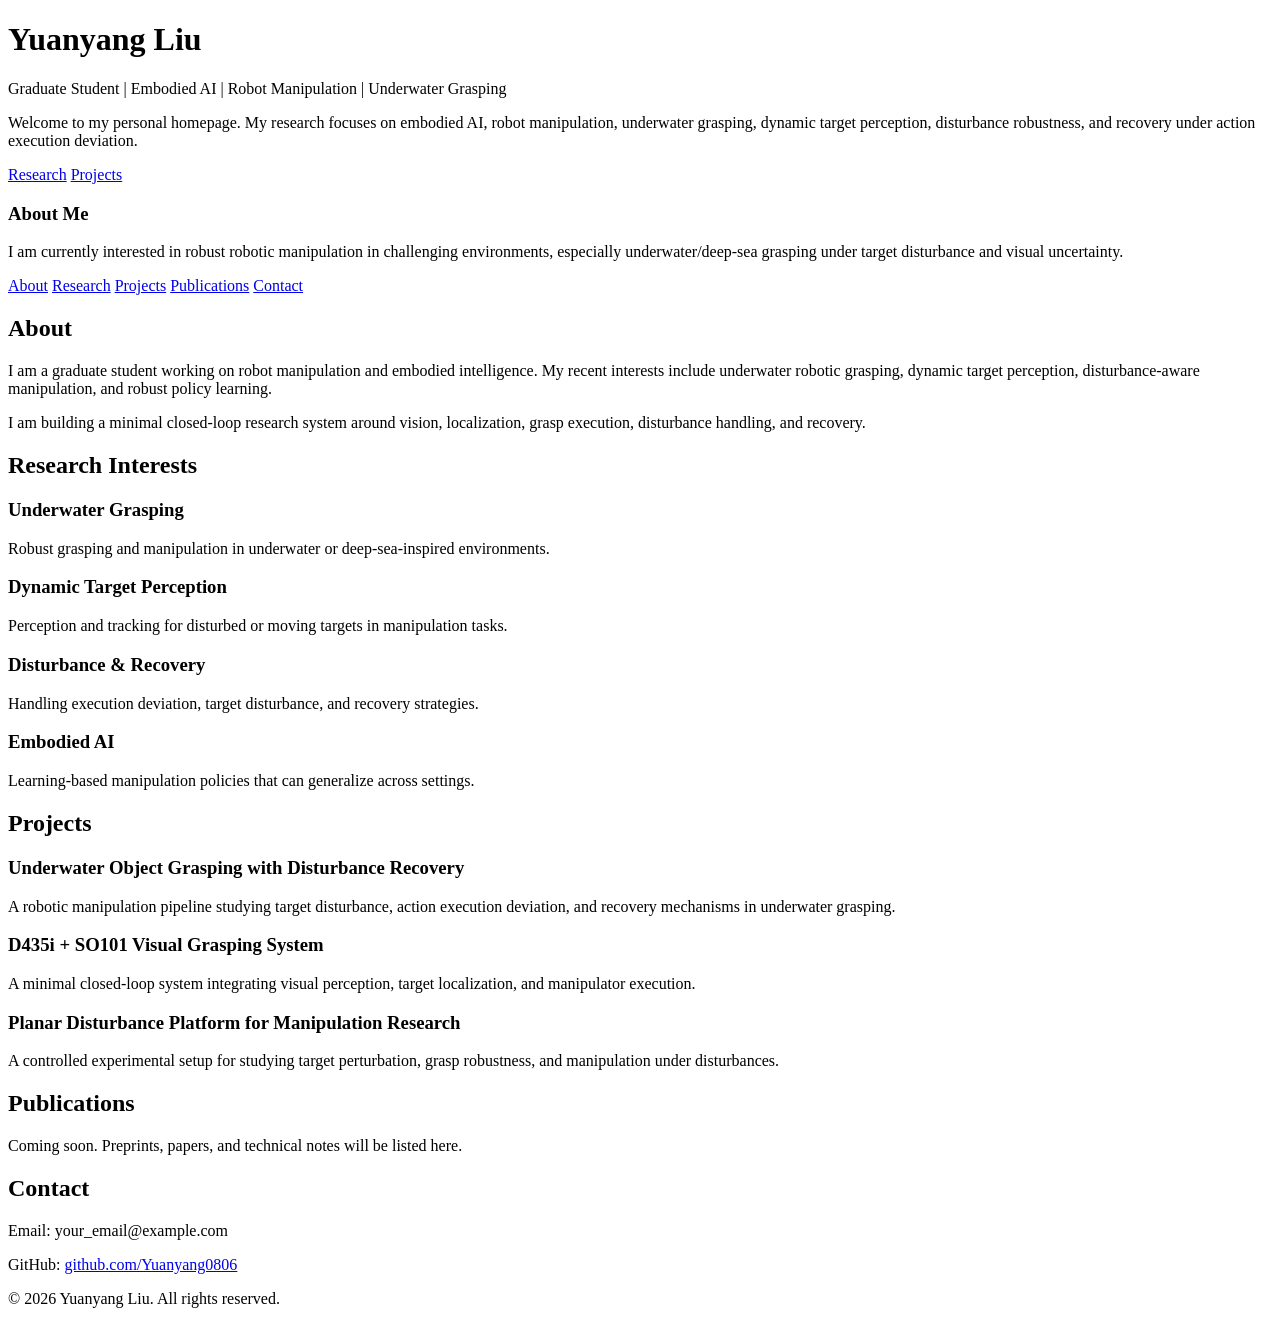
==== index.html @ 4d81353e "Add initial personal homepage structure in index.html This file contains the complete structure of a" ====
<!DOCTYPE html>
<html lang="zh-CN">
<head>
  <meta charset="UTF-8" />
  <meta name="viewport" content="width=device-width, initial-scale=1.0" />
  <title>Yuanyang Liu | Personal Homepage</title>
  <link rel="stylesheet" href="style.css" />
</head>
<body>
  <header class="hero">
    <div class="container hero-content">
      <div class="hero-text">
        <h1>Yuanyang Liu</h1>
        <p class="subtitle">
          Graduate Student | Embodied AI | Robot Manipulation | Underwater Grasping
        </p>
        <p>
          Welcome to my personal homepage. My research focuses on embodied AI,
          robot manipulation, underwater grasping, dynamic target perception,
          disturbance robustness, and recovery under action execution deviation.
        </p>
        <div class="buttons">
          <a href="#research" class="btn">Research</a>
          <a href="#projects" class="btn btn-outline">Projects</a>
        </div>
      </div>
      <div class="hero-card">
        <h3>About Me</h3>
        <p>
          I am currently interested in robust robotic manipulation in challenging environments,
          especially underwater/deep-sea grasping under target disturbance and visual uncertainty.
        </p>
      </div>
    </div>
  </header>

  <nav class="navbar">
    <div class="container nav-links">
      <a href="#about">About</a>
      <a href="#research">Research</a>
      <a href="#projects">Projects</a>
      <a href="#publications">Publications</a>
      <a href="#contact">Contact</a>
    </div>
  </nav>

  <main>
    <section id="about" class="section">
      <div class="container">
        <h2>About</h2>
        <p>
          I am a graduate student working on robot manipulation and embodied intelligence.
          My recent interests include underwater robotic grasping, dynamic target perception,
          disturbance-aware manipulation, and robust policy learning.
        </p>
        <p>
          I am building a minimal closed-loop research system around vision, localization,
          grasp execution, disturbance handling, and recovery.
        </p>
      </div>
    </section>

    <section id="research" class="section alt">
      <div class="container">
        <h2>Research Interests</h2>
        <div class="grid">
          <div class="card">
            <h3>Underwater Grasping</h3>
            <p>Robust grasping and manipulation in underwater or deep-sea-inspired environments.</p>
          </div>
          <div class="card">
            <h3>Dynamic Target Perception</h3>
            <p>Perception and tracking for disturbed or moving targets in manipulation tasks.</p>
          </div>
          <div class="card">
            <h3>Disturbance & Recovery</h3>
            <p>Handling execution deviation, target disturbance, and recovery strategies.</p>
          </div>
          <div class="card">
            <h3>Embodied AI</h3>
            <p>Learning-based manipulation policies that can generalize across settings.</p>
          </div>
        </div>
      </div>
    </section>

    <section id="projects" class="section">
      <div class="container">
        <h2>Projects</h2>
        <div class="grid">
          <div class="card">
            <h3>Underwater Object Grasping with Disturbance Recovery</h3>
            <p>
              A robotic manipulation pipeline studying target disturbance,
              action execution deviation, and recovery mechanisms in underwater grasping.
            </p>
          </div>
          <div class="card">
            <h3>D435i + SO101 Visual Grasping System</h3>
            <p>
              A minimal closed-loop system integrating visual perception,
              target localization, and manipulator execution.
            </p>
          </div>
          <div class="card">
            <h3>Planar Disturbance Platform for Manipulation Research</h3>
            <p>
              A controlled experimental setup for studying target perturbation,
              grasp robustness, and manipulation under disturbances.
            </p>
          </div>
        </div>
      </div>
    </section>

    <section id="publications" class="section alt">
      <div class="container">
        <h2>Publications</h2>
        <p>Coming soon. Preprints, papers, and technical notes will be listed here.</p>
      </div>
    </section>

    <section id="contact" class="section">
      <div class="container">
        <h2>Contact</h2>
        <p>Email: your_email@example.com</p>
        <p>GitHub: <a href="https://github.com/Yuanyang0806" target="_blank">github.com/Yuanyang0806</a></p>
      </div>
    </section>
  </main>

  <footer class="footer">
    <div class="container">
      <p>© 2026 Yuanyang Liu. All rights reserved.</p>
    </div>
  </footer>
</body>
</html>
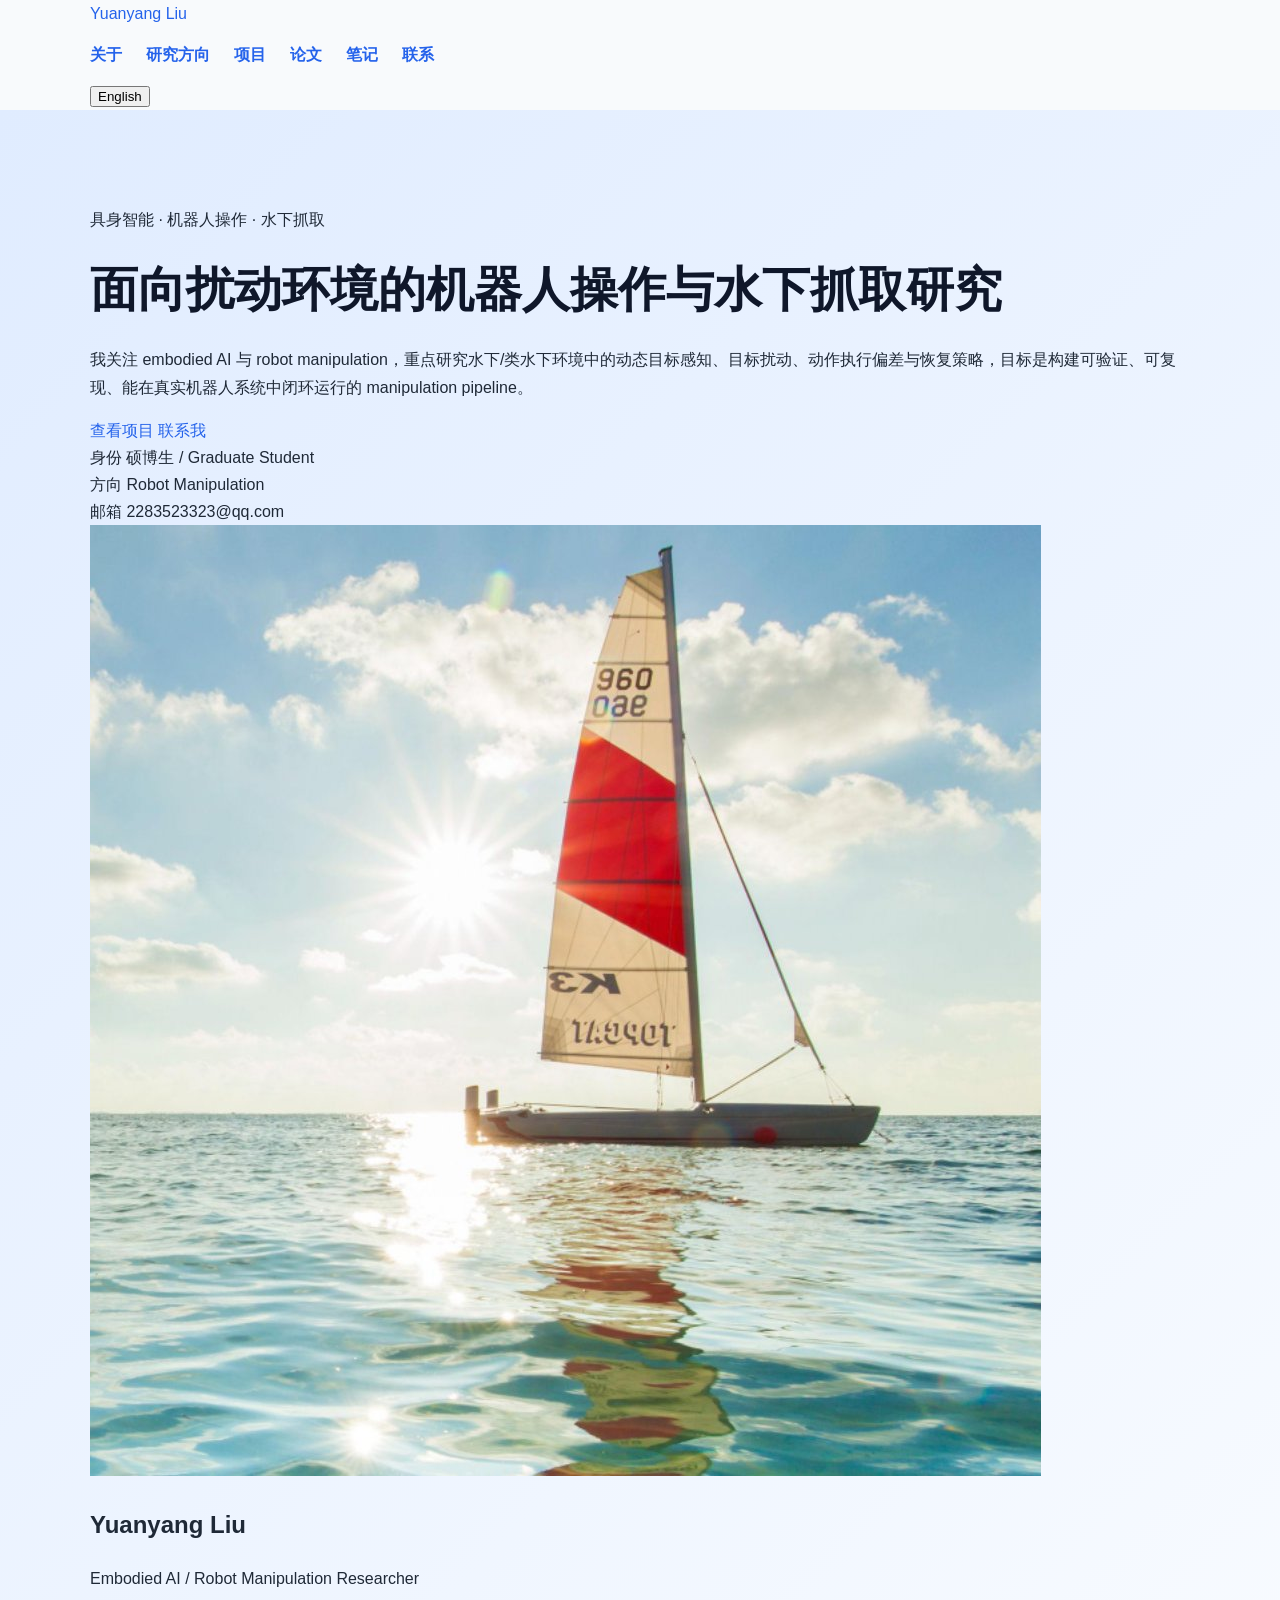
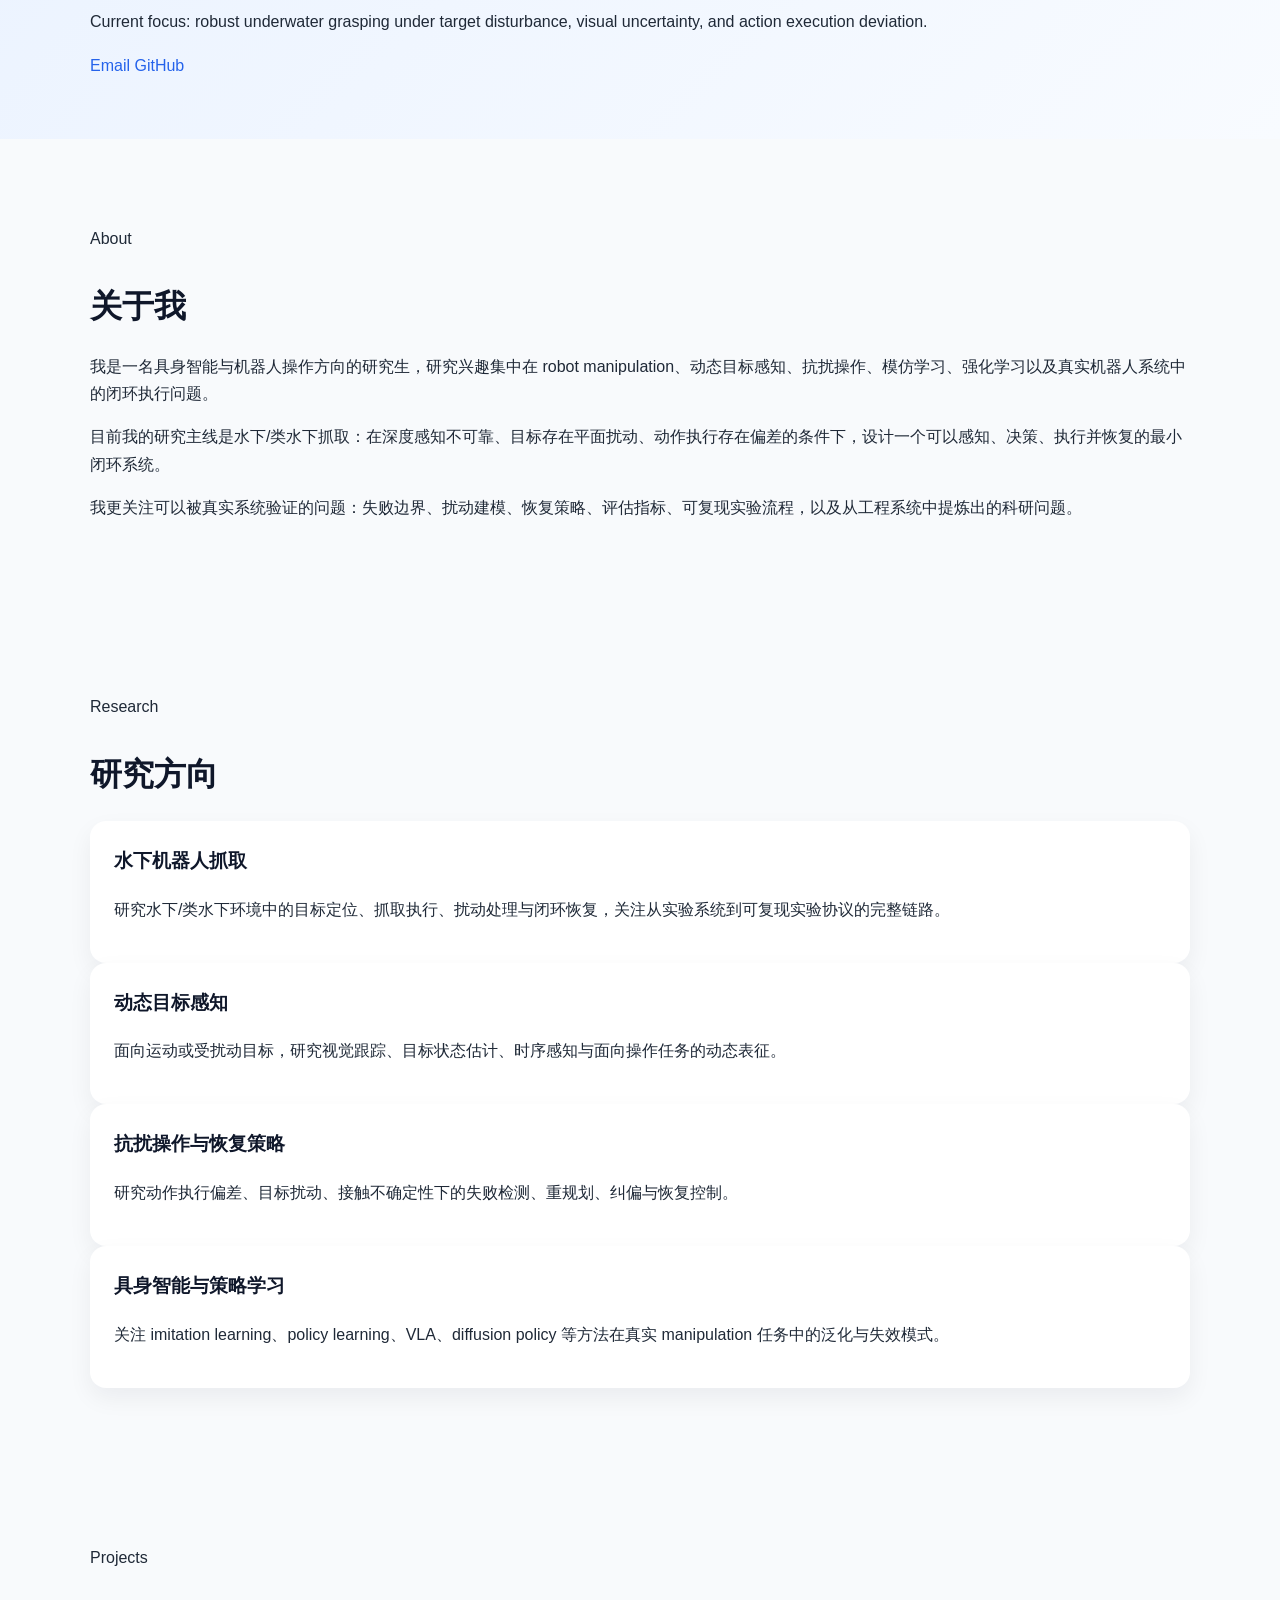
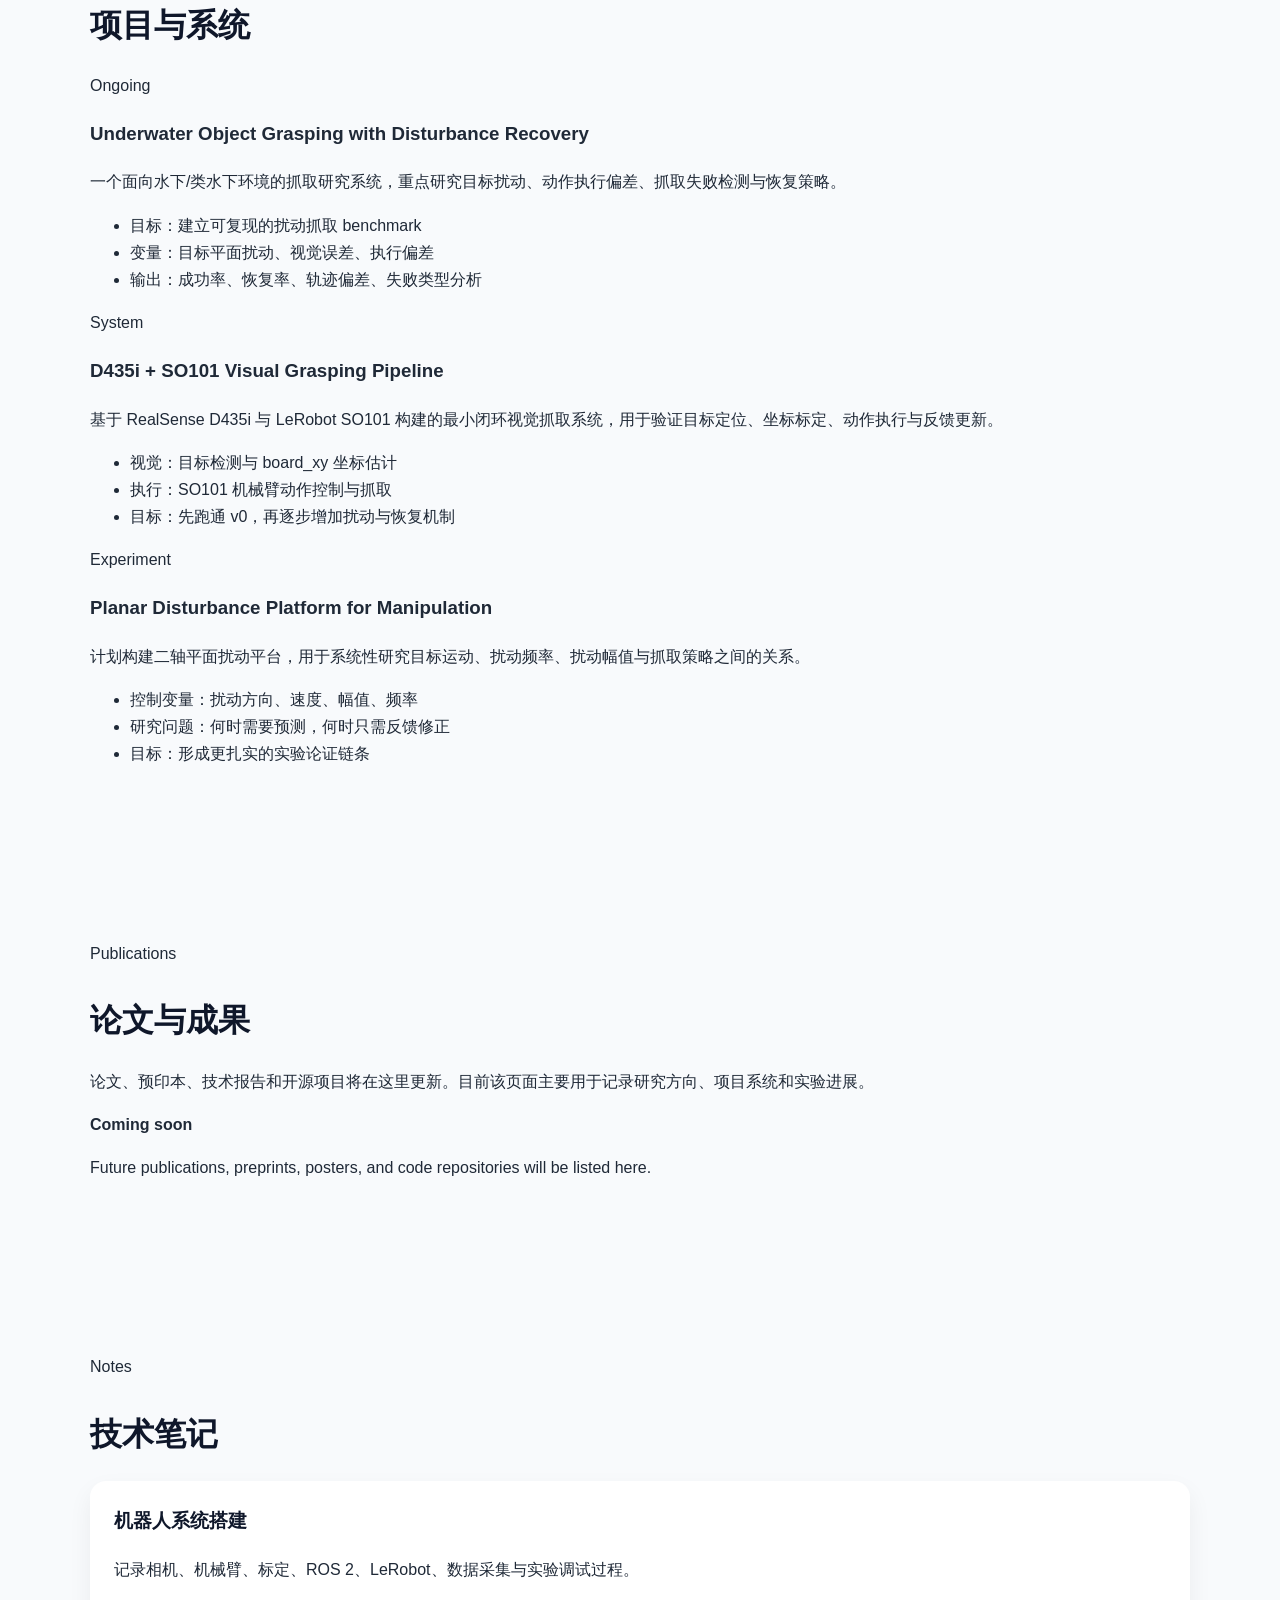
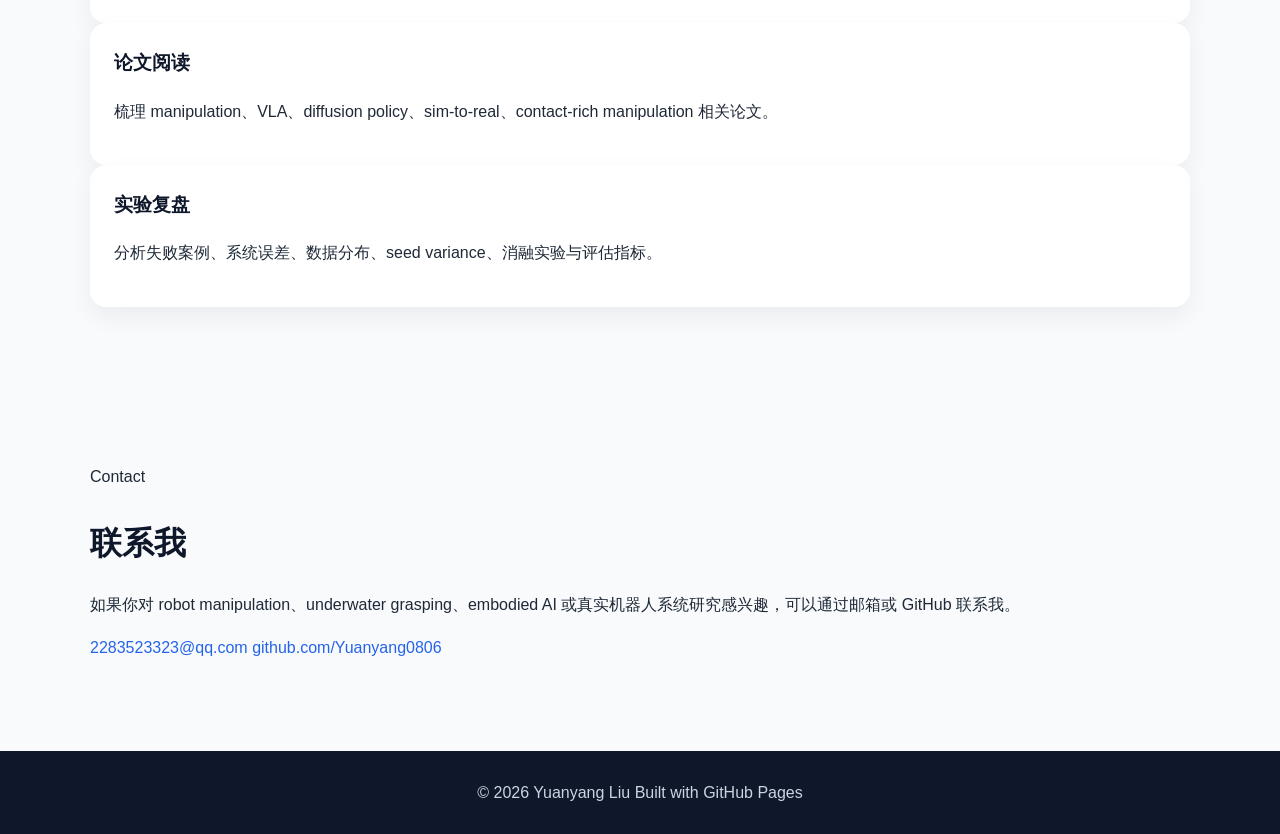
==== commit b1db8a1d: "Revise homepage content and structure Updated the title and description meta tags, restructured the " ====
--- a/index.html
+++ b/index.html
@@ -3,136 +3,286 @@
 <head>
   <meta charset="UTF-8" />
   <meta name="viewport" content="width=device-width, initial-scale=1.0" />
-  <title>Yuanyang Liu | Personal Homepage</title>
+  <title>Yuanyang Liu | Embodied AI & Robot Manipulation</title>
+  <meta
+    name="description"
+    content="Yuanyang Liu's personal academic homepage. Research interests include embodied AI, robot manipulation, underwater grasping, dynamic target perception, and robust manipulation."
+  />
   <link rel="stylesheet" href="style.css" />
 </head>
+
 <body>
-  <header class="hero">
-    <div class="container hero-content">
-      <div class="hero-text">
-        <h1>Yuanyang Liu</h1>
-        <p class="subtitle">
-          Graduate Student | Embodied AI | Robot Manipulation | Underwater Grasping
-        </p>
-        <p>
-          Welcome to my personal homepage. My research focuses on embodied AI,
-          robot manipulation, underwater grasping, dynamic target perception,
-          disturbance robustness, and recovery under action execution deviation.
-        </p>
-        <div class="buttons">
-          <a href="#research" class="btn">Research</a>
-          <a href="#projects" class="btn btn-outline">Projects</a>
-        </div>
-      </div>
-      <div class="hero-card">
-        <h3>About Me</h3>
-        <p>
-          I am currently interested in robust robotic manipulation in challenging environments,
-          especially underwater/deep-sea grasping under target disturbance and visual uncertainty.
-        </p>
-      </div>
+  <header class="site-header">
+    <div class="container nav-container">
+      <a href="#" class="logo">Yuanyang Liu</a>
+
+      <nav class="nav-links">
+        <a href="#about" data-i18n="nav_about">关于</a>
+        <a href="#research" data-i18n="nav_research">研究方向</a>
+        <a href="#projects" data-i18n="nav_projects">项目</a>
+        <a href="#publications" data-i18n="nav_publications">论文</a>
+        <a href="#notes" data-i18n="nav_notes">笔记</a>
+        <a href="#contact" data-i18n="nav_contact">联系</a>
+      </nav>
+
+      <button id="langToggle" class="lang-toggle">English</button>
     </div>
   </header>
 
-  <nav class="navbar">
-    <div class="container nav-links">
-      <a href="#about">About</a>
-      <a href="#research">Research</a>
-      <a href="#projects">Projects</a>
-      <a href="#publications">Publications</a>
-      <a href="#contact">Contact</a>
-    </div>
-  </nav>
-
   <main>
+    <section class="hero">
+      <div class="container hero-grid">
+        <div class="hero-text">
+          <p class="eyebrow" data-i18n="hero_eyebrow">
+            具身智能 · 机器人操作 · 水下抓取
+          </p>
+
+          <h1 data-i18n="hero_title">
+            面向扰动环境的机器人操作与水下抓取研究
+          </h1>
+
+          <p class="hero-description" data-i18n="hero_description">
+            我关注 embodied AI 与 robot manipulation，重点研究水下/类水下环境中的动态目标感知、目标扰动、动作执行偏差与恢复策略，目标是构建可验证、可复现、能在真实机器人系统中闭环运行的 manipulation pipeline。
+          </p>
+
+          <div class="hero-actions">
+            <a href="#projects" class="button primary" data-i18n="hero_button_projects">
+              查看项目
+            </a>
+            <a href="#contact" class="button secondary" data-i18n="hero_button_contact">
+              联系我
+            </a>
+          </div>
+
+          <div class="quick-info">
+            <div>
+              <span class="quick-label" data-i18n="quick_role_label">身份</span>
+              <span data-i18n="quick_role_value">硕博生 / Graduate Student</span>
+            </div>
+            <div>
+              <span class="quick-label" data-i18n="quick_focus_label">方向</span>
+              <span data-i18n="quick_focus_value">Robot Manipulation</span>
+            </div>
+            <div>
+              <span class="quick-label" data-i18n="quick_email_label">邮箱</span>
+              <span>2283523323@qq.com</span>
+            </div>
+          </div>
+        </div>
+
+        <aside class="profile-card">
+          <div class="avatar-wrap">
+            <img src="avatar.jpg" alt="Yuanyang Liu" class="avatar" />
+          </div>
+
+          <h2>Yuanyang Liu</h2>
+          <p class="profile-subtitle" data-i18n="profile_subtitle">
+            Embodied AI / Robot Manipulation Researcher
+          </p>
+
+          <p class="profile-text" data-i18n="profile_text">
+            Current focus: robust underwater grasping under target disturbance, visual uncertainty, and action execution deviation.
+          </p>
+
+          <div class="profile-links">
+            <a href="mailto:2283523323@qq.com">Email</a>
+            <a href="https://github.com/Yuanyang0806" target="_blank" rel="noopener">GitHub</a>
+          </div>
+        </aside>
+      </div>
+    </section>
+
     <section id="about" class="section">
+      <div class="container two-column">
+        <div>
+          <p class="section-kicker" data-i18n="about_kicker">About</p>
+          <h2 data-i18n="about_title">关于我</h2>
+        </div>
+
+        <div class="content-block">
+          <p data-i18n="about_p1">
+            我是一名具身智能与机器人操作方向的研究生，研究兴趣集中在 robot manipulation、动态目标感知、抗扰操作、模仿学习、强化学习以及真实机器人系统中的闭环执行问题。
+          </p>
+
+          <p data-i18n="about_p2">
+            目前我的研究主线是水下/类水下抓取：在深度感知不可靠、目标存在平面扰动、动作执行存在偏差的条件下，设计一个可以感知、决策、执行并恢复的最小闭环系统。
+          </p>
+
+          <p data-i18n="about_p3">
+            我更关注可以被真实系统验证的问题：失败边界、扰动建模、恢复策略、评估指标、可复现实验流程，以及从工程系统中提炼出的科研问题。
+          </p>
+        </div>
+      </div>
+    </section>
+
+    <section id="research" class="section muted">
       <div class="container">
-        <h2>About</h2>
-        <p>
-          I am a graduate student working on robot manipulation and embodied intelligence.
-          My recent interests include underwater robotic grasping, dynamic target perception,
-          disturbance-aware manipulation, and robust policy learning.
-        </p>
-        <p>
-          I am building a minimal closed-loop research system around vision, localization,
-          grasp execution, disturbance handling, and recovery.
-        </p>
-      </div>
-    </section>
-
-    <section id="research" class="section alt">
-      <div class="container">
-        <h2>Research Interests</h2>
-        <div class="grid">
-          <div class="card">
-            <h3>Underwater Grasping</h3>
-            <p>Robust grasping and manipulation in underwater or deep-sea-inspired environments.</p>
-          </div>
-          <div class="card">
-            <h3>Dynamic Target Perception</h3>
-            <p>Perception and tracking for disturbed or moving targets in manipulation tasks.</p>
-          </div>
-          <div class="card">
-            <h3>Disturbance & Recovery</h3>
-            <p>Handling execution deviation, target disturbance, and recovery strategies.</p>
-          </div>
-          <div class="card">
-            <h3>Embodied AI</h3>
-            <p>Learning-based manipulation policies that can generalize across settings.</p>
-          </div>
+        <p class="section-kicker" data-i18n="research_kicker">Research</p>
+        <h2 data-i18n="research_title">研究方向</h2>
+
+        <div class="card-grid">
+          <article class="card">
+            <h3 data-i18n="research_1_title">水下机器人抓取</h3>
+            <p data-i18n="research_1_text">
+              研究水下/类水下环境中的目标定位、抓取执行、扰动处理与闭环恢复，关注从实验系统到可复现实验协议的完整链路。
+            </p>
+          </article>
+
+          <article class="card">
+            <h3 data-i18n="research_2_title">动态目标感知</h3>
+            <p data-i18n="research_2_text">
+              面向运动或受扰动目标，研究视觉跟踪、目标状态估计、时序感知与面向操作任务的动态表征。
+            </p>
+          </article>
+
+          <article class="card">
+            <h3 data-i18n="research_3_title">抗扰操作与恢复策略</h3>
+            <p data-i18n="research_3_text">
+              研究动作执行偏差、目标扰动、接触不确定性下的失败检测、重规划、纠偏与恢复控制。
+            </p>
+          </article>
+
+          <article class="card">
+            <h3 data-i18n="research_4_title">具身智能与策略学习</h3>
+            <p data-i18n="research_4_text">
+              关注 imitation learning、policy learning、VLA、diffusion policy 等方法在真实 manipulation 任务中的泛化与失效模式。
+            </p>
+          </article>
         </div>
       </div>
     </section>
 
     <section id="projects" class="section">
       <div class="container">
-        <h2>Projects</h2>
-        <div class="grid">
-          <div class="card">
-            <h3>Underwater Object Grasping with Disturbance Recovery</h3>
-            <p>
-              A robotic manipulation pipeline studying target disturbance,
-              action execution deviation, and recovery mechanisms in underwater grasping.
-            </p>
-          </div>
-          <div class="card">
-            <h3>D435i + SO101 Visual Grasping System</h3>
-            <p>
-              A minimal closed-loop system integrating visual perception,
-              target localization, and manipulator execution.
-            </p>
-          </div>
-          <div class="card">
-            <h3>Planar Disturbance Platform for Manipulation Research</h3>
-            <p>
-              A controlled experimental setup for studying target perturbation,
-              grasp robustness, and manipulation under disturbances.
-            </p>
-          </div>
-        </div>
-      </div>
-    </section>
-
-    <section id="publications" class="section alt">
+        <p class="section-kicker" data-i18n="projects_kicker">Projects</p>
+        <h2 data-i18n="projects_title">项目与系统</h2>
+
+        <div class="project-list">
+          <article class="project-card">
+            <div class="project-meta">Ongoing</div>
+            <h3 data-i18n="project_1_title">
+              Underwater Object Grasping with Disturbance Recovery
+            </h3>
+            <p data-i18n="project_1_text">
+              一个面向水下/类水下环境的抓取研究系统，重点研究目标扰动、动作执行偏差、抓取失败检测与恢复策略。
+            </p>
+            <ul>
+              <li data-i18n="project_1_li1">目标：建立可复现的扰动抓取 benchmark</li>
+              <li data-i18n="project_1_li2">变量：目标平面扰动、视觉误差、执行偏差</li>
+              <li data-i18n="project_1_li3">输出：成功率、恢复率、轨迹偏差、失败类型分析</li>
+            </ul>
+          </article>
+
+          <article class="project-card">
+            <div class="project-meta">System</div>
+            <h3 data-i18n="project_2_title">
+              D435i + SO101 Visual Grasping Pipeline
+            </h3>
+            <p data-i18n="project_2_text">
+              基于 RealSense D435i 与 LeRobot SO101 构建的最小闭环视觉抓取系统，用于验证目标定位、坐标标定、动作执行与反馈更新。
+            </p>
+            <ul>
+              <li data-i18n="project_2_li1">视觉：目标检测与 board_xy 坐标估计</li>
+              <li data-i18n="project_2_li2">执行：SO101 机械臂动作控制与抓取</li>
+              <li data-i18n="project_2_li3">目标：先跑通 v0，再逐步增加扰动与恢复机制</li>
+            </ul>
+          </article>
+
+          <article class="project-card">
+            <div class="project-meta">Experiment</div>
+            <h3 data-i18n="project_3_title">
+              Planar Disturbance Platform for Manipulation
+            </h3>
+            <p data-i18n="project_3_text">
+              计划构建二轴平面扰动平台，用于系统性研究目标运动、扰动频率、扰动幅值与抓取策略之间的关系。
+            </p>
+            <ul>
+              <li data-i18n="project_3_li1">控制变量：扰动方向、速度、幅值、频率</li>
+              <li data-i18n="project_3_li2">研究问题：何时需要预测，何时只需反馈修正</li>
+              <li data-i18n="project_3_li3">目标：形成更扎实的实验论证链条</li>
+            </ul>
+          </article>
+        </div>
+      </div>
+    </section>
+
+    <section id="publications" class="section muted">
+      <div class="container two-column">
+        <div>
+          <p class="section-kicker" data-i18n="publications_kicker">Publications</p>
+          <h2 data-i18n="publications_title">论文与成果</h2>
+        </div>
+
+        <div class="content-block">
+          <p data-i18n="publications_text">
+            论文、预印本、技术报告和开源项目将在这里更新。目前该页面主要用于记录研究方向、项目系统和实验进展。
+          </p>
+
+          <div class="empty-box">
+            <strong data-i18n="publications_empty_title">Coming soon</strong>
+            <p data-i18n="publications_empty_text">
+              Future publications, preprints, posters, and code repositories will be listed here.
+            </p>
+          </div>
+        </div>
+      </div>
+    </section>
+
+    <section id="notes" class="section">
       <div class="container">
-        <h2>Publications</h2>
-        <p>Coming soon. Preprints, papers, and technical notes will be listed here.</p>
-      </div>
-    </section>
-
-    <section id="contact" class="section">
-      <div class="container">
-        <h2>Contact</h2>
-        <p>Email: your_email@example.com</p>
-        <p>GitHub: <a href="https://github.com/Yuanyang0806" target="_blank">github.com/Yuanyang0806</a></p>
+        <p class="section-kicker" data-i18n="notes_kicker">Notes</p>
+        <h2 data-i18n="notes_title">技术笔记</h2>
+
+        <div class="card-grid">
+          <article class="card">
+            <h3 data-i18n="notes_1_title">机器人系统搭建</h3>
+            <p data-i18n="notes_1_text">
+              记录相机、机械臂、标定、ROS 2、LeRobot、数据采集与实验调试过程。
+            </p>
+          </article>
+
+          <article class="card">
+            <h3 data-i18n="notes_2_title">论文阅读</h3>
+            <p data-i18n="notes_2_text">
+              梳理 manipulation、VLA、diffusion policy、sim-to-real、contact-rich manipulation 相关论文。
+            </p>
+          </article>
+
+          <article class="card">
+            <h3 data-i18n="notes_3_title">实验复盘</h3>
+            <p data-i18n="notes_3_text">
+              分析失败案例、系统误差、数据分布、seed variance、消融实验与评估指标。
+            </p>
+          </article>
+        </div>
+      </div>
+    </section>
+
+    <section id="contact" class="section contact-section">
+      <div class="container contact-card">
+        <div>
+          <p class="section-kicker" data-i18n="contact_kicker">Contact</p>
+          <h2 data-i18n="contact_title">联系我</h2>
+          <p data-i18n="contact_text">
+            如果你对 robot manipulation、underwater grasping、embodied AI 或真实机器人系统研究感兴趣，可以通过邮箱或 GitHub 联系我。
+          </p>
+        </div>
+
+        <div class="contact-links">
+          <a href="mailto:2283523323@qq.com">2283523323@qq.com</a>
+          <a href="https://github.com/Yuanyang0806" target="_blank" rel="noopener">github.com/Yuanyang0806</a>
+        </div>
       </div>
     </section>
   </main>
 
   <footer class="footer">
-    <div class="container">
-      <p>© 2026 Yuanyang Liu. All rights reserved.</p>
+    <div class="container footer-content">
+      <span>© 2026 Yuanyang Liu</span>
+      <span data-i18n="footer_text">Built with GitHub Pages</span>
     </div>
   </footer>
+
+  <script src="script.js"></script>
 </body>
 </html>
--- a/style.css
+++ b/style.css
@@ -0,0 +1,157 @@
+* {
+  box-sizing: border-box;
+}
+
+html {
+  scroll-behavior: smooth;
+}
+
+body {
+  margin: 0;
+  font-family: "Segoe UI", "PingFang SC", "Microsoft YaHei", sans-serif;
+  color: #1f2937;
+  background: #f8fafc;
+  line-height: 1.7;
+}
+
+a {
+  color: #2563eb;
+  text-decoration: none;
+}
+
+a:hover {
+  text-decoration: underline;
+}
+
+.container {
+  width: min(1100px, 92%);
+  margin: 0 auto;
+}
+
+.hero {
+  background: linear-gradient(135deg, #e0ecff 0%, #f8fbff 100%);
+  padding: 80px 0 60px;
+}
+
+.hero-content {
+  display: grid;
+  grid-template-columns: 2fr 1fr;
+  gap: 32px;
+  align-items: center;
+}
+
+.hero h1 {
+  font-size: 48px;
+  margin: 0 0 12px;
+  color: #0f172a;
+}
+
+.subtitle {
+  font-size: 18px;
+  color: #334155;
+  margin-bottom: 18px;
+}
+
+.hero-card {
+  background: white;
+  padding: 24px;
+  border-radius: 18px;
+  box-shadow: 0 12px 30px rgba(15, 23, 42, 0.08);
+}
+
+.buttons {
+  margin-top: 24px;
+}
+
+.btn {
+  display: inline-block;
+  background: #2563eb;
+  color: white;
+  padding: 12px 20px;
+  border-radius: 10px;
+  margin-right: 12px;
+  font-weight: 600;
+  text-decoration: none;
+}
+
+.btn:hover {
+  text-decoration: none;
+  opacity: 0.92;
+}
+
+.btn-outline {
+  background: white;
+  color: #2563eb;
+  border: 1px solid #2563eb;
+}
+
+.navbar {
+  position: sticky;
+  top: 0;
+  background: rgba(255,255,255,0.92);
+  backdrop-filter: blur(10px);
+  border-bottom: 1px solid #e5e7eb;
+  z-index: 100;
+}
+
+.nav-links {
+  display: flex;
+  gap: 24px;
+  padding: 14px 0;
+  font-weight: 600;
+}
+
+.section {
+  padding: 70px 0;
+}
+
+.section h2 {
+  font-size: 32px;
+  margin-bottom: 20px;
+  color: #0f172a;
+}
+
+.alt {
+  background: #eef4ff;
+}
+
+.grid {
+  display: grid;
+  grid-template-columns: repeat(auto-fit, minmax(240px, 1fr));
+  gap: 20px;
+}
+
+.card {
+  background: white;
+  padding: 24px;
+  border-radius: 16px;
+  box-shadow: 0 10px 24px rgba(15, 23, 42, 0.06);
+}
+
+.card h3 {
+  margin-top: 0;
+  color: #0f172a;
+}
+
+.footer {
+  background: #0f172a;
+  color: #cbd5e1;
+  text-align: center;
+  padding: 28px 0;
+  margin-top: 20px;
+}
+
+@media (max-width: 800px) {
+  .hero-content {
+    grid-template-columns: 1fr;
+  }
+
+  .hero h1 {
+    font-size: 36px;
+  }
+
+  .nav-links {
+    flex-wrap: wrap;
+    gap: 14px;
+  }
+}
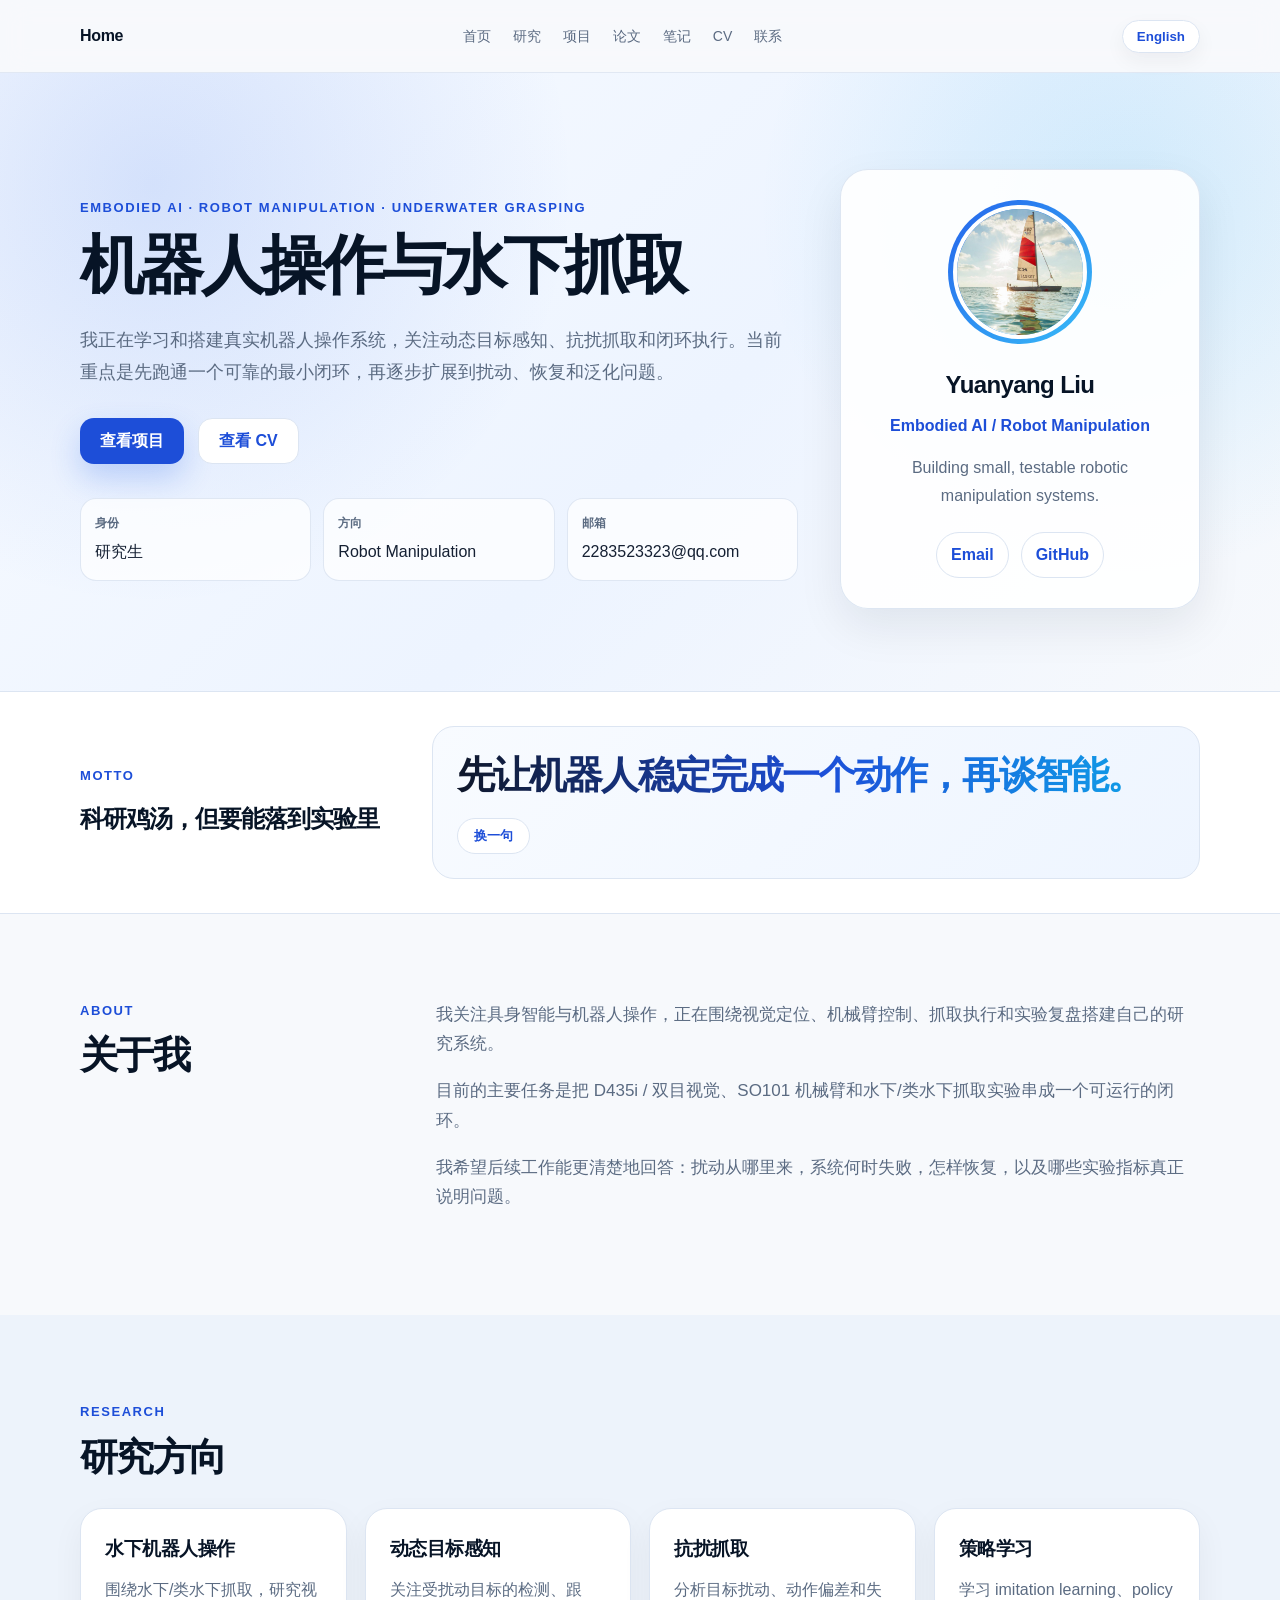
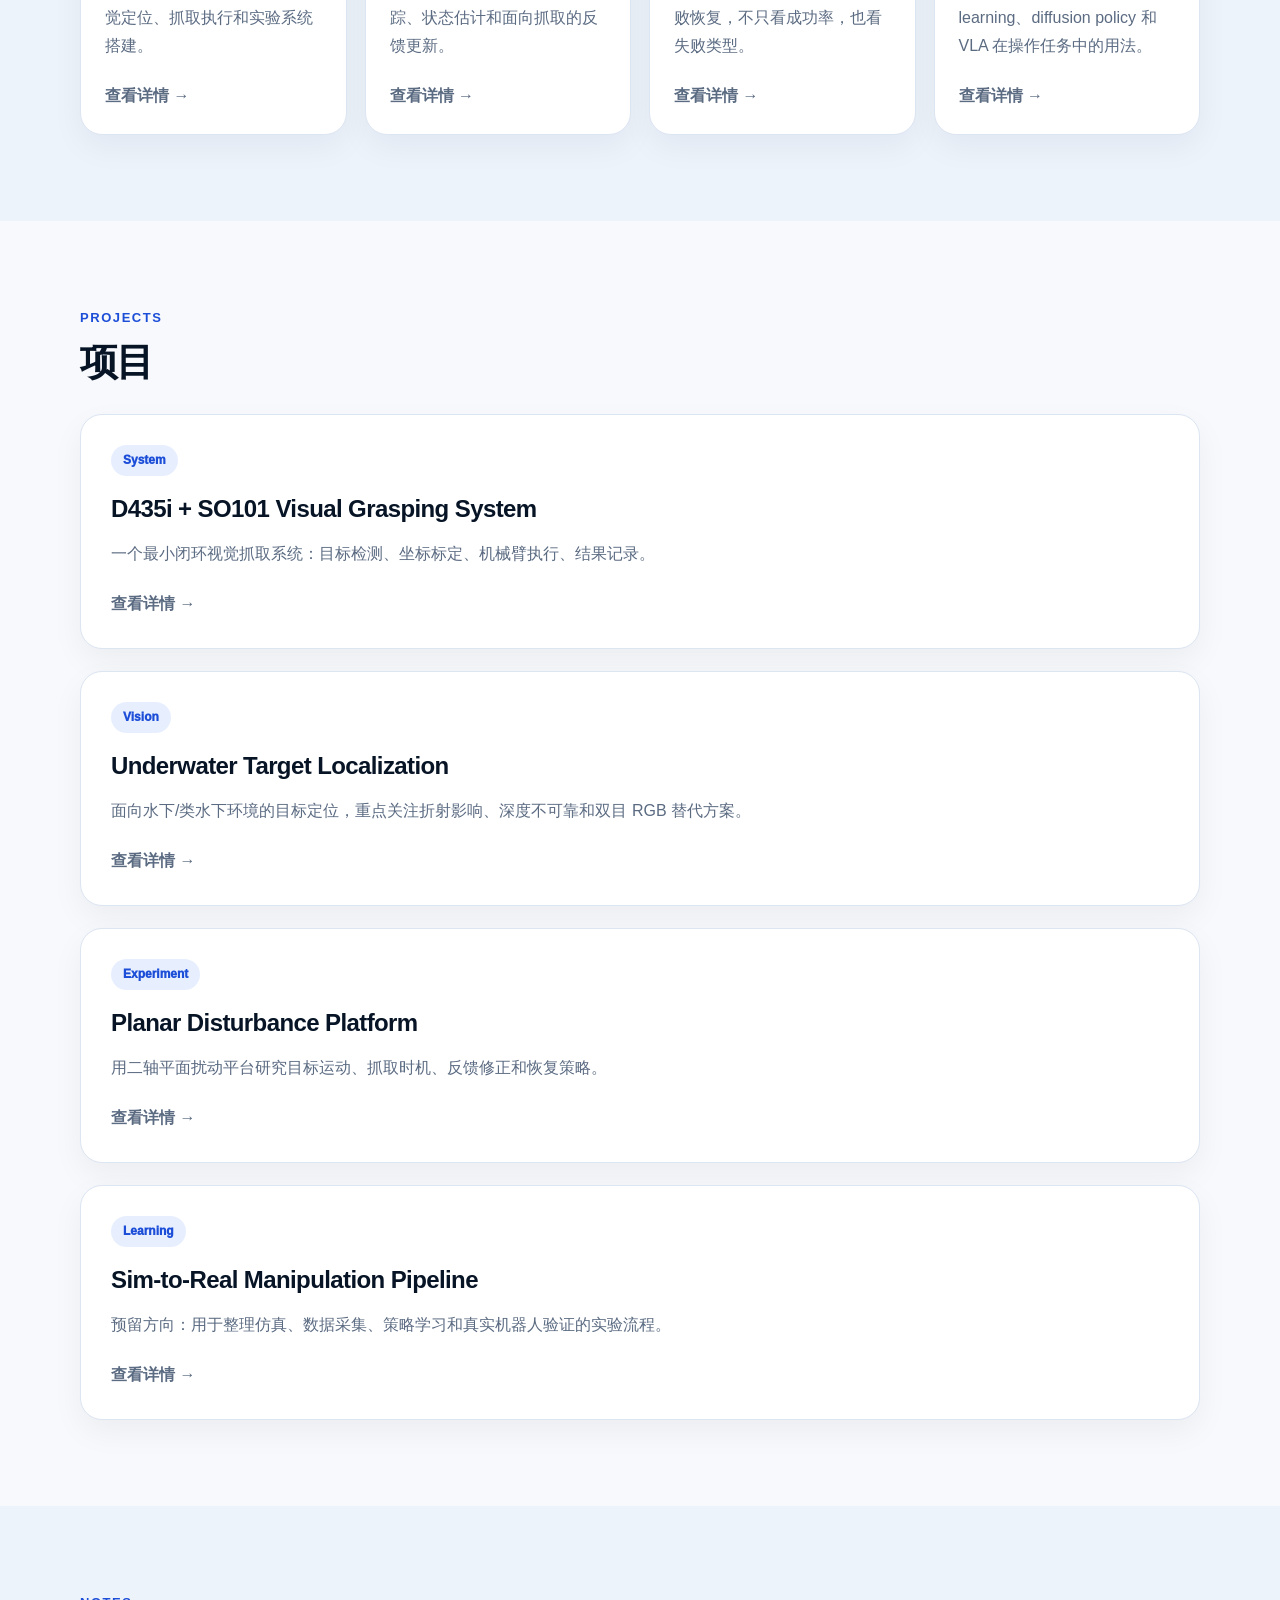
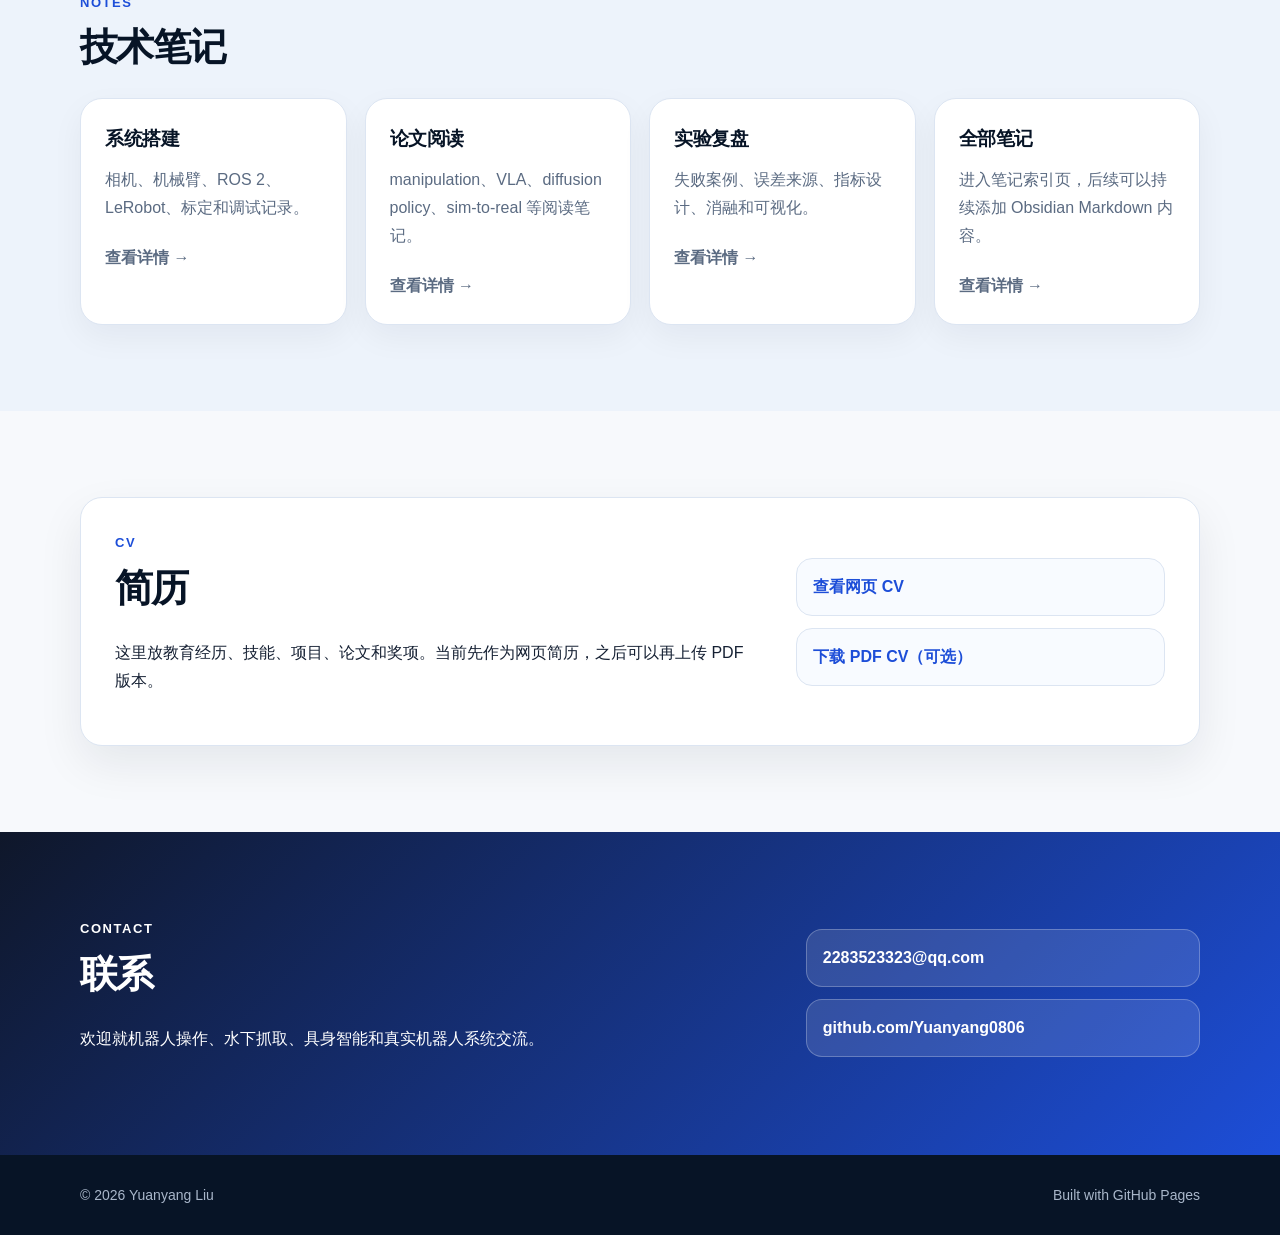
==== commit fc46e052: "Add files via upload" ====
--- a/index.html
+++ b/index.html
@@ -3,25 +3,23 @@
 <head>
   <meta charset="UTF-8" />
   <meta name="viewport" content="width=device-width, initial-scale=1.0" />
-  <title>Yuanyang Liu | Embodied AI & Robot Manipulation</title>
-  <meta
-    name="description"
-    content="Yuanyang Liu's personal academic homepage. Research interests include embodied AI, robot manipulation, underwater grasping, dynamic target perception, and robust manipulation."
-  />
+  <title>Yuanyang Liu | Home</title>
+  <meta name="description" content="Yuanyang Liu's personal homepage: embodied AI, robot manipulation, underwater grasping, and robotic systems." />
   <link rel="stylesheet" href="style.css" />
 </head>
 
 <body>
   <header class="site-header">
     <div class="container nav-container">
-      <a href="#" class="logo">Yuanyang Liu</a>
+      <a href="index.html" class="logo">Home</a>
 
       <nav class="nav-links">
-        <a href="#about" data-i18n="nav_about">关于</a>
-        <a href="#research" data-i18n="nav_research">研究方向</a>
+        <a href="index.html" data-i18n="nav_home">首页</a>
+        <a href="#research" data-i18n="nav_research">研究</a>
         <a href="#projects" data-i18n="nav_projects">项目</a>
-        <a href="#publications" data-i18n="nav_publications">论文</a>
-        <a href="#notes" data-i18n="nav_notes">笔记</a>
+        <a href="publications.html" data-i18n="nav_publications">论文</a>
+        <a href="notes.html" data-i18n="nav_notes">笔记</a>
+        <a href="cv.html" data-i18n="nav_cv">CV</a>
         <a href="#contact" data-i18n="nav_contact">联系</a>
       </nav>
 
@@ -34,30 +32,26 @@
       <div class="container hero-grid">
         <div class="hero-text">
           <p class="eyebrow" data-i18n="hero_eyebrow">
-            具身智能 · 机器人操作 · 水下抓取
+            Embodied AI · Robot Manipulation · Underwater Grasping
           </p>
 
           <h1 data-i18n="hero_title">
-            面向扰动环境的机器人操作与水下抓取研究
+            机器人操作与水下抓取
           </h1>
 
           <p class="hero-description" data-i18n="hero_description">
-            我关注 embodied AI 与 robot manipulation，重点研究水下/类水下环境中的动态目标感知、目标扰动、动作执行偏差与恢复策略，目标是构建可验证、可复现、能在真实机器人系统中闭环运行的 manipulation pipeline。
+            我正在学习和搭建真实机器人操作系统，关注动态目标感知、抗扰抓取和闭环执行。当前重点是先跑通一个可靠的最小闭环，再逐步扩展到扰动、恢复和泛化问题。
           </p>
 
           <div class="hero-actions">
-            <a href="#projects" class="button primary" data-i18n="hero_button_projects">
-              查看项目
-            </a>
-            <a href="#contact" class="button secondary" data-i18n="hero_button_contact">
-              联系我
-            </a>
+            <a href="#projects" class="button primary" data-i18n="hero_button_projects">查看项目</a>
+            <a href="cv.html" class="button secondary" data-i18n="hero_button_cv">查看 CV</a>
           </div>
 
           <div class="quick-info">
             <div>
               <span class="quick-label" data-i18n="quick_role_label">身份</span>
-              <span data-i18n="quick_role_value">硕博生 / Graduate Student</span>
+              <span data-i18n="quick_role_value">研究生</span>
             </div>
             <div>
               <span class="quick-label" data-i18n="quick_focus_label">方向</span>
@@ -77,11 +71,11 @@
 
           <h2>Yuanyang Liu</h2>
           <p class="profile-subtitle" data-i18n="profile_subtitle">
-            Embodied AI / Robot Manipulation Researcher
+            Embodied AI / Robot Manipulation
           </p>
 
           <p class="profile-text" data-i18n="profile_text">
-            Current focus: robust underwater grasping under target disturbance, visual uncertainty, and action execution deviation.
+            Building small, testable robotic manipulation systems.
           </p>
 
           <div class="profile-links">
@@ -92,6 +86,20 @@
       </div>
     </section>
 
+    <section class="motto-section">
+      <div class="container motto-card">
+        <div>
+          <p class="section-kicker" data-i18n="motto_kicker">Motto</p>
+          <h2 data-i18n="motto_title">科研鸡汤，但要能落到实验里</h2>
+        </div>
+
+        <div class="motto-box">
+          <p id="mottoText" class="motto-text">先让机器人稳定完成一个动作，再谈智能。</p>
+          <button id="mottoButton" class="motto-button" data-i18n="motto_button">换一句</button>
+        </div>
+      </div>
+    </section>
+
     <section id="about" class="section">
       <div class="container two-column">
         <div>
@@ -101,15 +109,13 @@
 
         <div class="content-block">
           <p data-i18n="about_p1">
-            我是一名具身智能与机器人操作方向的研究生，研究兴趣集中在 robot manipulation、动态目标感知、抗扰操作、模仿学习、强化学习以及真实机器人系统中的闭环执行问题。
-          </p>
-
+            我关注具身智能与机器人操作，正在围绕视觉定位、机械臂控制、抓取执行和实验复盘搭建自己的研究系统。
+          </p>
           <p data-i18n="about_p2">
-            目前我的研究主线是水下/类水下抓取：在深度感知不可靠、目标存在平面扰动、动作执行存在偏差的条件下，设计一个可以感知、决策、执行并恢复的最小闭环系统。
-          </p>
-
+            目前的主要任务是把 D435i / 双目视觉、SO101 机械臂和水下/类水下抓取实验串成一个可运行的闭环。
+          </p>
           <p data-i18n="about_p3">
-            我更关注可以被真实系统验证的问题：失败边界、扰动建模、恢复策略、评估指标、可复现实验流程，以及从工程系统中提炼出的科研问题。
+            我希望后续工作能更清楚地回答：扰动从哪里来，系统何时失败，怎样恢复，以及哪些实验指标真正说明问题。
           </p>
         </div>
       </div>
@@ -121,33 +127,29 @@
         <h2 data-i18n="research_title">研究方向</h2>
 
         <div class="card-grid">
-          <article class="card">
-            <h3 data-i18n="research_1_title">水下机器人抓取</h3>
-            <p data-i18n="research_1_text">
-              研究水下/类水下环境中的目标定位、抓取执行、扰动处理与闭环恢复，关注从实验系统到可复现实验协议的完整链路。
-            </p>
-          </article>
-
-          <article class="card">
+          <a class="card link-card" href="projects/underwater-localization.html">
+            <h3 data-i18n="research_1_title">水下机器人操作</h3>
+            <p data-i18n="research_1_text">围绕水下/类水下抓取，研究视觉定位、抓取执行和实验系统搭建。</p>
+            <span class="card-more" data-i18n="card_more">查看详情 →</span>
+          </a>
+
+          <a class="card link-card" href="projects/planar-disturbance.html">
             <h3 data-i18n="research_2_title">动态目标感知</h3>
-            <p data-i18n="research_2_text">
-              面向运动或受扰动目标，研究视觉跟踪、目标状态估计、时序感知与面向操作任务的动态表征。
-            </p>
-          </article>
-
-          <article class="card">
-            <h3 data-i18n="research_3_title">抗扰操作与恢复策略</h3>
-            <p data-i18n="research_3_text">
-              研究动作执行偏差、目标扰动、接触不确定性下的失败检测、重规划、纠偏与恢复控制。
-            </p>
-          </article>
-
-          <article class="card">
-            <h3 data-i18n="research_4_title">具身智能与策略学习</h3>
-            <p data-i18n="research_4_text">
-              关注 imitation learning、policy learning、VLA、diffusion policy 等方法在真实 manipulation 任务中的泛化与失效模式。
-            </p>
-          </article>
+            <p data-i18n="research_2_text">关注受扰动目标的检测、跟踪、状态估计和面向抓取的反馈更新。</p>
+            <span class="card-more" data-i18n="card_more">查看详情 →</span>
+          </a>
+
+          <a class="card link-card" href="projects/planar-disturbance.html">
+            <h3 data-i18n="research_3_title">抗扰抓取</h3>
+            <p data-i18n="research_3_text">分析目标扰动、动作偏差和失败恢复，不只看成功率，也看失败类型。</p>
+            <span class="card-more" data-i18n="card_more">查看详情 →</span>
+          </a>
+
+          <a class="card link-card" href="projects/sim-to-real.html">
+            <h3 data-i18n="research_4_title">策略学习</h3>
+            <p data-i18n="research_4_text">学习 imitation learning、policy learning、diffusion policy 和 VLA 在操作任务中的用法。</p>
+            <span class="card-more" data-i18n="card_more">查看详情 →</span>
+          </a>
         </div>
       </div>
     </section>
@@ -155,105 +157,93 @@
     <section id="projects" class="section">
       <div class="container">
         <p class="section-kicker" data-i18n="projects_kicker">Projects</p>
-        <h2 data-i18n="projects_title">项目与系统</h2>
+        <h2 data-i18n="projects_title">项目</h2>
 
         <div class="project-list">
-          <article class="project-card">
-            <div class="project-meta">Ongoing</div>
-            <h3 data-i18n="project_1_title">
-              Underwater Object Grasping with Disturbance Recovery
-            </h3>
+          <a class="project-card link-card" href="projects/d435i-so101.html">
+            <div class="project-meta">System</div>
+            <h3>D435i + SO101 Visual Grasping System</h3>
             <p data-i18n="project_1_text">
-              一个面向水下/类水下环境的抓取研究系统，重点研究目标扰动、动作执行偏差、抓取失败检测与恢复策略。
-            </p>
-            <ul>
-              <li data-i18n="project_1_li1">目标：建立可复现的扰动抓取 benchmark</li>
-              <li data-i18n="project_1_li2">变量：目标平面扰动、视觉误差、执行偏差</li>
-              <li data-i18n="project_1_li3">输出：成功率、恢复率、轨迹偏差、失败类型分析</li>
-            </ul>
-          </article>
-
-          <article class="project-card">
-            <div class="project-meta">System</div>
-            <h3 data-i18n="project_2_title">
-              D435i + SO101 Visual Grasping Pipeline
-            </h3>
+              一个最小闭环视觉抓取系统：目标检测、坐标标定、机械臂执行、结果记录。
+            </p>
+            <span class="card-more" data-i18n="card_more">查看详情 →</span>
+          </a>
+
+          <a class="project-card link-card" href="projects/underwater-localization.html">
+            <div class="project-meta">Vision</div>
+            <h3>Underwater Target Localization</h3>
             <p data-i18n="project_2_text">
-              基于 RealSense D435i 与 LeRobot SO101 构建的最小闭环视觉抓取系统，用于验证目标定位、坐标标定、动作执行与反馈更新。
-            </p>
-            <ul>
-              <li data-i18n="project_2_li1">视觉：目标检测与 board_xy 坐标估计</li>
-              <li data-i18n="project_2_li2">执行：SO101 机械臂动作控制与抓取</li>
-              <li data-i18n="project_2_li3">目标：先跑通 v0，再逐步增加扰动与恢复机制</li>
-            </ul>
-          </article>
-
-          <article class="project-card">
+              面向水下/类水下环境的目标定位，重点关注折射影响、深度不可靠和双目 RGB 替代方案。
+            </p>
+            <span class="card-more" data-i18n="card_more">查看详情 →</span>
+          </a>
+
+          <a class="project-card link-card" href="projects/planar-disturbance.html">
             <div class="project-meta">Experiment</div>
-            <h3 data-i18n="project_3_title">
-              Planar Disturbance Platform for Manipulation
-            </h3>
+            <h3>Planar Disturbance Platform</h3>
             <p data-i18n="project_3_text">
-              计划构建二轴平面扰动平台，用于系统性研究目标运动、扰动频率、扰动幅值与抓取策略之间的关系。
-            </p>
-            <ul>
-              <li data-i18n="project_3_li1">控制变量：扰动方向、速度、幅值、频率</li>
-              <li data-i18n="project_3_li2">研究问题：何时需要预测，何时只需反馈修正</li>
-              <li data-i18n="project_3_li3">目标：形成更扎实的实验论证链条</li>
-            </ul>
-          </article>
-        </div>
-      </div>
-    </section>
-
-    <section id="publications" class="section muted">
-      <div class="container two-column">
-        <div>
-          <p class="section-kicker" data-i18n="publications_kicker">Publications</p>
-          <h2 data-i18n="publications_title">论文与成果</h2>
-        </div>
-
-        <div class="content-block">
-          <p data-i18n="publications_text">
-            论文、预印本、技术报告和开源项目将在这里更新。目前该页面主要用于记录研究方向、项目系统和实验进展。
-          </p>
-
-          <div class="empty-box">
-            <strong data-i18n="publications_empty_title">Coming soon</strong>
-            <p data-i18n="publications_empty_text">
-              Future publications, preprints, posters, and code repositories will be listed here.
-            </p>
-          </div>
-        </div>
-      </div>
-    </section>
-
-    <section id="notes" class="section">
+              用二轴平面扰动平台研究目标运动、抓取时机、反馈修正和恢复策略。
+            </p>
+            <span class="card-more" data-i18n="card_more">查看详情 →</span>
+          </a>
+
+          <a class="project-card link-card" href="projects/sim-to-real.html">
+            <div class="project-meta">Learning</div>
+            <h3>Sim-to-Real Manipulation Pipeline</h3>
+            <p data-i18n="project_4_text">
+              预留方向：用于整理仿真、数据采集、策略学习和真实机器人验证的实验流程。
+            </p>
+            <span class="card-more" data-i18n="card_more">查看详情 →</span>
+          </a>
+        </div>
+      </div>
+    </section>
+
+    <section id="notes-preview" class="section muted">
       <div class="container">
         <p class="section-kicker" data-i18n="notes_kicker">Notes</p>
         <h2 data-i18n="notes_title">技术笔记</h2>
 
         <div class="card-grid">
-          <article class="card">
-            <h3 data-i18n="notes_1_title">机器人系统搭建</h3>
-            <p data-i18n="notes_1_text">
-              记录相机、机械臂、标定、ROS 2、LeRobot、数据采集与实验调试过程。
-            </p>
-          </article>
-
-          <article class="card">
+          <a class="card link-card" href="notes/system-setup.html">
+            <h3 data-i18n="notes_1_title">系统搭建</h3>
+            <p data-i18n="notes_1_text">相机、机械臂、ROS 2、LeRobot、标定和调试记录。</p>
+            <span class="card-more" data-i18n="card_more">查看详情 →</span>
+          </a>
+
+          <a class="card link-card" href="notes/paper-reading.html">
             <h3 data-i18n="notes_2_title">论文阅读</h3>
-            <p data-i18n="notes_2_text">
-              梳理 manipulation、VLA、diffusion policy、sim-to-real、contact-rich manipulation 相关论文。
-            </p>
-          </article>
-
-          <article class="card">
+            <p data-i18n="notes_2_text">manipulation、VLA、diffusion policy、sim-to-real 等阅读笔记。</p>
+            <span class="card-more" data-i18n="card_more">查看详情 →</span>
+          </a>
+
+          <a class="card link-card" href="notes/experiment-review.html">
             <h3 data-i18n="notes_3_title">实验复盘</h3>
-            <p data-i18n="notes_3_text">
-              分析失败案例、系统误差、数据分布、seed variance、消融实验与评估指标。
-            </p>
-          </article>
+            <p data-i18n="notes_3_text">失败案例、误差来源、指标设计、消融和可视化。</p>
+            <span class="card-more" data-i18n="card_more">查看详情 →</span>
+          </a>
+
+          <a class="card link-card" href="notes.html">
+            <h3 data-i18n="notes_4_title">全部笔记</h3>
+            <p data-i18n="notes_4_text">进入笔记索引页，后续可以持续添加 Obsidian Markdown 内容。</p>
+            <span class="card-more" data-i18n="card_more">查看详情 →</span>
+          </a>
+        </div>
+      </div>
+    </section>
+
+    <section id="cv-preview" class="section">
+      <div class="container contact-card light">
+        <div>
+          <p class="section-kicker">CV</p>
+          <h2 data-i18n="cv_title">简历</h2>
+          <p data-i18n="cv_text">
+            这里放教育经历、技能、项目、论文和奖项。当前先作为网页简历，之后可以再上传 PDF 版本。
+          </p>
+        </div>
+        <div class="contact-links">
+          <a href="cv.html" data-i18n="cv_button_web">查看网页 CV</a>
+          <a href="assets/cv.pdf" data-i18n="cv_button_pdf">下载 PDF CV（可选）</a>
         </div>
       </div>
     </section>
@@ -262,9 +252,9 @@
       <div class="container contact-card">
         <div>
           <p class="section-kicker" data-i18n="contact_kicker">Contact</p>
-          <h2 data-i18n="contact_title">联系我</h2>
+          <h2 data-i18n="contact_title">联系</h2>
           <p data-i18n="contact_text">
-            如果你对 robot manipulation、underwater grasping、embodied AI 或真实机器人系统研究感兴趣，可以通过邮箱或 GitHub 联系我。
+            欢迎就机器人操作、水下抓取、具身智能和真实机器人系统交流。
           </p>
         </div>
 
--- a/style.css
+++ b/style.css
@@ -1,3 +1,17 @@
+:root {
+  --bg: #f7f9fc;
+  --bg-muted: #edf3fb;
+  --text: #152033;
+  --text-muted: #5b6b82;
+  --heading: #071426;
+  --primary: #1d4ed8;
+  --primary-dark: #1e40af;
+  --card: #ffffff;
+  --border: #dce5f2;
+  --shadow: 0 18px 45px rgba(15, 23, 42, 0.08);
+  --radius: 22px;
+}
+
 * {
   box-sizing: border-box;
 }
@@ -8,150 +22,535 @@
 
 body {
   margin: 0;
-  font-family: "Segoe UI", "PingFang SC", "Microsoft YaHei", sans-serif;
-  color: #1f2937;
-  background: #f8fafc;
-  line-height: 1.7;
+  font-family:
+    Inter,
+    "Segoe UI",
+    "PingFang SC",
+    "Microsoft YaHei",
+    Arial,
+    sans-serif;
+  color: var(--text);
+  background: var(--bg);
+  line-height: 1.75;
 }
 
 a {
-  color: #2563eb;
+  color: inherit;
   text-decoration: none;
 }
 
-a:hover {
-  text-decoration: underline;
-}
-
 .container {
-  width: min(1100px, 92%);
+  width: min(1120px, 92%);
   margin: 0 auto;
 }
 
+.site-header {
+  position: sticky;
+  top: 0;
+  z-index: 100;
+  background: rgba(247, 249, 252, 0.88);
+  backdrop-filter: blur(14px);
+  border-bottom: 1px solid rgba(220, 229, 242, 0.8);
+}
+
+.nav-container {
+  min-height: 72px;
+  display: flex;
+  align-items: center;
+  justify-content: space-between;
+  gap: 22px;
+}
+
+.logo {
+  font-weight: 900;
+  color: var(--heading);
+  letter-spacing: -0.02em;
+  white-space: nowrap;
+}
+
+.nav-links {
+  display: flex;
+  align-items: center;
+  gap: 22px;
+  font-size: 14px;
+  color: var(--text-muted);
+}
+
+.nav-links a:hover,
+.link-card:hover .card-more {
+  color: var(--primary);
+}
+
+.lang-toggle {
+  border: 1px solid var(--border);
+  background: #ffffff;
+  color: var(--primary);
+  border-radius: 999px;
+  padding: 8px 14px;
+  cursor: pointer;
+  font-weight: 800;
+  box-shadow: 0 8px 20px rgba(15, 23, 42, 0.05);
+}
+
 .hero {
-  background: linear-gradient(135deg, #e0ecff 0%, #f8fbff 100%);
-  padding: 80px 0 60px;
-}
-
-.hero-content {
-  display: grid;
-  grid-template-columns: 2fr 1fr;
+  padding: 96px 0 82px;
+  background:
+    radial-gradient(circle at 12% 18%, rgba(37, 99, 235, 0.16), transparent 34%),
+    radial-gradient(circle at 88% 22%, rgba(14, 165, 233, 0.14), transparent 30%),
+    linear-gradient(135deg, #f8fbff 0%, #edf4ff 55%, #f7f9fc 100%);
+}
+
+.hero-grid {
+  display: grid;
+  grid-template-columns: minmax(0, 1.7fr) 360px;
+  gap: 42px;
+  align-items: center;
+}
+
+.eyebrow,
+.section-kicker {
+  color: var(--primary);
+  font-size: 13px;
+  font-weight: 900;
+  letter-spacing: 0.12em;
+  text-transform: uppercase;
+  margin: 0 0 10px;
+}
+
+.hero h1 {
+  font-size: clamp(40px, 5vw, 66px);
+  line-height: 1.12;
+  letter-spacing: -0.055em;
+  color: var(--heading);
+  margin: 0 0 24px;
+}
+
+.hero-description {
+  font-size: 18px;
+  color: var(--text-muted);
+  max-width: 760px;
+  margin: 0;
+}
+
+.hero-actions {
+  display: flex;
+  flex-wrap: wrap;
+  gap: 14px;
+  margin-top: 30px;
+}
+
+.button {
+  display: inline-flex;
+  align-items: center;
+  justify-content: center;
+  min-height: 46px;
+  padding: 0 20px;
+  border-radius: 14px;
+  font-weight: 900;
+  transition: transform 0.15s ease, box-shadow 0.15s ease;
+}
+
+.button:hover,
+.link-card:hover {
+  transform: translateY(-2px);
+}
+
+.button.primary {
+  background: var(--primary);
+  color: #ffffff;
+  box-shadow: 0 14px 30px rgba(37, 99, 235, 0.24);
+}
+
+.button.secondary {
+  background: #ffffff;
+  color: var(--primary);
+  border: 1px solid var(--border);
+}
+
+.quick-info {
+  display: grid;
+  grid-template-columns: repeat(3, minmax(0, 1fr));
+  gap: 12px;
+  margin-top: 34px;
+  max-width: 780px;
+}
+
+.quick-info div {
+  background: rgba(255, 255, 255, 0.72);
+  border: 1px solid rgba(220, 229, 242, 0.9);
+  border-radius: 16px;
+  padding: 14px;
+}
+
+.quick-label {
+  display: block;
+  color: var(--text-muted);
+  font-size: 12px;
+  font-weight: 900;
+  margin-bottom: 4px;
+}
+
+.profile-card {
+  background: rgba(255, 255, 255, 0.9);
+  border: 1px solid rgba(220, 229, 242, 0.95);
+  border-radius: 28px;
+  padding: 30px;
+  box-shadow: var(--shadow);
+  text-align: center;
+}
+
+.avatar-wrap {
+  width: 144px;
+  height: 144px;
+  margin: 0 auto 20px;
+  border-radius: 50%;
+  padding: 5px;
+  background: linear-gradient(135deg, #2563eb, #38bdf8);
+}
+
+.avatar {
+  width: 100%;
+  height: 100%;
+  display: block;
+  border-radius: 50%;
+  object-fit: cover;
+  background: #e2e8f0;
+  border: 4px solid #ffffff;
+}
+
+.profile-card h2 {
+  margin: 0;
+  color: var(--heading);
+  letter-spacing: -0.025em;
+}
+
+.profile-subtitle {
+  margin: 6px 0 14px;
+  color: var(--primary);
+  font-weight: 900;
+}
+
+.profile-text {
+  color: var(--text-muted);
+  margin: 0;
+}
+
+.profile-links {
+  display: flex;
+  justify-content: center;
+  gap: 12px;
+  margin-top: 22px;
+}
+
+.profile-links a {
+  border: 1px solid var(--border);
+  border-radius: 999px;
+  padding: 8px 14px;
+  font-weight: 900;
+  color: var(--primary);
+  background: #ffffff;
+}
+
+.motto-section {
+  padding: 34px 0;
+  background: #ffffff;
+  border-top: 1px solid var(--border);
+  border-bottom: 1px solid var(--border);
+}
+
+.motto-card {
+  display: grid;
+  grid-template-columns: 320px minmax(0, 1fr);
   gap: 32px;
   align-items: center;
 }
 
-.hero h1 {
-  font-size: 48px;
+.motto-card h2 {
+  margin: 0;
+  color: var(--heading);
+  letter-spacing: -0.04em;
+}
+
+.motto-box {
+  background: linear-gradient(135deg, #f8fbff, #eef5ff);
+  border: 1px solid var(--border);
+  border-radius: var(--radius);
+  padding: 24px;
+}
+
+.motto-text {
+  margin: 0 0 18px;
+  font-size: clamp(24px, 3vw, 38px);
+  line-height: 1.28;
+  font-weight: 950;
+  letter-spacing: -0.05em;
+  background: linear-gradient(90deg, #0f172a, #1d4ed8, #0ea5e9);
+  -webkit-background-clip: text;
+  background-clip: text;
+  color: transparent;
+}
+
+.motto-button {
+  border: 1px solid var(--border);
+  background: #ffffff;
+  color: var(--primary);
+  border-radius: 999px;
+  padding: 8px 16px;
+  cursor: pointer;
+  font-weight: 900;
+}
+
+.section {
+  padding: 86px 0;
+}
+
+.section.muted {
+  background: var(--bg-muted);
+}
+
+.section h2,
+.page-hero h1 {
+  font-size: clamp(30px, 3vw, 44px);
+  line-height: 1.2;
+  color: var(--heading);
+  letter-spacing: -0.04em;
+  margin: 0 0 28px;
+}
+
+.two-column {
+  display: grid;
+  grid-template-columns: 300px minmax(0, 1fr);
+  gap: 56px;
+}
+
+.content-block {
+  color: var(--text-muted);
+  font-size: 17px;
+}
+
+.content-block p:first-child {
+  margin-top: 0;
+}
+
+.card-grid {
+  display: grid;
+  grid-template-columns: repeat(4, minmax(0, 1fr));
+  gap: 18px;
+}
+
+.card,
+.project-card {
+  background: var(--card);
+  border: 1px solid var(--border);
+  border-radius: var(--radius);
+  padding: 24px;
+  box-shadow: 0 12px 32px rgba(15, 23, 42, 0.05);
+}
+
+.project-list {
+  display: grid;
+  gap: 22px;
+}
+
+.project-card {
+  padding: 30px;
+}
+
+.link-card {
+  display: block;
+  transition: transform 0.15s ease, box-shadow 0.15s ease;
+}
+
+.link-card:hover {
+  box-shadow: var(--shadow);
+}
+
+.card h3,
+.project-card h3 {
+  margin: 0 0 10px;
+  color: var(--heading);
+  letter-spacing: -0.025em;
+}
+
+.project-card h3 {
+  font-size: 24px;
+}
+
+.card p,
+.project-card p {
   margin: 0 0 12px;
-  color: #0f172a;
-}
-
-.subtitle {
+  color: var(--text-muted);
+}
+
+.card-more {
+  display: inline-block;
+  margin-top: 10px;
+  color: var(--text-muted);
+  font-weight: 900;
+}
+
+.project-meta {
+  display: inline-block;
+  color: var(--primary);
+  background: #e7efff;
+  border-radius: 999px;
+  padding: 5px 12px;
+  font-size: 12px;
+  font-weight: 950;
+  margin-bottom: 12px;
+}
+
+.contact-section {
+  background: linear-gradient(135deg, #0f172a, #1d4ed8);
+  color: #ffffff;
+}
+
+.contact-section .section-kicker,
+.contact-section h2,
+.contact-section p {
+  color: #ffffff;
+}
+
+.contact-card {
+  display: grid;
+  grid-template-columns: minmax(0, 1.4fr) minmax(280px, 0.8fr);
+  gap: 36px;
+  align-items: center;
+}
+
+.contact-card.light {
+  background: #ffffff;
+  border: 1px solid var(--border);
+  border-radius: var(--radius);
+  padding: 34px;
+  box-shadow: var(--shadow);
+}
+
+.contact-links {
+  display: grid;
+  gap: 12px;
+}
+
+.contact-links a {
+  display: block;
+  background: rgba(255, 255, 255, 0.12);
+  border: 1px solid rgba(255, 255, 255, 0.25);
+  border-radius: 16px;
+  padding: 14px 16px;
+  font-weight: 900;
+}
+
+.light .contact-links a {
+  background: #f8fbff;
+  color: var(--primary);
+  border: 1px solid var(--border);
+}
+
+.footer {
+  padding: 28px 0;
+  background: #071426;
+  color: #a9b7ca;
+}
+
+.footer-content {
+  display: flex;
+  justify-content: space-between;
+  gap: 20px;
+  font-size: 14px;
+}
+
+/* Inner pages */
+.page-hero {
+  padding: 70px 0 36px;
+  background: linear-gradient(135deg, #f8fbff 0%, #edf4ff 70%, #f7f9fc 100%);
+  border-bottom: 1px solid var(--border);
+}
+
+.page-hero p {
+  color: var(--text-muted);
+  max-width: 780px;
   font-size: 18px;
-  color: #334155;
-  margin-bottom: 18px;
-}
-
-.hero-card {
-  background: white;
-  padding: 24px;
-  border-radius: 18px;
-  box-shadow: 0 12px 30px rgba(15, 23, 42, 0.08);
-}
-
-.buttons {
-  margin-top: 24px;
-}
-
-.btn {
-  display: inline-block;
-  background: #2563eb;
-  color: white;
-  padding: 12px 20px;
-  border-radius: 10px;
-  margin-right: 12px;
-  font-weight: 600;
-  text-decoration: none;
-}
-
-.btn:hover {
-  text-decoration: none;
-  opacity: 0.92;
-}
-
-.btn-outline {
-  background: white;
-  color: #2563eb;
-  border: 1px solid #2563eb;
-}
-
-.navbar {
-  position: sticky;
-  top: 0;
-  background: rgba(255,255,255,0.92);
-  backdrop-filter: blur(10px);
-  border-bottom: 1px solid #e5e7eb;
-  z-index: 100;
-}
-
-.nav-links {
-  display: flex;
-  gap: 24px;
-  padding: 14px 0;
-  font-weight: 600;
-}
-
-.section {
-  padding: 70px 0;
-}
-
-.section h2 {
-  font-size: 32px;
-  margin-bottom: 20px;
-  color: #0f172a;
-}
-
-.alt {
-  background: #eef4ff;
-}
-
-.grid {
-  display: grid;
-  grid-template-columns: repeat(auto-fit, minmax(240px, 1fr));
-  gap: 20px;
-}
-
-.card {
-  background: white;
-  padding: 24px;
-  border-radius: 16px;
-  box-shadow: 0 10px 24px rgba(15, 23, 42, 0.06);
-}
-
-.card h3 {
+}
+
+.page-content {
+  padding: 54px 0 86px;
+}
+
+.article {
+  max-width: 860px;
+  background: #ffffff;
+  border: 1px solid var(--border);
+  border-radius: var(--radius);
+  padding: 34px;
+  box-shadow: 0 12px 32px rgba(15, 23, 42, 0.05);
+}
+
+.article h2 {
+  color: var(--heading);
+  letter-spacing: -0.03em;
+  margin-top: 32px;
+}
+
+.article h2:first-child {
   margin-top: 0;
-  color: #0f172a;
-}
-
-.footer {
-  background: #0f172a;
-  color: #cbd5e1;
-  text-align: center;
-  padding: 28px 0;
-  margin-top: 20px;
-}
-
-@media (max-width: 800px) {
-  .hero-content {
+}
+
+.article p,
+.article li {
+  color: var(--text-muted);
+}
+
+.article code {
+  background: #edf3fb;
+  border-radius: 6px;
+  padding: 2px 6px;
+}
+
+@media (max-width: 980px) {
+  .hero-grid,
+  .two-column,
+  .contact-card,
+  .motto-card {
     grid-template-columns: 1fr;
   }
 
-  .hero h1 {
-    font-size: 36px;
+  .card-grid {
+    grid-template-columns: repeat(2, minmax(0, 1fr));
+  }
+
+  .profile-card {
+    max-width: 440px;
+  }
+}
+
+@media (max-width: 760px) {
+  .nav-container {
+    min-height: auto;
+    padding: 16px 0;
+    align-items: flex-start;
   }
 
   .nav-links {
-    flex-wrap: wrap;
-    gap: 14px;
-  }
-}
+    display: none;
+  }
+
+  .hero {
+    padding: 64px 0;
+  }
+
+  .quick-info {
+    grid-template-columns: 1fr;
+  }
+
+  .card-grid {
+    grid-template-columns: 1fr;
+  }
+
+  .section {
+    padding: 64px 0;
+  }
+
+  .footer-content {
+    flex-direction: column;
+  }
+}
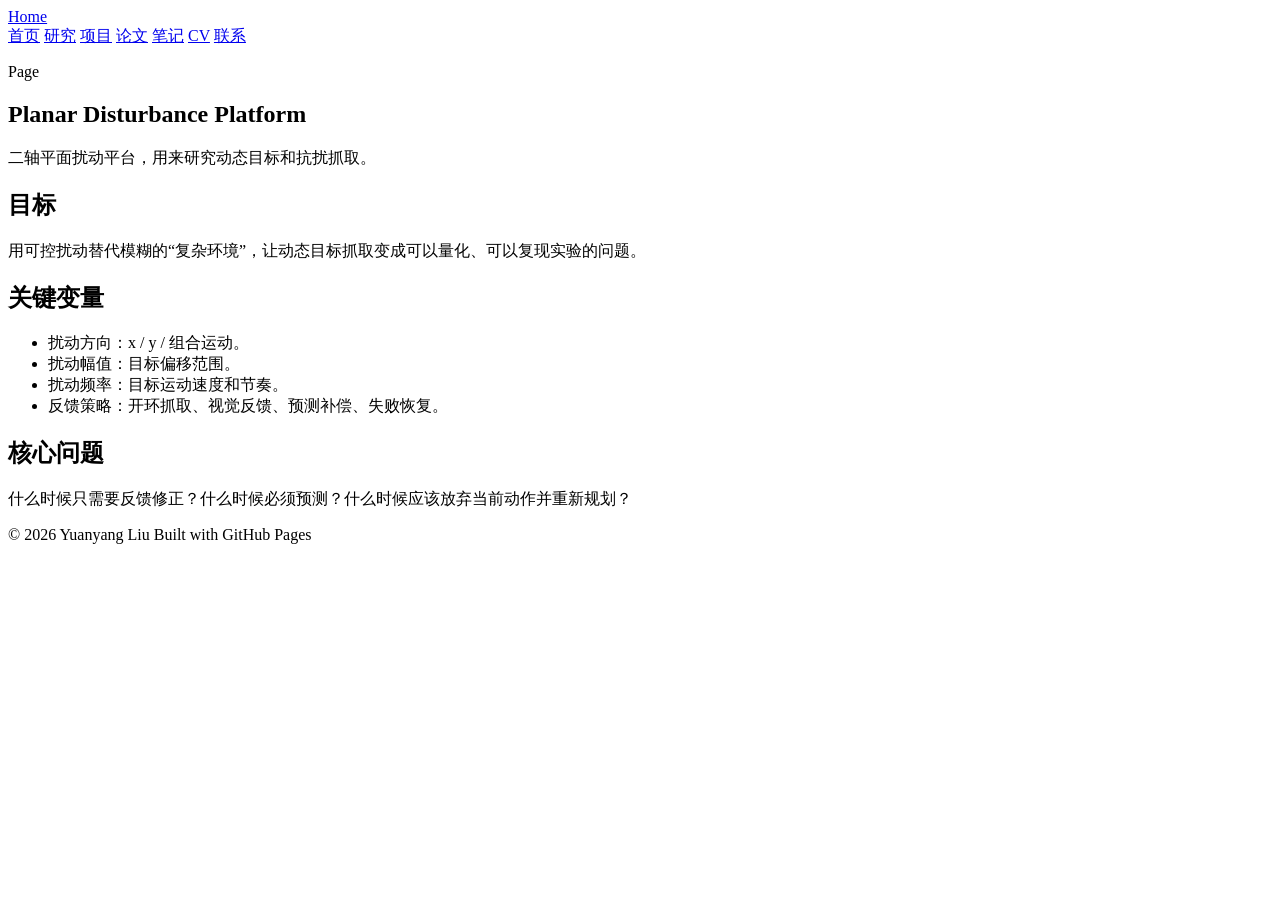
==== commit f2cbe7e2: "Add files via upload" ====
--- a/index.html
+++ b/index.html
@@ -3,265 +3,49 @@
 <head>
   <meta charset="UTF-8" />
   <meta name="viewport" content="width=device-width, initial-scale=1.0" />
-  <title>Yuanyang Liu | Home</title>
-  <meta name="description" content="Yuanyang Liu's personal homepage: embodied AI, robot manipulation, underwater grasping, and robotic systems." />
-  <link rel="stylesheet" href="style.css" />
+  <title>Planar Disturbance Platform | Yuanyang Liu</title>
+  <link rel="stylesheet" href="../style.css" />
 </head>
-
 <body>
   <header class="site-header">
     <div class="container nav-container">
-      <a href="index.html" class="logo">Home</a>
-
+      <a href="../index.html" class="logo">Home</a>
       <nav class="nav-links">
-        <a href="index.html" data-i18n="nav_home">首页</a>
-        <a href="#research" data-i18n="nav_research">研究</a>
-        <a href="#projects" data-i18n="nav_projects">项目</a>
-        <a href="publications.html" data-i18n="nav_publications">论文</a>
-        <a href="notes.html" data-i18n="nav_notes">笔记</a>
-        <a href="cv.html" data-i18n="nav_cv">CV</a>
-        <a href="#contact" data-i18n="nav_contact">联系</a>
+        <a href="../index.html">首页</a>
+        <a href="../index.html#research">研究</a>
+        <a href="../index.html#projects">项目</a>
+        <a href="../publications.html">论文</a>
+        <a href="../notes.html">笔记</a>
+        <a href="../cv.html">CV</a>
+        <a href="../index.html#contact">联系</a>
       </nav>
-
-      <button id="langToggle" class="lang-toggle">English</button>
     </div>
   </header>
 
   <main>
-    <section class="hero">
-      <div class="container hero-grid">
-        <div class="hero-text">
-          <p class="eyebrow" data-i18n="hero_eyebrow">
-            Embodied AI · Robot Manipulation · Underwater Grasping
-          </p>
-
-          <h1 data-i18n="hero_title">
-            机器人操作与水下抓取
-          </h1>
-
-          <p class="hero-description" data-i18n="hero_description">
-            我正在学习和搭建真实机器人操作系统，关注动态目标感知、抗扰抓取和闭环执行。当前重点是先跑通一个可靠的最小闭环，再逐步扩展到扰动、恢复和泛化问题。
-          </p>
-
-          <div class="hero-actions">
-            <a href="#projects" class="button primary" data-i18n="hero_button_projects">查看项目</a>
-            <a href="cv.html" class="button secondary" data-i18n="hero_button_cv">查看 CV</a>
-          </div>
-
-          <div class="quick-info">
-            <div>
-              <span class="quick-label" data-i18n="quick_role_label">身份</span>
-              <span data-i18n="quick_role_value">研究生</span>
-            </div>
-            <div>
-              <span class="quick-label" data-i18n="quick_focus_label">方向</span>
-              <span data-i18n="quick_focus_value">Robot Manipulation</span>
-            </div>
-            <div>
-              <span class="quick-label" data-i18n="quick_email_label">邮箱</span>
-              <span>2283523323@qq.com</span>
-            </div>
-          </div>
-        </div>
-
-        <aside class="profile-card">
-          <div class="avatar-wrap">
-            <img src="avatar.jpg" alt="Yuanyang Liu" class="avatar" />
-          </div>
-
-          <h2>Yuanyang Liu</h2>
-          <p class="profile-subtitle" data-i18n="profile_subtitle">
-            Embodied AI / Robot Manipulation
-          </p>
-
-          <p class="profile-text" data-i18n="profile_text">
-            Building small, testable robotic manipulation systems.
-          </p>
-
-          <div class="profile-links">
-            <a href="mailto:2283523323@qq.com">Email</a>
-            <a href="https://github.com/Yuanyang0806" target="_blank" rel="noopener">GitHub</a>
-          </div>
-        </aside>
+    <section class="page-hero">
+      <div class="container">
+        <p class="section-kicker">Page</p>
+        <h1>Planar Disturbance Platform</h1>
+        <p>二轴平面扰动平台，用来研究动态目标和抗扰抓取。</p>
       </div>
     </section>
 
-    <section class="motto-section">
-      <div class="container motto-card">
-        <div>
-          <p class="section-kicker" data-i18n="motto_kicker">Motto</p>
-          <h2 data-i18n="motto_title">科研鸡汤，但要能落到实验里</h2>
-        </div>
-
-        <div class="motto-box">
-          <p id="mottoText" class="motto-text">先让机器人稳定完成一个动作，再谈智能。</p>
-          <button id="mottoButton" class="motto-button" data-i18n="motto_button">换一句</button>
-        </div>
-      </div>
-    </section>
-
-    <section id="about" class="section">
-      <div class="container two-column">
-        <div>
-          <p class="section-kicker" data-i18n="about_kicker">About</p>
-          <h2 data-i18n="about_title">关于我</h2>
-        </div>
-
-        <div class="content-block">
-          <p data-i18n="about_p1">
-            我关注具身智能与机器人操作，正在围绕视觉定位、机械臂控制、抓取执行和实验复盘搭建自己的研究系统。
-          </p>
-          <p data-i18n="about_p2">
-            目前的主要任务是把 D435i / 双目视觉、SO101 机械臂和水下/类水下抓取实验串成一个可运行的闭环。
-          </p>
-          <p data-i18n="about_p3">
-            我希望后续工作能更清楚地回答：扰动从哪里来，系统何时失败，怎样恢复，以及哪些实验指标真正说明问题。
-          </p>
-        </div>
-      </div>
-    </section>
-
-    <section id="research" class="section muted">
+    <section class="page-content">
       <div class="container">
-        <p class="section-kicker" data-i18n="research_kicker">Research</p>
-        <h2 data-i18n="research_title">研究方向</h2>
-
-        <div class="card-grid">
-          <a class="card link-card" href="projects/underwater-localization.html">
-            <h3 data-i18n="research_1_title">水下机器人操作</h3>
-            <p data-i18n="research_1_text">围绕水下/类水下抓取，研究视觉定位、抓取执行和实验系统搭建。</p>
-            <span class="card-more" data-i18n="card_more">查看详情 →</span>
-          </a>
-
-          <a class="card link-card" href="projects/planar-disturbance.html">
-            <h3 data-i18n="research_2_title">动态目标感知</h3>
-            <p data-i18n="research_2_text">关注受扰动目标的检测、跟踪、状态估计和面向抓取的反馈更新。</p>
-            <span class="card-more" data-i18n="card_more">查看详情 →</span>
-          </a>
-
-          <a class="card link-card" href="projects/planar-disturbance.html">
-            <h3 data-i18n="research_3_title">抗扰抓取</h3>
-            <p data-i18n="research_3_text">分析目标扰动、动作偏差和失败恢复，不只看成功率，也看失败类型。</p>
-            <span class="card-more" data-i18n="card_more">查看详情 →</span>
-          </a>
-
-          <a class="card link-card" href="projects/sim-to-real.html">
-            <h3 data-i18n="research_4_title">策略学习</h3>
-            <p data-i18n="research_4_text">学习 imitation learning、policy learning、diffusion policy 和 VLA 在操作任务中的用法。</p>
-            <span class="card-more" data-i18n="card_more">查看详情 →</span>
-          </a>
-        </div>
-      </div>
-    </section>
-
-    <section id="projects" class="section">
-      <div class="container">
-        <p class="section-kicker" data-i18n="projects_kicker">Projects</p>
-        <h2 data-i18n="projects_title">项目</h2>
-
-        <div class="project-list">
-          <a class="project-card link-card" href="projects/d435i-so101.html">
-            <div class="project-meta">System</div>
-            <h3>D435i + SO101 Visual Grasping System</h3>
-            <p data-i18n="project_1_text">
-              一个最小闭环视觉抓取系统：目标检测、坐标标定、机械臂执行、结果记录。
-            </p>
-            <span class="card-more" data-i18n="card_more">查看详情 →</span>
-          </a>
-
-          <a class="project-card link-card" href="projects/underwater-localization.html">
-            <div class="project-meta">Vision</div>
-            <h3>Underwater Target Localization</h3>
-            <p data-i18n="project_2_text">
-              面向水下/类水下环境的目标定位，重点关注折射影响、深度不可靠和双目 RGB 替代方案。
-            </p>
-            <span class="card-more" data-i18n="card_more">查看详情 →</span>
-          </a>
-
-          <a class="project-card link-card" href="projects/planar-disturbance.html">
-            <div class="project-meta">Experiment</div>
-            <h3>Planar Disturbance Platform</h3>
-            <p data-i18n="project_3_text">
-              用二轴平面扰动平台研究目标运动、抓取时机、反馈修正和恢复策略。
-            </p>
-            <span class="card-more" data-i18n="card_more">查看详情 →</span>
-          </a>
-
-          <a class="project-card link-card" href="projects/sim-to-real.html">
-            <div class="project-meta">Learning</div>
-            <h3>Sim-to-Real Manipulation Pipeline</h3>
-            <p data-i18n="project_4_text">
-              预留方向：用于整理仿真、数据采集、策略学习和真实机器人验证的实验流程。
-            </p>
-            <span class="card-more" data-i18n="card_more">查看详情 →</span>
-          </a>
-        </div>
-      </div>
-    </section>
-
-    <section id="notes-preview" class="section muted">
-      <div class="container">
-        <p class="section-kicker" data-i18n="notes_kicker">Notes</p>
-        <h2 data-i18n="notes_title">技术笔记</h2>
-
-        <div class="card-grid">
-          <a class="card link-card" href="notes/system-setup.html">
-            <h3 data-i18n="notes_1_title">系统搭建</h3>
-            <p data-i18n="notes_1_text">相机、机械臂、ROS 2、LeRobot、标定和调试记录。</p>
-            <span class="card-more" data-i18n="card_more">查看详情 →</span>
-          </a>
-
-          <a class="card link-card" href="notes/paper-reading.html">
-            <h3 data-i18n="notes_2_title">论文阅读</h3>
-            <p data-i18n="notes_2_text">manipulation、VLA、diffusion policy、sim-to-real 等阅读笔记。</p>
-            <span class="card-more" data-i18n="card_more">查看详情 →</span>
-          </a>
-
-          <a class="card link-card" href="notes/experiment-review.html">
-            <h3 data-i18n="notes_3_title">实验复盘</h3>
-            <p data-i18n="notes_3_text">失败案例、误差来源、指标设计、消融和可视化。</p>
-            <span class="card-more" data-i18n="card_more">查看详情 →</span>
-          </a>
-
-          <a class="card link-card" href="notes.html">
-            <h3 data-i18n="notes_4_title">全部笔记</h3>
-            <p data-i18n="notes_4_text">进入笔记索引页，后续可以持续添加 Obsidian Markdown 内容。</p>
-            <span class="card-more" data-i18n="card_more">查看详情 →</span>
-          </a>
-        </div>
-      </div>
-    </section>
-
-    <section id="cv-preview" class="section">
-      <div class="container contact-card light">
-        <div>
-          <p class="section-kicker">CV</p>
-          <h2 data-i18n="cv_title">简历</h2>
-          <p data-i18n="cv_text">
-            这里放教育经历、技能、项目、论文和奖项。当前先作为网页简历，之后可以再上传 PDF 版本。
-          </p>
-        </div>
-        <div class="contact-links">
-          <a href="cv.html" data-i18n="cv_button_web">查看网页 CV</a>
-          <a href="assets/cv.pdf" data-i18n="cv_button_pdf">下载 PDF CV（可选）</a>
-        </div>
-      </div>
-    </section>
-
-    <section id="contact" class="section contact-section">
-      <div class="container contact-card">
-        <div>
-          <p class="section-kicker" data-i18n="contact_kicker">Contact</p>
-          <h2 data-i18n="contact_title">联系</h2>
-          <p data-i18n="contact_text">
-            欢迎就机器人操作、水下抓取、具身智能和真实机器人系统交流。
-          </p>
-        </div>
-
-        <div class="contact-links">
-          <a href="mailto:2283523323@qq.com">2283523323@qq.com</a>
-          <a href="https://github.com/Yuanyang0806" target="_blank" rel="noopener">github.com/Yuanyang0806</a>
-        </div>
+        <article class="article">
+          <h2>目标</h2>
+<p>用可控扰动替代模糊的“复杂环境”，让动态目标抓取变成可以量化、可以复现实验的问题。</p>
+<h2>关键变量</h2>
+<ul>
+  <li>扰动方向：x / y / 组合运动。</li>
+  <li>扰动幅值：目标偏移范围。</li>
+  <li>扰动频率：目标运动速度和节奏。</li>
+  <li>反馈策略：开环抓取、视觉反馈、预测补偿、失败恢复。</li>
+</ul>
+<h2>核心问题</h2>
+<p>什么时候只需要反馈修正？什么时候必须预测？什么时候应该放弃当前动作并重新规划？</p>
+        </article>
       </div>
     </section>
   </main>
@@ -269,10 +53,8 @@
   <footer class="footer">
     <div class="container footer-content">
       <span>© 2026 Yuanyang Liu</span>
-      <span data-i18n="footer_text">Built with GitHub Pages</span>
+      <span>Built with GitHub Pages</span>
     </div>
   </footer>
-
-  <script src="script.js"></script>
 </body>
 </html>
--- a/style.css
+++ b/style.css
@@ -1,556 +1,58 @@
-:root {
-  --bg: #f7f9fc;
-  --bg-muted: #edf3fb;
-  --text: #152033;
-  --text-muted: #5b6b82;
-  --heading: #071426;
-  --primary: #1d4ed8;
-  --primary-dark: #1e40af;
-  --card: #ffffff;
-  --border: #dce5f2;
-  --shadow: 0 18px 45px rgba(15, 23, 42, 0.08);
-  --radius: 22px;
-}
+<!DOCTYPE html>
+<html lang="zh-CN">
+<head>
+  <meta charset="UTF-8" />
+  <meta name="viewport" content="width=device-width, initial-scale=1.0" />
+  <title>Publications | Yuanyang Liu</title>
+  <link rel="stylesheet" href="style.css" />
+</head>
+<body>
+  <header class="site-header">
+    <div class="container nav-container">
+      <a href="index.html" class="logo">Home</a>
+      <nav class="nav-links">
+        <a href="index.html">首页</a>
+        <a href="index.html#research">研究</a>
+        <a href="index.html#projects">项目</a>
+        <a href="publications.html">论文</a>
+        <a href="notes.html">笔记</a>
+        <a href="cv.html">CV</a>
+        <a href="index.html#contact">联系</a>
+      </nav>
+    </div>
+  </header>
 
-* {
-  box-sizing: border-box;
-}
+  <main>
+    <section class="page-hero">
+      <div class="container">
+        <p class="section-kicker">Page</p>
+        <h1>Publications</h1>
+        <p>论文、预印本、海报、代码和技术报告。</p>
+      </div>
+    </section>
 
-html {
-  scroll-behavior: smooth;
-}
+    <section class="page-content">
+      <div class="container">
+        <article class="article">
+          <h2>Coming soon</h2>
+<p>这里后续放论文、preprint、poster、代码仓库和技术报告。</p>
 
-body {
-  margin: 0;
-  font-family:
-    Inter,
-    "Segoe UI",
-    "PingFang SC",
-    "Microsoft YaHei",
-    Arial,
-    sans-serif;
-  color: var(--text);
-  background: var(--bg);
-  line-height: 1.75;
-}
+<h2>建议条目格式</h2>
+<ul>
+  <li><strong>Title.</strong> Authors. Venue / Preprint, Year. [PDF] [Code] [Project]</li>
+  <li>不要提前包装未完成成果。未投稿的工作可以放在 Technical Report 或 Ongoing Projects。</li>
+</ul>
 
-a {
-  color: inherit;
-  text-decoration: none;
-}
+        </article>
+      </div>
+    </section>
+  </main>
 
-.container {
-  width: min(1120px, 92%);
-  margin: 0 auto;
-}
-
-.site-header {
-  position: sticky;
-  top: 0;
-  z-index: 100;
-  background: rgba(247, 249, 252, 0.88);
-  backdrop-filter: blur(14px);
-  border-bottom: 1px solid rgba(220, 229, 242, 0.8);
-}
-
-.nav-container {
-  min-height: 72px;
-  display: flex;
-  align-items: center;
-  justify-content: space-between;
-  gap: 22px;
-}
-
-.logo {
-  font-weight: 900;
-  color: var(--heading);
-  letter-spacing: -0.02em;
-  white-space: nowrap;
-}
-
-.nav-links {
-  display: flex;
-  align-items: center;
-  gap: 22px;
-  font-size: 14px;
-  color: var(--text-muted);
-}
-
-.nav-links a:hover,
-.link-card:hover .card-more {
-  color: var(--primary);
-}
-
-.lang-toggle {
-  border: 1px solid var(--border);
-  background: #ffffff;
-  color: var(--primary);
-  border-radius: 999px;
-  padding: 8px 14px;
-  cursor: pointer;
-  font-weight: 800;
-  box-shadow: 0 8px 20px rgba(15, 23, 42, 0.05);
-}
-
-.hero {
-  padding: 96px 0 82px;
-  background:
-    radial-gradient(circle at 12% 18%, rgba(37, 99, 235, 0.16), transparent 34%),
-    radial-gradient(circle at 88% 22%, rgba(14, 165, 233, 0.14), transparent 30%),
-    linear-gradient(135deg, #f8fbff 0%, #edf4ff 55%, #f7f9fc 100%);
-}
-
-.hero-grid {
-  display: grid;
-  grid-template-columns: minmax(0, 1.7fr) 360px;
-  gap: 42px;
-  align-items: center;
-}
-
-.eyebrow,
-.section-kicker {
-  color: var(--primary);
-  font-size: 13px;
-  font-weight: 900;
-  letter-spacing: 0.12em;
-  text-transform: uppercase;
-  margin: 0 0 10px;
-}
-
-.hero h1 {
-  font-size: clamp(40px, 5vw, 66px);
-  line-height: 1.12;
-  letter-spacing: -0.055em;
-  color: var(--heading);
-  margin: 0 0 24px;
-}
-
-.hero-description {
-  font-size: 18px;
-  color: var(--text-muted);
-  max-width: 760px;
-  margin: 0;
-}
-
-.hero-actions {
-  display: flex;
-  flex-wrap: wrap;
-  gap: 14px;
-  margin-top: 30px;
-}
-
-.button {
-  display: inline-flex;
-  align-items: center;
-  justify-content: center;
-  min-height: 46px;
-  padding: 0 20px;
-  border-radius: 14px;
-  font-weight: 900;
-  transition: transform 0.15s ease, box-shadow 0.15s ease;
-}
-
-.button:hover,
-.link-card:hover {
-  transform: translateY(-2px);
-}
-
-.button.primary {
-  background: var(--primary);
-  color: #ffffff;
-  box-shadow: 0 14px 30px rgba(37, 99, 235, 0.24);
-}
-
-.button.secondary {
-  background: #ffffff;
-  color: var(--primary);
-  border: 1px solid var(--border);
-}
-
-.quick-info {
-  display: grid;
-  grid-template-columns: repeat(3, minmax(0, 1fr));
-  gap: 12px;
-  margin-top: 34px;
-  max-width: 780px;
-}
-
-.quick-info div {
-  background: rgba(255, 255, 255, 0.72);
-  border: 1px solid rgba(220, 229, 242, 0.9);
-  border-radius: 16px;
-  padding: 14px;
-}
-
-.quick-label {
-  display: block;
-  color: var(--text-muted);
-  font-size: 12px;
-  font-weight: 900;
-  margin-bottom: 4px;
-}
-
-.profile-card {
-  background: rgba(255, 255, 255, 0.9);
-  border: 1px solid rgba(220, 229, 242, 0.95);
-  border-radius: 28px;
-  padding: 30px;
-  box-shadow: var(--shadow);
-  text-align: center;
-}
-
-.avatar-wrap {
-  width: 144px;
-  height: 144px;
-  margin: 0 auto 20px;
-  border-radius: 50%;
-  padding: 5px;
-  background: linear-gradient(135deg, #2563eb, #38bdf8);
-}
-
-.avatar {
-  width: 100%;
-  height: 100%;
-  display: block;
-  border-radius: 50%;
-  object-fit: cover;
-  background: #e2e8f0;
-  border: 4px solid #ffffff;
-}
-
-.profile-card h2 {
-  margin: 0;
-  color: var(--heading);
-  letter-spacing: -0.025em;
-}
-
-.profile-subtitle {
-  margin: 6px 0 14px;
-  color: var(--primary);
-  font-weight: 900;
-}
-
-.profile-text {
-  color: var(--text-muted);
-  margin: 0;
-}
-
-.profile-links {
-  display: flex;
-  justify-content: center;
-  gap: 12px;
-  margin-top: 22px;
-}
-
-.profile-links a {
-  border: 1px solid var(--border);
-  border-radius: 999px;
-  padding: 8px 14px;
-  font-weight: 900;
-  color: var(--primary);
-  background: #ffffff;
-}
-
-.motto-section {
-  padding: 34px 0;
-  background: #ffffff;
-  border-top: 1px solid var(--border);
-  border-bottom: 1px solid var(--border);
-}
-
-.motto-card {
-  display: grid;
-  grid-template-columns: 320px minmax(0, 1fr);
-  gap: 32px;
-  align-items: center;
-}
-
-.motto-card h2 {
-  margin: 0;
-  color: var(--heading);
-  letter-spacing: -0.04em;
-}
-
-.motto-box {
-  background: linear-gradient(135deg, #f8fbff, #eef5ff);
-  border: 1px solid var(--border);
-  border-radius: var(--radius);
-  padding: 24px;
-}
-
-.motto-text {
-  margin: 0 0 18px;
-  font-size: clamp(24px, 3vw, 38px);
-  line-height: 1.28;
-  font-weight: 950;
-  letter-spacing: -0.05em;
-  background: linear-gradient(90deg, #0f172a, #1d4ed8, #0ea5e9);
-  -webkit-background-clip: text;
-  background-clip: text;
-  color: transparent;
-}
-
-.motto-button {
-  border: 1px solid var(--border);
-  background: #ffffff;
-  color: var(--primary);
-  border-radius: 999px;
-  padding: 8px 16px;
-  cursor: pointer;
-  font-weight: 900;
-}
-
-.section {
-  padding: 86px 0;
-}
-
-.section.muted {
-  background: var(--bg-muted);
-}
-
-.section h2,
-.page-hero h1 {
-  font-size: clamp(30px, 3vw, 44px);
-  line-height: 1.2;
-  color: var(--heading);
-  letter-spacing: -0.04em;
-  margin: 0 0 28px;
-}
-
-.two-column {
-  display: grid;
-  grid-template-columns: 300px minmax(0, 1fr);
-  gap: 56px;
-}
-
-.content-block {
-  color: var(--text-muted);
-  font-size: 17px;
-}
-
-.content-block p:first-child {
-  margin-top: 0;
-}
-
-.card-grid {
-  display: grid;
-  grid-template-columns: repeat(4, minmax(0, 1fr));
-  gap: 18px;
-}
-
-.card,
-.project-card {
-  background: var(--card);
-  border: 1px solid var(--border);
-  border-radius: var(--radius);
-  padding: 24px;
-  box-shadow: 0 12px 32px rgba(15, 23, 42, 0.05);
-}
-
-.project-list {
-  display: grid;
-  gap: 22px;
-}
-
-.project-card {
-  padding: 30px;
-}
-
-.link-card {
-  display: block;
-  transition: transform 0.15s ease, box-shadow 0.15s ease;
-}
-
-.link-card:hover {
-  box-shadow: var(--shadow);
-}
-
-.card h3,
-.project-card h3 {
-  margin: 0 0 10px;
-  color: var(--heading);
-  letter-spacing: -0.025em;
-}
-
-.project-card h3 {
-  font-size: 24px;
-}
-
-.card p,
-.project-card p {
-  margin: 0 0 12px;
-  color: var(--text-muted);
-}
-
-.card-more {
-  display: inline-block;
-  margin-top: 10px;
-  color: var(--text-muted);
-  font-weight: 900;
-}
-
-.project-meta {
-  display: inline-block;
-  color: var(--primary);
-  background: #e7efff;
-  border-radius: 999px;
-  padding: 5px 12px;
-  font-size: 12px;
-  font-weight: 950;
-  margin-bottom: 12px;
-}
-
-.contact-section {
-  background: linear-gradient(135deg, #0f172a, #1d4ed8);
-  color: #ffffff;
-}
-
-.contact-section .section-kicker,
-.contact-section h2,
-.contact-section p {
-  color: #ffffff;
-}
-
-.contact-card {
-  display: grid;
-  grid-template-columns: minmax(0, 1.4fr) minmax(280px, 0.8fr);
-  gap: 36px;
-  align-items: center;
-}
-
-.contact-card.light {
-  background: #ffffff;
-  border: 1px solid var(--border);
-  border-radius: var(--radius);
-  padding: 34px;
-  box-shadow: var(--shadow);
-}
-
-.contact-links {
-  display: grid;
-  gap: 12px;
-}
-
-.contact-links a {
-  display: block;
-  background: rgba(255, 255, 255, 0.12);
-  border: 1px solid rgba(255, 255, 255, 0.25);
-  border-radius: 16px;
-  padding: 14px 16px;
-  font-weight: 900;
-}
-
-.light .contact-links a {
-  background: #f8fbff;
-  color: var(--primary);
-  border: 1px solid var(--border);
-}
-
-.footer {
-  padding: 28px 0;
-  background: #071426;
-  color: #a9b7ca;
-}
-
-.footer-content {
-  display: flex;
-  justify-content: space-between;
-  gap: 20px;
-  font-size: 14px;
-}
-
-/* Inner pages */
-.page-hero {
-  padding: 70px 0 36px;
-  background: linear-gradient(135deg, #f8fbff 0%, #edf4ff 70%, #f7f9fc 100%);
-  border-bottom: 1px solid var(--border);
-}
-
-.page-hero p {
-  color: var(--text-muted);
-  max-width: 780px;
-  font-size: 18px;
-}
-
-.page-content {
-  padding: 54px 0 86px;
-}
-
-.article {
-  max-width: 860px;
-  background: #ffffff;
-  border: 1px solid var(--border);
-  border-radius: var(--radius);
-  padding: 34px;
-  box-shadow: 0 12px 32px rgba(15, 23, 42, 0.05);
-}
-
-.article h2 {
-  color: var(--heading);
-  letter-spacing: -0.03em;
-  margin-top: 32px;
-}
-
-.article h2:first-child {
-  margin-top: 0;
-}
-
-.article p,
-.article li {
-  color: var(--text-muted);
-}
-
-.article code {
-  background: #edf3fb;
-  border-radius: 6px;
-  padding: 2px 6px;
-}
-
-@media (max-width: 980px) {
-  .hero-grid,
-  .two-column,
-  .contact-card,
-  .motto-card {
-    grid-template-columns: 1fr;
-  }
-
-  .card-grid {
-    grid-template-columns: repeat(2, minmax(0, 1fr));
-  }
-
-  .profile-card {
-    max-width: 440px;
-  }
-}
-
-@media (max-width: 760px) {
-  .nav-container {
-    min-height: auto;
-    padding: 16px 0;
-    align-items: flex-start;
-  }
-
-  .nav-links {
-    display: none;
-  }
-
-  .hero {
-    padding: 64px 0;
-  }
-
-  .quick-info {
-    grid-template-columns: 1fr;
-  }
-
-  .card-grid {
-    grid-template-columns: 1fr;
-  }
-
-  .section {
-    padding: 64px 0;
-  }
-
-  .footer-content {
-    flex-direction: column;
-  }
-}
+  <footer class="footer">
+    <div class="container footer-content">
+      <span>© 2026 Yuanyang Liu</span>
+      <span>Built with GitHub Pages</span>
+    </div>
+  </footer>
+</body>
+</html>
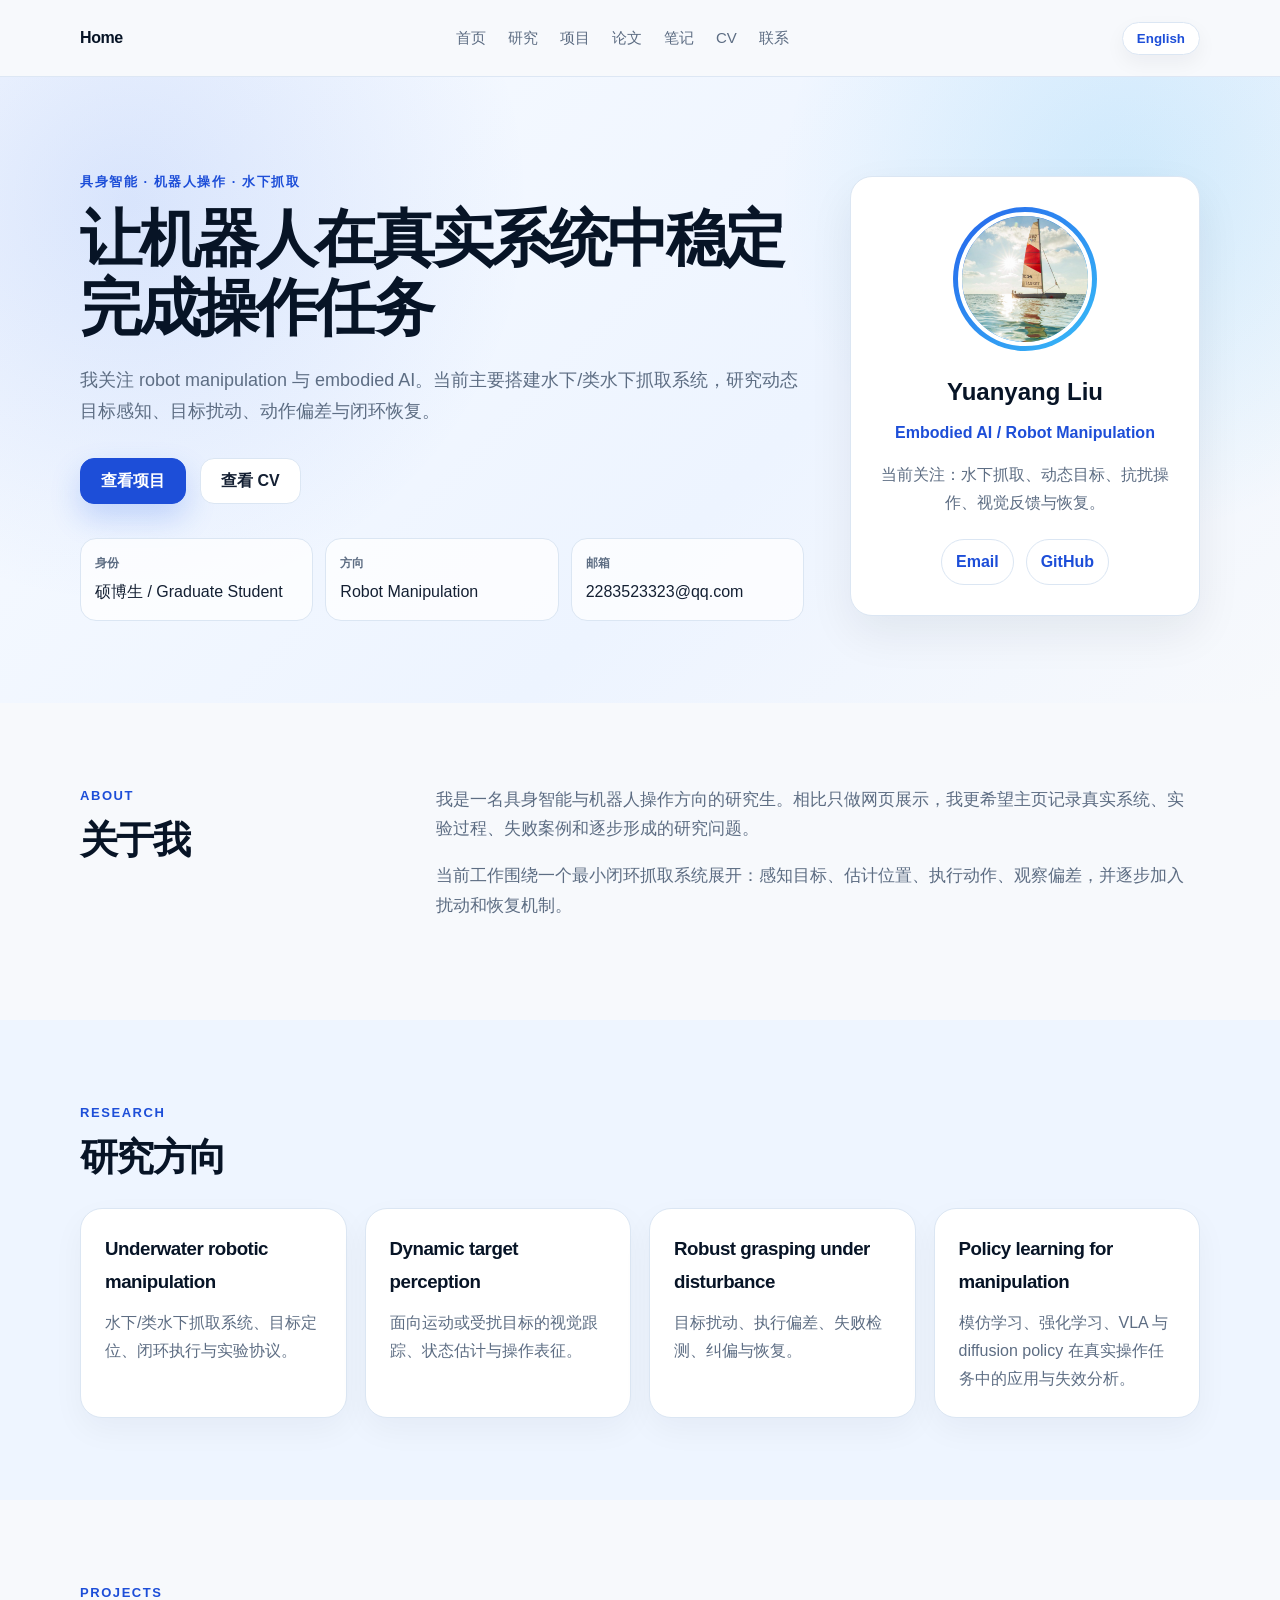
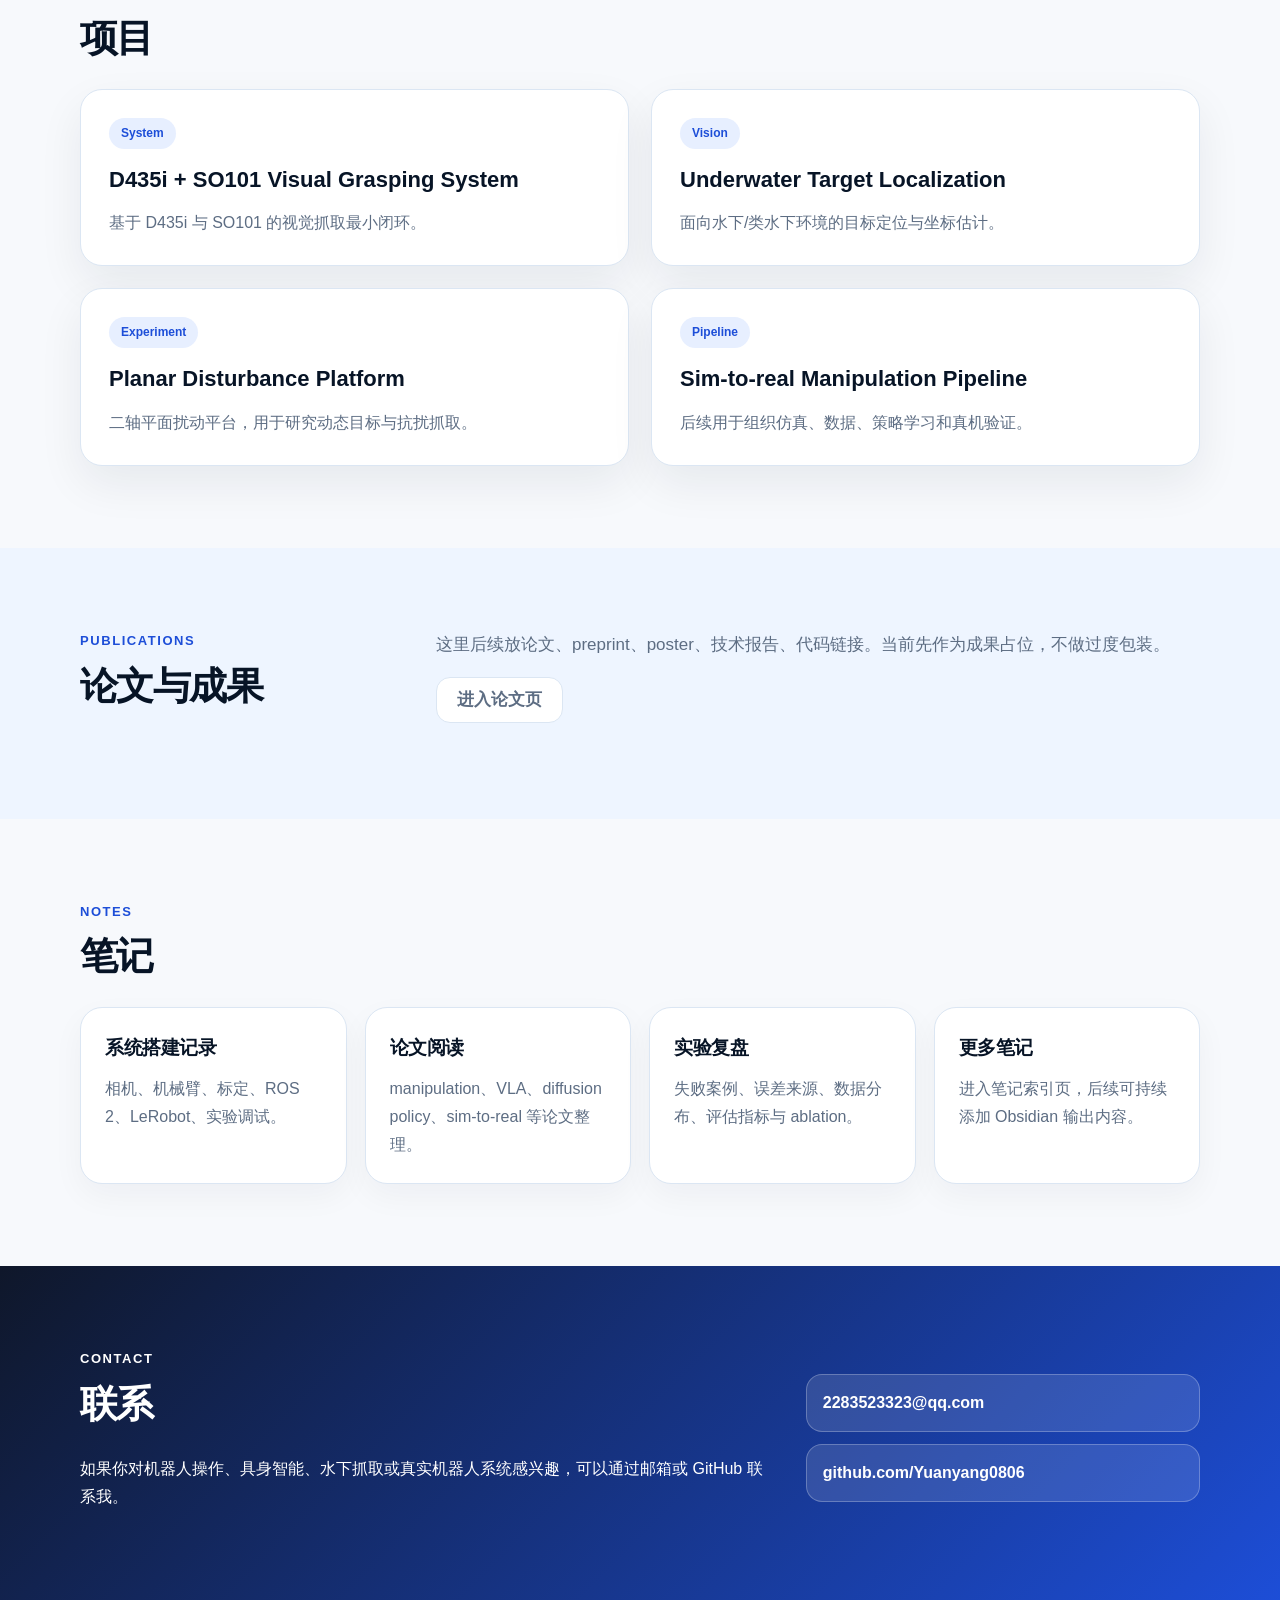
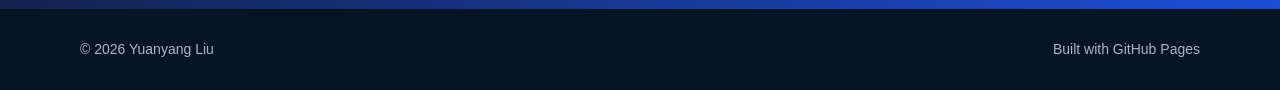
==== commit efcc418f: "Add files via upload" ====
--- a/index.html
+++ b/index.html
@@ -3,58 +3,206 @@
 <head>
   <meta charset="UTF-8" />
   <meta name="viewport" content="width=device-width, initial-scale=1.0" />
-  <title>Planar Disturbance Platform | Yuanyang Liu</title>
-  <link rel="stylesheet" href="../style.css" />
+  <title>Yuanyang Liu | Home</title>
+  <meta name="description" content="Yuanyang Liu personal homepage: embodied AI, robot manipulation, underwater grasping, projects, notes, publications, and CV." />
+  <link rel="stylesheet" href="/style.css" />
 </head>
 <body>
-  <header class="site-header">
-    <div class="container nav-container">
-      <a href="../index.html" class="logo">Home</a>
-      <nav class="nav-links">
-        <a href="../index.html">首页</a>
-        <a href="../index.html#research">研究</a>
-        <a href="../index.html#projects">项目</a>
-        <a href="../publications.html">论文</a>
-        <a href="../notes.html">笔记</a>
-        <a href="../cv.html">CV</a>
-        <a href="../index.html#contact">联系</a>
-      </nav>
-    </div>
-  </header>
-
-  <main>
-    <section class="page-hero">
-      <div class="container">
-        <p class="section-kicker">Page</p>
-        <h1>Planar Disturbance Platform</h1>
-        <p>二轴平面扰动平台，用来研究动态目标和抗扰抓取。</p>
-      </div>
-    </section>
-
-    <section class="page-content">
-      <div class="container">
-        <article class="article">
-          <h2>目标</h2>
-<p>用可控扰动替代模糊的“复杂环境”，让动态目标抓取变成可以量化、可以复现实验的问题。</p>
-<h2>关键变量</h2>
-<ul>
-  <li>扰动方向：x / y / 组合运动。</li>
-  <li>扰动幅值：目标偏移范围。</li>
-  <li>扰动频率：目标运动速度和节奏。</li>
-  <li>反馈策略：开环抓取、视觉反馈、预测补偿、失败恢复。</li>
-</ul>
-<h2>核心问题</h2>
-<p>什么时候只需要反馈修正？什么时候必须预测？什么时候应该放弃当前动作并重新规划？</p>
-        </article>
-      </div>
-    </section>
-  </main>
-
-  <footer class="footer">
-    <div class="container footer-content">
-      <span>© 2026 Yuanyang Liu</span>
-      <span>Built with GitHub Pages</span>
-    </div>
-  </footer>
+<header class="site-header">
+  <div class="container nav-container">
+    <a class="logo" href="/" data-zh="Home" data-en="Home">Home</a>
+
+    <nav class="nav-links" id="navLinks">
+      <a href="/" data-zh="首页" data-en="Home">首页</a>
+      <a href="/index.html#research" data-zh="研究" data-en="Research">研究</a>
+      <a href="/index.html#projects" data-zh="项目" data-en="Projects">项目</a>
+      <a href="/publications.html" data-zh="论文" data-en="Publications">论文</a>
+      <a href="/notes.html" data-zh="笔记" data-en="Notes">笔记</a>
+      <a href="/cv.html" data-zh="CV" data-en="CV">CV</a>
+      <a href="/index.html#contact" data-zh="联系" data-en="Contact">联系</a>
+    </nav>
+
+    <div class="nav-actions">
+      <button class="lang-toggle" id="langToggle">English</button>
+      <button class="menu-toggle" id="menuToggle">☰</button>
+    </div>
+  </div>
+</header>
+<main>
+  <section class="hero">
+    <div class="container hero-grid">
+      <div class="hero-text">
+        <p class="eyebrow" data-zh="具身智能 · 机器人操作 · 水下抓取" data-en="Embodied AI · Robot Manipulation · Underwater Grasping">具身智能 · 机器人操作 · 水下抓取</p>
+        <h1 data-zh="让机器人在真实系统中稳定完成操作任务" data-en="Building reliable robot manipulation systems in the real world">让机器人在真实系统中稳定完成操作任务</h1>
+        <p class="hero-description"
+           data-zh="我关注 robot manipulation 与 embodied AI。当前主要搭建水下/类水下抓取系统，研究动态目标感知、目标扰动、动作偏差与闭环恢复。"
+           data-en="I work on robot manipulation and embodied AI. My current focus is building underwater-inspired grasping systems and studying dynamic perception, target disturbance, action deviation, and closed-loop recovery.">我关注 robot manipulation 与 embodied AI。当前主要搭建水下/类水下抓取系统，研究动态目标感知、目标扰动、动作偏差与闭环恢复。</p>
+
+        <div class="hero-actions">
+          <a href="#projects" class="button primary" data-zh="查看项目" data-en="View Projects">查看项目</a>
+          <a href="/cv.html" class="button" data-zh="查看 CV" data-en="View CV">查看 CV</a>
+        </div>
+
+        <div class="quick-info">
+          <div>
+            <span class="quick-label" data-zh="身份" data-en="Role">身份</span>
+            <span data-zh="硕博生 / Graduate Student" data-en="Graduate Student">硕博生 / Graduate Student</span>
+          </div>
+          <div>
+            <span class="quick-label" data-zh="方向" data-en="Focus">方向</span>
+            <span>Robot Manipulation</span>
+          </div>
+          <div>
+            <span class="quick-label" data-zh="邮箱" data-en="Email">邮箱</span>
+            <span>2283523323@qq.com</span>
+          </div>
+        </div>
+      </div>
+
+      <aside class="profile-card">
+        <div class="avatar-wrap">
+          <img src="/avatar.jpg" alt="Yuanyang Liu" class="avatar" onerror="this.style.display='none'; this.parentElement.style.background='#e7efff';" />
+        </div>
+        <h2>Yuanyang Liu</h2>
+        <p class="profile-subtitle">Embodied AI / Robot Manipulation</p>
+        <p class="profile-text"
+           data-zh="当前关注：水下抓取、动态目标、抗扰操作、视觉反馈与恢复。"
+           data-en="Current focus: underwater grasping, dynamic targets, robust manipulation, visual feedback, and recovery.">当前关注：水下抓取、动态目标、抗扰操作、视觉反馈与恢复。</p>
+        <div class="profile-links">
+          <a href="mailto:2283523323@qq.com">Email</a>
+          <a href="https://github.com/Yuanyang0806" target="_blank" rel="noopener">GitHub</a>
+        </div>
+      </aside>
+    </div>
+  </section>
+
+  <section id="about" class="section">
+    <div class="container two-column">
+      <div>
+        <p class="section-kicker">About</p>
+        <h2 data-zh="关于我" data-en="About Me">关于我</h2>
+      </div>
+      <div class="content-block">
+        <p data-zh="我是一名具身智能与机器人操作方向的研究生。相比只做网页展示，我更希望主页记录真实系统、实验过程、失败案例和逐步形成的研究问题。"
+           data-en="I am a graduate student working on embodied AI and robot manipulation. I use this homepage to record systems, experiments, failure cases, and research questions emerging from real robotic work.">我是一名具身智能与机器人操作方向的研究生。相比只做网页展示，我更希望主页记录真实系统、实验过程、失败案例和逐步形成的研究问题。</p>
+        <p data-zh="当前工作围绕一个最小闭环抓取系统展开：感知目标、估计位置、执行动作、观察偏差，并逐步加入扰动和恢复机制。"
+           data-en="My current work starts from a minimal closed-loop grasping system: perceive the target, estimate its position, execute actions, observe deviations, and gradually add disturbance and recovery mechanisms.">当前工作围绕一个最小闭环抓取系统展开：感知目标、估计位置、执行动作、观察偏差，并逐步加入扰动和恢复机制。</p>
+      </div>
+    </div>
+  </section>
+
+  <section id="research" class="section muted">
+    <div class="container">
+      <p class="section-kicker">Research</p>
+      <h2 data-zh="研究方向" data-en="Research Interests">研究方向</h2>
+      <div class="card-grid">
+        <article class="card">
+          <h3 data-zh="Underwater robotic manipulation" data-en="Underwater robotic manipulation">Underwater robotic manipulation</h3>
+          <p data-zh="水下/类水下抓取系统、目标定位、闭环执行与实验协议。" data-en="Underwater-inspired grasping systems, target localization, closed-loop execution, and experimental protocols.">水下/类水下抓取系统、目标定位、闭环执行与实验协议。</p>
+        </article>
+        <article class="card">
+          <h3 data-zh="Dynamic target perception" data-en="Dynamic target perception">Dynamic target perception</h3>
+          <p data-zh="面向运动或受扰目标的视觉跟踪、状态估计与操作表征。" data-en="Visual tracking, state estimation, and manipulation-oriented representations for moving or disturbed objects.">面向运动或受扰目标的视觉跟踪、状态估计与操作表征。</p>
+        </article>
+        <article class="card">
+          <h3 data-zh="Robust grasping under disturbance" data-en="Robust grasping under disturbance">Robust grasping under disturbance</h3>
+          <p data-zh="目标扰动、执行偏差、失败检测、纠偏与恢复。" data-en="Target disturbance, execution deviation, failure detection, correction, and recovery.">目标扰动、执行偏差、失败检测、纠偏与恢复。</p>
+        </article>
+        <article class="card">
+          <h3 data-zh="Policy learning for manipulation" data-en="Policy learning for manipulation">Policy learning for manipulation</h3>
+          <p data-zh="模仿学习、强化学习、VLA 与 diffusion policy 在真实操作任务中的应用与失效分析。" data-en="Imitation learning, reinforcement learning, VLA models, and diffusion policies for real manipulation tasks.">模仿学习、强化学习、VLA 与 diffusion policy 在真实操作任务中的应用与失效分析。</p>
+        </article>
+      </div>
+    </div>
+  </section>
+
+  <section id="projects" class="section">
+    <div class="container">
+      <p class="section-kicker">Projects</p>
+      <h2 data-zh="项目" data-en="Projects">项目</h2>
+      <div class="project-grid">
+        <a class="project-card" href="/projects/d435i-so101.html">
+          <span class="project-meta">System</span>
+          <h3>D435i + SO101 Visual Grasping System</h3>
+          <p data-zh="基于 D435i 与 SO101 的视觉抓取最小闭环。" data-en="A minimal visual grasping loop based on D435i and SO101.">基于 D435i 与 SO101 的视觉抓取最小闭环。</p>
+        </a>
+        <a class="project-card" href="/projects/underwater-localization.html">
+          <span class="project-meta">Vision</span>
+          <h3>Underwater Target Localization</h3>
+          <p data-zh="面向水下/类水下环境的目标定位与坐标估计。" data-en="Target localization and coordinate estimation in underwater-inspired environments.">面向水下/类水下环境的目标定位与坐标估计。</p>
+        </a>
+        <a class="project-card" href="/projects/planar-disturbance.html">
+          <span class="project-meta">Experiment</span>
+          <h3>Planar Disturbance Platform</h3>
+          <p data-zh="二轴平面扰动平台，用于研究动态目标与抗扰抓取。" data-en="A two-axis planar disturbance platform for dynamic targets and robust grasping.">二轴平面扰动平台，用于研究动态目标与抗扰抓取。</p>
+        </a>
+        <a class="project-card" href="/projects/sim-to-real.html">
+          <span class="project-meta">Pipeline</span>
+          <h3>Sim-to-real Manipulation Pipeline</h3>
+          <p data-zh="后续用于组织仿真、数据、策略学习和真机验证。" data-en="A future pipeline for simulation, data, policy learning, and real-robot validation.">后续用于组织仿真、数据、策略学习和真机验证。</p>
+        </a>
+      </div>
+    </div>
+  </section>
+
+  <section id="publications" class="section muted">
+    <div class="container two-column">
+      <div>
+        <p class="section-kicker">Publications</p>
+        <h2 data-zh="论文与成果" data-en="Publications">论文与成果</h2>
+      </div>
+      <div class="content-block">
+        <p data-zh="这里后续放论文、preprint、poster、技术报告、代码链接。当前先作为成果占位，不做过度包装。" data-en="This section will list papers, preprints, posters, technical reports, and code links. For now, it remains a clean placeholder.">这里后续放论文、preprint、poster、技术报告、代码链接。当前先作为成果占位，不做过度包装。</p>
+        <a class="button" href="/publications.html" data-zh="进入论文页" data-en="Open Publications">进入论文页</a>
+      </div>
+    </div>
+  </section>
+
+  <section id="notes" class="section">
+    <div class="container">
+      <p class="section-kicker">Notes</p>
+      <h2 data-zh="笔记" data-en="Notes">笔记</h2>
+      <div class="card-grid">
+        <a class="card" href="/notes/system-setup.html">
+          <h3 data-zh="系统搭建记录" data-en="System Setup">系统搭建记录</h3>
+          <p data-zh="相机、机械臂、标定、ROS 2、LeRobot、实验调试。" data-en="Camera, manipulator, calibration, ROS 2, LeRobot, and debugging notes.">相机、机械臂、标定、ROS 2、LeRobot、实验调试。</p>
+        </a>
+        <a class="card" href="/notes/paper-reading.html">
+          <h3 data-zh="论文阅读" data-en="Paper Reading">论文阅读</h3>
+          <p data-zh="manipulation、VLA、diffusion policy、sim-to-real 等论文整理。" data-en="Notes on manipulation, VLA, diffusion policy, sim-to-real, and related topics.">manipulation、VLA、diffusion policy、sim-to-real 等论文整理。</p>
+        </a>
+        <a class="card" href="/notes/experiment-review.html">
+          <h3 data-zh="实验复盘" data-en="Experiment Review">实验复盘</h3>
+          <p data-zh="失败案例、误差来源、数据分布、评估指标与 ablation。" data-en="Failure cases, error sources, data distribution, metrics, and ablations.">失败案例、误差来源、数据分布、评估指标与 ablation。</p>
+        </a>
+        <a class="card" href="/notes.html">
+          <h3 data-zh="更多笔记" data-en="More Notes">更多笔记</h3>
+          <p data-zh="进入笔记索引页，后续可持续添加 Obsidian 输出内容。" data-en="Open the notes index. More Obsidian-exported notes can be added later.">进入笔记索引页，后续可持续添加 Obsidian 输出内容。</p>
+        </a>
+      </div>
+    </div>
+  </section>
+
+  <section id="contact" class="section contact-section">
+    <div class="container contact-card">
+      <div>
+        <p class="section-kicker">Contact</p>
+        <h2 data-zh="联系" data-en="Contact">联系</h2>
+        <p data-zh="如果你对机器人操作、具身智能、水下抓取或真实机器人系统感兴趣，可以通过邮箱或 GitHub 联系我。" data-en="If you are interested in robot manipulation, embodied AI, underwater grasping, or real robotic systems, feel free to contact me by email or GitHub.">如果你对机器人操作、具身智能、水下抓取或真实机器人系统感兴趣，可以通过邮箱或 GitHub 联系我。</p>
+      </div>
+      <div class="contact-links">
+        <a href="mailto:2283523323@qq.com">2283523323@qq.com</a>
+        <a href="https://github.com/Yuanyang0806" target="_blank" rel="noopener">github.com/Yuanyang0806</a>
+      </div>
+    </div>
+  </section>
+</main>
+<footer class="footer">
+  <div class="container footer-content">
+    <span>© 2026 Yuanyang Liu</span>
+    <span data-zh="Built with GitHub Pages" data-en="Built with GitHub Pages">Built with GitHub Pages</span>
+  </div>
+</footer>
+<script src="/script.js"></script>
 </body>
 </html>
--- a/style.css
+++ b/style.css
@@ -1,58 +1,433 @@
-<!DOCTYPE html>
-<html lang="zh-CN">
-<head>
-  <meta charset="UTF-8" />
-  <meta name="viewport" content="width=device-width, initial-scale=1.0" />
-  <title>Publications | Yuanyang Liu</title>
-  <link rel="stylesheet" href="style.css" />
-</head>
-<body>
-  <header class="site-header">
-    <div class="container nav-container">
-      <a href="index.html" class="logo">Home</a>
-      <nav class="nav-links">
-        <a href="index.html">首页</a>
-        <a href="index.html#research">研究</a>
-        <a href="index.html#projects">项目</a>
-        <a href="publications.html">论文</a>
-        <a href="notes.html">笔记</a>
-        <a href="cv.html">CV</a>
-        <a href="index.html#contact">联系</a>
-      </nav>
-    </div>
-  </header>
-
-  <main>
-    <section class="page-hero">
-      <div class="container">
-        <p class="section-kicker">Page</p>
-        <h1>Publications</h1>
-        <p>论文、预印本、海报、代码和技术报告。</p>
-      </div>
-    </section>
-
-    <section class="page-content">
-      <div class="container">
-        <article class="article">
-          <h2>Coming soon</h2>
-<p>这里后续放论文、preprint、poster、代码仓库和技术报告。</p>
-
-<h2>建议条目格式</h2>
-<ul>
-  <li><strong>Title.</strong> Authors. Venue / Preprint, Year. [PDF] [Code] [Project]</li>
-  <li>不要提前包装未完成成果。未投稿的工作可以放在 Technical Report 或 Ongoing Projects。</li>
-</ul>
-
-        </article>
-      </div>
-    </section>
-  </main>
-
-  <footer class="footer">
-    <div class="container footer-content">
-      <span>© 2026 Yuanyang Liu</span>
-      <span>Built with GitHub Pages</span>
-    </div>
-  </footer>
-</body>
-</html>
+:root {
+  --bg: #f7f9fc;
+  --bg-soft: #eef5ff;
+  --card: #ffffff;
+  --text: #142033;
+  --muted: #5d6d83;
+  --heading: #071426;
+  --primary: #1d4ed8;
+  --primary-soft: #e7efff;
+  --border: #dbe6f3;
+  --shadow: 0 18px 45px rgba(15, 23, 42, 0.07);
+  --radius: 22px;
+}
+
+* { box-sizing: border-box; }
+
+html { scroll-behavior: smooth; }
+
+body {
+  margin: 0;
+  font-family: Inter, "Segoe UI", "PingFang SC", "Microsoft YaHei", Arial, sans-serif;
+  color: var(--text);
+  background: var(--bg);
+  line-height: 1.75;
+}
+
+a { color: inherit; text-decoration: none; }
+a:hover { color: var(--primary); }
+
+.container {
+  width: min(1120px, 92%);
+  margin: 0 auto;
+}
+
+.site-header {
+  position: sticky;
+  top: 0;
+  z-index: 100;
+  background: rgba(247, 249, 252, 0.92);
+  backdrop-filter: blur(14px);
+  border-bottom: 1px solid rgba(219, 230, 243, 0.9);
+}
+
+.nav-container {
+  min-height: 76px;
+  display: flex;
+  align-items: center;
+  justify-content: space-between;
+  gap: 24px;
+}
+
+.logo {
+  font-weight: 900;
+  color: var(--heading);
+  letter-spacing: -0.025em;
+  white-space: nowrap;
+}
+
+.nav-links {
+  display: flex;
+  align-items: center;
+  gap: 22px;
+  color: var(--muted);
+  font-size: 15px;
+}
+
+.nav-actions {
+  display: flex;
+  align-items: center;
+  gap: 12px;
+}
+
+.lang-toggle {
+  border: 1px solid var(--border);
+  background: #fff;
+  color: var(--primary);
+  border-radius: 999px;
+  padding: 8px 14px;
+  cursor: pointer;
+  font-weight: 800;
+  box-shadow: 0 8px 20px rgba(15, 23, 42, 0.05);
+}
+
+.menu-toggle {
+  display: none;
+  border: 1px solid var(--border);
+  background: #fff;
+  border-radius: 10px;
+  padding: 7px 10px;
+  cursor: pointer;
+}
+
+.hero {
+  padding: 94px 0 82px;
+  background:
+    radial-gradient(circle at 10% 20%, rgba(37, 99, 235, 0.14), transparent 32%),
+    radial-gradient(circle at 88% 18%, rgba(14, 165, 233, 0.14), transparent 28%),
+    linear-gradient(135deg, #f8fbff 0%, #edf4ff 60%, #f7f9fc 100%);
+}
+
+.hero-grid {
+  display: grid;
+  grid-template-columns: minmax(0, 1.72fr) 350px;
+  gap: 46px;
+  align-items: center;
+}
+
+.eyebrow,
+.section-kicker {
+  margin: 0 0 10px;
+  color: var(--primary);
+  font-size: 13px;
+  font-weight: 900;
+  letter-spacing: 0.12em;
+  text-transform: uppercase;
+}
+
+.hero h1 {
+  margin: 0 0 22px;
+  color: var(--heading);
+  font-size: clamp(38px, 5vw, 62px);
+  line-height: 1.12;
+  letter-spacing: -0.055em;
+}
+
+.hero-description {
+  margin: 0;
+  max-width: 760px;
+  color: var(--muted);
+  font-size: 18px;
+}
+
+.hero-actions {
+  display: flex;
+  flex-wrap: wrap;
+  gap: 14px;
+  margin-top: 30px;
+}
+
+.button {
+  display: inline-flex;
+  min-height: 46px;
+  align-items: center;
+  justify-content: center;
+  padding: 0 20px;
+  border-radius: 14px;
+  font-weight: 900;
+  border: 1px solid var(--border);
+  background: #fff;
+}
+
+.button.primary {
+  border-color: var(--primary);
+  background: var(--primary);
+  color: #fff;
+  box-shadow: 0 14px 30px rgba(37, 99, 235, 0.22);
+}
+
+.button.primary:hover { color: #fff; background: #1e40af; }
+
+.quick-info {
+  display: grid;
+  grid-template-columns: repeat(3, minmax(0, 1fr));
+  gap: 12px;
+  margin-top: 34px;
+  max-width: 760px;
+}
+
+.quick-info div {
+  border: 1px solid var(--border);
+  border-radius: 16px;
+  background: rgba(255,255,255,0.76);
+  padding: 14px;
+}
+
+.quick-label {
+  display: block;
+  margin-bottom: 4px;
+  color: var(--muted);
+  font-size: 12px;
+  font-weight: 900;
+}
+
+.profile-card,
+.panel,
+.card,
+.project-card {
+  background: var(--card);
+  border: 1px solid var(--border);
+  border-radius: var(--radius);
+  box-shadow: var(--shadow);
+}
+
+.profile-card {
+  padding: 30px;
+  text-align: center;
+}
+
+.avatar-wrap {
+  width: 144px;
+  height: 144px;
+  margin: 0 auto 20px;
+  border-radius: 50%;
+  padding: 5px;
+  background: linear-gradient(135deg, #2563eb, #38bdf8);
+}
+
+.avatar {
+  width: 100%;
+  height: 100%;
+  border-radius: 50%;
+  display: block;
+  object-fit: cover;
+  background: #e2e8f0;
+  border: 4px solid #fff;
+}
+
+.profile-card h2 { margin: 0; color: var(--heading); }
+.profile-subtitle { margin: 6px 0 14px; color: var(--primary); font-weight: 900; }
+.profile-text { margin: 0; color: var(--muted); }
+
+.profile-links {
+  display: flex;
+  justify-content: center;
+  gap: 12px;
+  margin-top: 22px;
+}
+.profile-links a {
+  border: 1px solid var(--border);
+  border-radius: 999px;
+  padding: 8px 14px;
+  font-weight: 900;
+  color: var(--primary);
+  background: #fff;
+}
+
+.section { padding: 82px 0; }
+.section.muted { background: var(--bg-soft); }
+
+.section h2,
+.page-hero h1 {
+  margin: 0 0 28px;
+  color: var(--heading);
+  font-size: clamp(30px, 3vw, 44px);
+  line-height: 1.2;
+  letter-spacing: -0.04em;
+}
+
+.two-column {
+  display: grid;
+  grid-template-columns: 300px minmax(0, 1fr);
+  gap: 56px;
+}
+
+.content-block {
+  color: var(--muted);
+  font-size: 17px;
+}
+.content-block p:first-child { margin-top: 0; }
+
+.card-grid {
+  display: grid;
+  grid-template-columns: repeat(4, minmax(0, 1fr));
+  gap: 18px;
+}
+
+.card {
+  padding: 24px;
+  box-shadow: 0 12px 32px rgba(15, 23, 42, 0.045);
+}
+.card h3 { margin: 0 0 10px; color: var(--heading); letter-spacing: -0.025em; }
+.card p { margin: 0; color: var(--muted); }
+
+.project-grid {
+  display: grid;
+  grid-template-columns: repeat(2, minmax(0, 1fr));
+  gap: 22px;
+}
+.project-card {
+  display: block;
+  padding: 28px;
+  transition: transform .16s ease, box-shadow .16s ease, border-color .16s ease;
+}
+.project-card:hover {
+  transform: translateY(-2px);
+  border-color: #9eb8e8;
+  box-shadow: 0 22px 52px rgba(15, 23, 42, 0.10);
+}
+.project-meta {
+  display: inline-block;
+  margin-bottom: 12px;
+  color: var(--primary);
+  background: var(--primary-soft);
+  border-radius: 999px;
+  padding: 5px 12px;
+  font-size: 12px;
+  font-weight: 900;
+}
+.project-card h3 { margin: 0 0 10px; color: var(--heading); font-size: 22px; }
+.project-card p { margin: 0; color: var(--muted); }
+
+.page-hero {
+  padding: 74px 0 64px;
+  background: linear-gradient(135deg, #f8fbff 0%, #edf4ff 100%);
+  border-bottom: 1px solid var(--border);
+}
+.page-hero p {
+  max-width: 780px;
+  color: var(--muted);
+  font-size: 18px;
+}
+
+.panel {
+  padding: 34px;
+}
+.panel h2, .panel h3 { color: var(--heading); }
+.panel h2:first-child, .panel h3:first-child { margin-top: 0; }
+.panel p, .panel li { color: var(--muted); }
+
+.item-list {
+  display: grid;
+  gap: 18px;
+}
+.item-link {
+  display: block;
+  padding: 24px;
+  border: 1px solid var(--border);
+  border-radius: 18px;
+  background: #fff;
+}
+.item-link:hover { border-color: #9eb8e8; }
+
+.detail-layout {
+  display: grid;
+  grid-template-columns: minmax(0, 1fr) 280px;
+  gap: 28px;
+  align-items: start;
+}
+.side-nav {
+  position: sticky;
+  top: 96px;
+  padding: 20px;
+  border: 1px solid var(--border);
+  border-radius: 18px;
+  background: #fff;
+}
+.side-nav a {
+  display: block;
+  padding: 8px 0;
+  color: var(--muted);
+}
+.side-nav a:hover { color: var(--primary); }
+
+.back-link {
+  display: inline-flex;
+  margin-bottom: 18px;
+  color: var(--primary);
+  font-weight: 900;
+}
+
+.contact-section {
+  background: linear-gradient(135deg, #0f172a, #1d4ed8);
+  color: #fff;
+}
+.contact-section .section-kicker,
+.contact-section h2,
+.contact-section p { color: #fff; }
+.contact-card {
+  display: grid;
+  grid-template-columns: minmax(0, 1.4fr) minmax(280px, 0.8fr);
+  gap: 36px;
+  align-items: center;
+}
+.contact-links { display: grid; gap: 12px; }
+.contact-links a {
+  display: block;
+  border: 1px solid rgba(255,255,255,0.25);
+  border-radius: 16px;
+  background: rgba(255,255,255,0.12);
+  padding: 14px 16px;
+  font-weight: 900;
+}
+
+.footer {
+  padding: 28px 0;
+  background: #071426;
+  color: #a9b7ca;
+}
+.footer-content {
+  display: flex;
+  justify-content: space-between;
+  gap: 20px;
+  font-size: 14px;
+}
+
+@media (max-width: 980px) {
+  .hero-grid, .two-column, .contact-card, .detail-layout {
+    grid-template-columns: 1fr;
+  }
+  .card-grid { grid-template-columns: repeat(2, minmax(0, 1fr)); }
+  .profile-card { max-width: 440px; }
+  .side-nav { position: static; }
+}
+
+@media (max-width: 760px) {
+  .nav-container {
+    min-height: auto;
+    padding: 16px 0;
+    align-items: flex-start;
+  }
+  .nav-links {
+    display: none;
+    position: absolute;
+    left: 4%;
+    right: 4%;
+    top: 68px;
+    flex-direction: column;
+    align-items: flex-start;
+    gap: 10px;
+    padding: 18px;
+    border: 1px solid var(--border);
+    border-radius: 18px;
+    background: #fff;
+    box-shadow: var(--shadow);
+  }
+  .nav-links.open { display: flex; }
+  .menu-toggle { display: inline-block; }
+  .hero { padding: 64px 0; }
+  .quick-info, .project-grid { grid-template-columns: 1fr; }
+  .card-grid { grid-template-columns: 1fr; }
+  .section { padding: 64px 0; }
+  .footer-content { flex-direction: column; }
+}
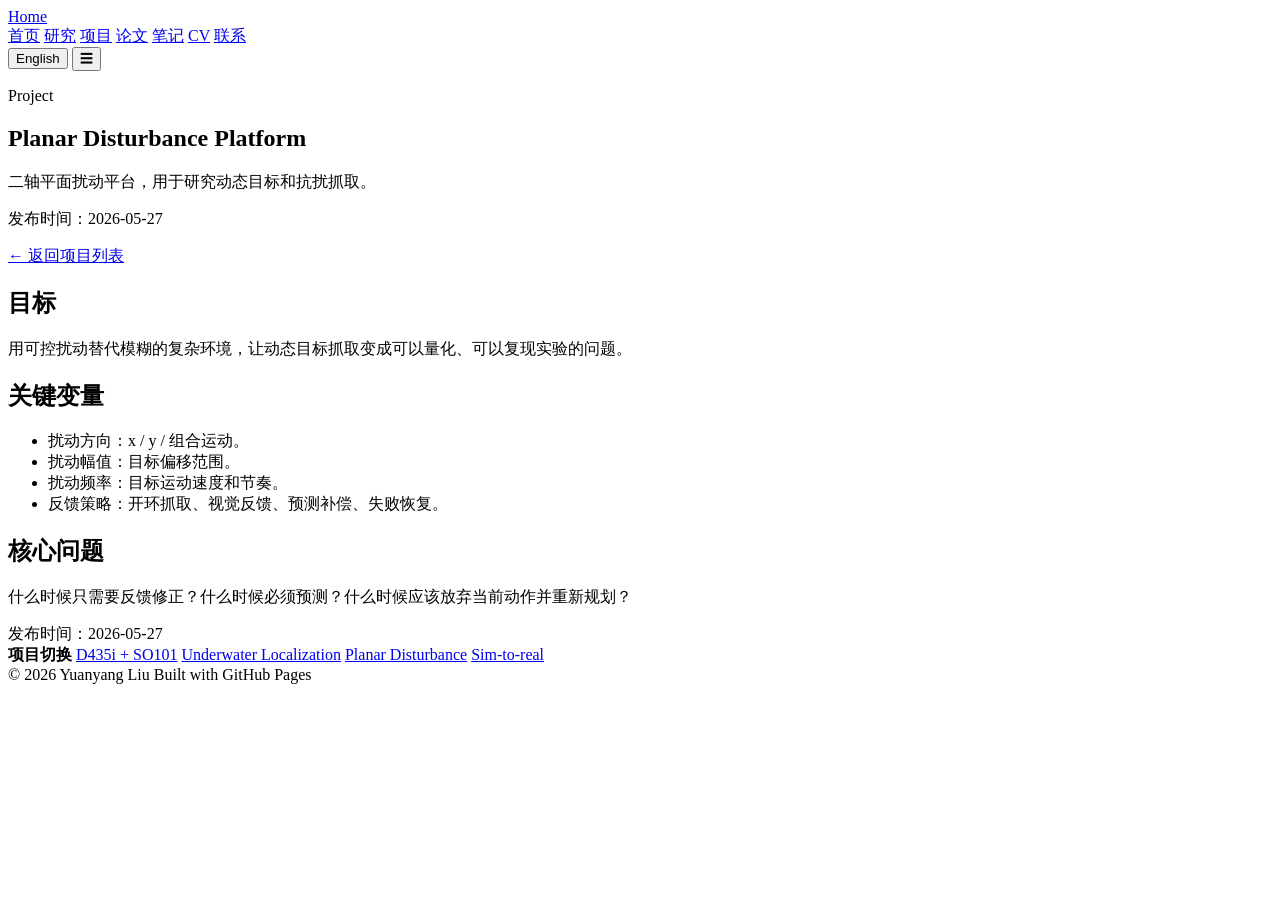
==== commit 7fddf303: "Add files via upload" ====
--- a/index.html
+++ b/index.html
@@ -1,207 +1,74 @@
 <!DOCTYPE html>
+
 <html lang="zh-CN">
 <head>
-  <meta charset="UTF-8" />
-  <meta name="viewport" content="width=device-width, initial-scale=1.0" />
-  <title>Yuanyang Liu | Home</title>
-  <meta name="description" content="Yuanyang Liu personal homepage: embodied AI, robot manipulation, underwater grasping, projects, notes, publications, and CV." />
-  <link rel="stylesheet" href="/style.css" />
+<meta charset="utf-8"/>
+<meta content="width=device-width, initial-scale=1.0" name="viewport"/>
+<title>Yuanyang Liu | Planar Disturbance Platform</title>
+<meta content="Yuanyang Liu personal homepage: embodied AI, robot manipulation, underwater grasping, projects, notes, publications, and CV." name="description"/>
+<link href="/style.css" rel="stylesheet"/>
 </head>
 <body>
 <header class="site-header">
-  <div class="container nav-container">
-    <a class="logo" href="/" data-zh="Home" data-en="Home">Home</a>
-
-    <nav class="nav-links" id="navLinks">
-      <a href="/" data-zh="首页" data-en="Home">首页</a>
-      <a href="/index.html#research" data-zh="研究" data-en="Research">研究</a>
-      <a href="/index.html#projects" data-zh="项目" data-en="Projects">项目</a>
-      <a href="/publications.html" data-zh="论文" data-en="Publications">论文</a>
-      <a href="/notes.html" data-zh="笔记" data-en="Notes">笔记</a>
-      <a href="/cv.html" data-zh="CV" data-en="CV">CV</a>
-      <a href="/index.html#contact" data-zh="联系" data-en="Contact">联系</a>
-    </nav>
-
-    <div class="nav-actions">
-      <button class="lang-toggle" id="langToggle">English</button>
-      <button class="menu-toggle" id="menuToggle">☰</button>
-    </div>
-  </div>
+<div class="container nav-container">
+<a class="logo" data-en="Home" data-zh="Home" href="/">Home</a>
+<nav class="nav-links" id="navLinks">
+<a data-en="Home" data-zh="首页" href="/">首页</a>
+<a data-en="Research" data-zh="研究" href="/index.html#research">研究</a>
+<a data-en="Projects" data-zh="项目" href="/index.html#projects">项目</a>
+<a data-en="Publications" data-zh="论文" href="/publications.html">论文</a>
+<a data-en="Notes" data-zh="笔记" href="/notes.html">笔记</a>
+<a data-en="CV" data-zh="CV" href="/cv.html">CV</a>
+<a data-en="Contact" data-zh="联系" href="/index.html#contact">联系</a>
+</nav>
+<div class="nav-actions">
+<button class="lang-toggle" id="langToggle">English</button>
+<button class="menu-toggle" id="menuToggle">☰</button>
+</div>
+</div>
 </header>
 <main>
-  <section class="hero">
-    <div class="container hero-grid">
-      <div class="hero-text">
-        <p class="eyebrow" data-zh="具身智能 · 机器人操作 · 水下抓取" data-en="Embodied AI · Robot Manipulation · Underwater Grasping">具身智能 · 机器人操作 · 水下抓取</p>
-        <h1 data-zh="让机器人在真实系统中稳定完成操作任务" data-en="Building reliable robot manipulation systems in the real world">让机器人在真实系统中稳定完成操作任务</h1>
-        <p class="hero-description"
-           data-zh="我关注 robot manipulation 与 embodied AI。当前主要搭建水下/类水下抓取系统，研究动态目标感知、目标扰动、动作偏差与闭环恢复。"
-           data-en="I work on robot manipulation and embodied AI. My current focus is building underwater-inspired grasping systems and studying dynamic perception, target disturbance, action deviation, and closed-loop recovery.">我关注 robot manipulation 与 embodied AI。当前主要搭建水下/类水下抓取系统，研究动态目标感知、目标扰动、动作偏差与闭环恢复。</p>
+<section class="page-hero">
+<div class="container">
+<p class="section-kicker">Project</p>
+<h1>Planar Disturbance Platform</h1>
+<p data-en="A two-axis planar disturbance platform for dynamic targets and robust grasping." data-zh="二轴平面扰动平台，用于研究动态目标和抗扰抓取。">二轴平面扰动平台，用于研究动态目标和抗扰抓取。</p>
+<p class="page-timestamp" data-en="Published: 2026-05-27" data-zh="发布时间：2026-05-27">发布时间：2026-05-27</p></div>
+</section>
+<section class="section">
+<div class="container detail-layout">
+<article class="panel">
+<a class="back-link" data-en="← Back to Projects" data-zh="← 返回项目列表" href="/index.html#projects">← 返回项目列表</a>
+<h2 data-en="Goal" data-zh="目标">目标</h2>
+<p data-en="Use controlled disturbance to replace vague environmental complexity, making dynamic target grasping measurable and reproducible." data-zh="用可控扰动替代模糊的复杂环境，让动态目标抓取变成可以量化、可以复现实验的问题。">用可控扰动替代模糊的复杂环境，让动态目标抓取变成可以量化、可以复现实验的问题。</p>
+<h2 data-en="Key Variables" data-zh="关键变量">关键变量</h2>
+<ul><li data-en="Disturbance direction: x, y, or combined motion." data-zh="扰动方向：x / y / 组合运动。">扰动方向：x / y / 组合运动。</li>
+<li data-en="Amplitude: target displacement range." data-zh="扰动幅值：目标偏移范围。">扰动幅值：目标偏移范围。</li>
+<li data-en="Frequency: target motion speed and rhythm." data-zh="扰动频率：目标运动速度和节奏。">扰动频率：目标运动速度和节奏。</li>
+<li data-en="Feedback strategy: open-loop grasping, visual feedback, prediction, and recovery." data-zh="反馈策略：开环抓取、视觉反馈、预测补偿、失败恢复。">反馈策略：开环抓取、视觉反馈、预测补偿、失败恢复。</li></ul>
+<h2 data-en="Core Question" data-zh="核心问题">核心问题</h2>
+<p data-en="When is feedback correction sufficient? When is prediction necessary? When should the system abandon the current action and replan?" data-zh="什么时候只需要反馈修正？什么时候必须预测？什么时候应该放弃当前动作并重新规划？">什么时候只需要反馈修正？什么时候必须预测？什么时候应该放弃当前动作并重新规划？</p>
+<div class="content-timestamp"><span data-en="Published: 2026-05-27" data-zh="发布时间：2026-05-27">发布时间：2026-05-27</span></div></article>
+<aside class="side-nav">
+<strong data-en="Projects" data-zh="项目切换">项目切换</strong>
+<a href="/projects/d435i-so101.html">D435i + SO101</a>
+<a href="/projects/underwater-localization.html">Underwater Localization</a>
+<a href="/projects/planar-disturbance.html">Planar Disturbance</a>
+<a href="/projects/sim-to-real.html">Sim-to-real</a>
 
-        <div class="hero-actions">
-          <a href="#projects" class="button primary" data-zh="查看项目" data-en="View Projects">查看项目</a>
-          <a href="/cv.html" class="button" data-zh="查看 CV" data-en="View CV">查看 CV</a>
-        </div>
 
-        <div class="quick-info">
-          <div>
-            <span class="quick-label" data-zh="身份" data-en="Role">身份</span>
-            <span data-zh="硕博生 / Graduate Student" data-en="Graduate Student">硕博生 / Graduate Student</span>
-          </div>
-          <div>
-            <span class="quick-label" data-zh="方向" data-en="Focus">方向</span>
-            <span>Robot Manipulation</span>
-          </div>
-          <div>
-            <span class="quick-label" data-zh="邮箱" data-en="Email">邮箱</span>
-            <span>2283523323@qq.com</span>
-          </div>
-        </div>
-      </div>
 
-      <aside class="profile-card">
-        <div class="avatar-wrap">
-          <img src="/avatar.jpg" alt="Yuanyang Liu" class="avatar" onerror="this.style.display='none'; this.parentElement.style.background='#e7efff';" />
-        </div>
-        <h2>Yuanyang Liu</h2>
-        <p class="profile-subtitle">Embodied AI / Robot Manipulation</p>
-        <p class="profile-text"
-           data-zh="当前关注：水下抓取、动态目标、抗扰操作、视觉反馈与恢复。"
-           data-en="Current focus: underwater grasping, dynamic targets, robust manipulation, visual feedback, and recovery.">当前关注：水下抓取、动态目标、抗扰操作、视觉反馈与恢复。</p>
-        <div class="profile-links">
-          <a href="mailto:2283523323@qq.com">Email</a>
-          <a href="https://github.com/Yuanyang0806" target="_blank" rel="noopener">GitHub</a>
-        </div>
-      </aside>
-    </div>
-  </section>
 
-  <section id="about" class="section">
-    <div class="container two-column">
-      <div>
-        <p class="section-kicker">About</p>
-        <h2 data-zh="关于我" data-en="About Me">关于我</h2>
-      </div>
-      <div class="content-block">
-        <p data-zh="我是一名具身智能与机器人操作方向的研究生。相比只做网页展示，我更希望主页记录真实系统、实验过程、失败案例和逐步形成的研究问题。"
-           data-en="I am a graduate student working on embodied AI and robot manipulation. I use this homepage to record systems, experiments, failure cases, and research questions emerging from real robotic work.">我是一名具身智能与机器人操作方向的研究生。相比只做网页展示，我更希望主页记录真实系统、实验过程、失败案例和逐步形成的研究问题。</p>
-        <p data-zh="当前工作围绕一个最小闭环抓取系统展开：感知目标、估计位置、执行动作、观察偏差，并逐步加入扰动和恢复机制。"
-           data-en="My current work starts from a minimal closed-loop grasping system: perceive the target, estimate its position, execute actions, observe deviations, and gradually add disturbance and recovery mechanisms.">当前工作围绕一个最小闭环抓取系统展开：感知目标、估计位置、执行动作、观察偏差，并逐步加入扰动和恢复机制。</p>
-      </div>
-    </div>
-  </section>
 
-  <section id="research" class="section muted">
-    <div class="container">
-      <p class="section-kicker">Research</p>
-      <h2 data-zh="研究方向" data-en="Research Interests">研究方向</h2>
-      <div class="card-grid">
-        <article class="card">
-          <h3 data-zh="Underwater robotic manipulation" data-en="Underwater robotic manipulation">Underwater robotic manipulation</h3>
-          <p data-zh="水下/类水下抓取系统、目标定位、闭环执行与实验协议。" data-en="Underwater-inspired grasping systems, target localization, closed-loop execution, and experimental protocols.">水下/类水下抓取系统、目标定位、闭环执行与实验协议。</p>
-        </article>
-        <article class="card">
-          <h3 data-zh="Dynamic target perception" data-en="Dynamic target perception">Dynamic target perception</h3>
-          <p data-zh="面向运动或受扰目标的视觉跟踪、状态估计与操作表征。" data-en="Visual tracking, state estimation, and manipulation-oriented representations for moving or disturbed objects.">面向运动或受扰目标的视觉跟踪、状态估计与操作表征。</p>
-        </article>
-        <article class="card">
-          <h3 data-zh="Robust grasping under disturbance" data-en="Robust grasping under disturbance">Robust grasping under disturbance</h3>
-          <p data-zh="目标扰动、执行偏差、失败检测、纠偏与恢复。" data-en="Target disturbance, execution deviation, failure detection, correction, and recovery.">目标扰动、执行偏差、失败检测、纠偏与恢复。</p>
-        </article>
-        <article class="card">
-          <h3 data-zh="Policy learning for manipulation" data-en="Policy learning for manipulation">Policy learning for manipulation</h3>
-          <p data-zh="模仿学习、强化学习、VLA 与 diffusion policy 在真实操作任务中的应用与失效分析。" data-en="Imitation learning, reinforcement learning, VLA models, and diffusion policies for real manipulation tasks.">模仿学习、强化学习、VLA 与 diffusion policy 在真实操作任务中的应用与失效分析。</p>
-        </article>
-      </div>
-    </div>
-  </section>
-
-  <section id="projects" class="section">
-    <div class="container">
-      <p class="section-kicker">Projects</p>
-      <h2 data-zh="项目" data-en="Projects">项目</h2>
-      <div class="project-grid">
-        <a class="project-card" href="/projects/d435i-so101.html">
-          <span class="project-meta">System</span>
-          <h3>D435i + SO101 Visual Grasping System</h3>
-          <p data-zh="基于 D435i 与 SO101 的视觉抓取最小闭环。" data-en="A minimal visual grasping loop based on D435i and SO101.">基于 D435i 与 SO101 的视觉抓取最小闭环。</p>
-        </a>
-        <a class="project-card" href="/projects/underwater-localization.html">
-          <span class="project-meta">Vision</span>
-          <h3>Underwater Target Localization</h3>
-          <p data-zh="面向水下/类水下环境的目标定位与坐标估计。" data-en="Target localization and coordinate estimation in underwater-inspired environments.">面向水下/类水下环境的目标定位与坐标估计。</p>
-        </a>
-        <a class="project-card" href="/projects/planar-disturbance.html">
-          <span class="project-meta">Experiment</span>
-          <h3>Planar Disturbance Platform</h3>
-          <p data-zh="二轴平面扰动平台，用于研究动态目标与抗扰抓取。" data-en="A two-axis planar disturbance platform for dynamic targets and robust grasping.">二轴平面扰动平台，用于研究动态目标与抗扰抓取。</p>
-        </a>
-        <a class="project-card" href="/projects/sim-to-real.html">
-          <span class="project-meta">Pipeline</span>
-          <h3>Sim-to-real Manipulation Pipeline</h3>
-          <p data-zh="后续用于组织仿真、数据、策略学习和真机验证。" data-en="A future pipeline for simulation, data, policy learning, and real-robot validation.">后续用于组织仿真、数据、策略学习和真机验证。</p>
-        </a>
-      </div>
-    </div>
-  </section>
-
-  <section id="publications" class="section muted">
-    <div class="container two-column">
-      <div>
-        <p class="section-kicker">Publications</p>
-        <h2 data-zh="论文与成果" data-en="Publications">论文与成果</h2>
-      </div>
-      <div class="content-block">
-        <p data-zh="这里后续放论文、preprint、poster、技术报告、代码链接。当前先作为成果占位，不做过度包装。" data-en="This section will list papers, preprints, posters, technical reports, and code links. For now, it remains a clean placeholder.">这里后续放论文、preprint、poster、技术报告、代码链接。当前先作为成果占位，不做过度包装。</p>
-        <a class="button" href="/publications.html" data-zh="进入论文页" data-en="Open Publications">进入论文页</a>
-      </div>
-    </div>
-  </section>
-
-  <section id="notes" class="section">
-    <div class="container">
-      <p class="section-kicker">Notes</p>
-      <h2 data-zh="笔记" data-en="Notes">笔记</h2>
-      <div class="card-grid">
-        <a class="card" href="/notes/system-setup.html">
-          <h3 data-zh="系统搭建记录" data-en="System Setup">系统搭建记录</h3>
-          <p data-zh="相机、机械臂、标定、ROS 2、LeRobot、实验调试。" data-en="Camera, manipulator, calibration, ROS 2, LeRobot, and debugging notes.">相机、机械臂、标定、ROS 2、LeRobot、实验调试。</p>
-        </a>
-        <a class="card" href="/notes/paper-reading.html">
-          <h3 data-zh="论文阅读" data-en="Paper Reading">论文阅读</h3>
-          <p data-zh="manipulation、VLA、diffusion policy、sim-to-real 等论文整理。" data-en="Notes on manipulation, VLA, diffusion policy, sim-to-real, and related topics.">manipulation、VLA、diffusion policy、sim-to-real 等论文整理。</p>
-        </a>
-        <a class="card" href="/notes/experiment-review.html">
-          <h3 data-zh="实验复盘" data-en="Experiment Review">实验复盘</h3>
-          <p data-zh="失败案例、误差来源、数据分布、评估指标与 ablation。" data-en="Failure cases, error sources, data distribution, metrics, and ablations.">失败案例、误差来源、数据分布、评估指标与 ablation。</p>
-        </a>
-        <a class="card" href="/notes.html">
-          <h3 data-zh="更多笔记" data-en="More Notes">更多笔记</h3>
-          <p data-zh="进入笔记索引页，后续可持续添加 Obsidian 输出内容。" data-en="Open the notes index. More Obsidian-exported notes can be added later.">进入笔记索引页，后续可持续添加 Obsidian 输出内容。</p>
-        </a>
-      </div>
-    </div>
-  </section>
-
-  <section id="contact" class="section contact-section">
-    <div class="container contact-card">
-      <div>
-        <p class="section-kicker">Contact</p>
-        <h2 data-zh="联系" data-en="Contact">联系</h2>
-        <p data-zh="如果你对机器人操作、具身智能、水下抓取或真实机器人系统感兴趣，可以通过邮箱或 GitHub 联系我。" data-en="If you are interested in robot manipulation, embodied AI, underwater grasping, or real robotic systems, feel free to contact me by email or GitHub.">如果你对机器人操作、具身智能、水下抓取或真实机器人系统感兴趣，可以通过邮箱或 GitHub 联系我。</p>
-      </div>
-      <div class="contact-links">
-        <a href="mailto:2283523323@qq.com">2283523323@qq.com</a>
-        <a href="https://github.com/Yuanyang0806" target="_blank" rel="noopener">github.com/Yuanyang0806</a>
-      </div>
-    </div>
-  </section>
+</aside>
+</div>
+</section>
 </main>
 <footer class="footer">
-  <div class="container footer-content">
-    <span>© 2026 Yuanyang Liu</span>
-    <span data-zh="Built with GitHub Pages" data-en="Built with GitHub Pages">Built with GitHub Pages</span>
-  </div>
+<div class="container footer-content">
+<span>© 2026 Yuanyang Liu</span>
+<span data-en="Built with GitHub Pages" data-zh="Built with GitHub Pages">Built with GitHub Pages</span>
+</div>
 </footer>
 <script src="/script.js"></script>
 </body>
--- a/style.css
+++ b/style.css
@@ -1,433 +1,63 @@
-:root {
-  --bg: #f7f9fc;
-  --bg-soft: #eef5ff;
-  --card: #ffffff;
-  --text: #142033;
-  --muted: #5d6d83;
-  --heading: #071426;
-  --primary: #1d4ed8;
-  --primary-soft: #e7efff;
-  --border: #dbe6f3;
-  --shadow: 0 18px 45px rgba(15, 23, 42, 0.07);
-  --radius: 22px;
-}
+<!DOCTYPE html>
 
-* { box-sizing: border-box; }
+<html lang="zh-CN">
+<head>
+<meta charset="utf-8"/>
+<meta content="width=device-width, initial-scale=1.0" name="viewport"/>
+<title>Yuanyang Liu | Publications</title>
+<meta content="Yuanyang Liu personal homepage: embodied AI, robot manipulation, underwater grasping, projects, notes, publications, and CV." name="description"/>
+<link href="/style.css" rel="stylesheet"/>
+</head>
+<body>
+<header class="site-header">
+<div class="container nav-container">
+<a class="logo" data-en="Home" data-zh="Home" href="/">Home</a>
+<nav class="nav-links" id="navLinks">
+<a data-en="Home" data-zh="首页" href="/">首页</a>
+<a data-en="Research" data-zh="研究" href="/index.html#research">研究</a>
+<a data-en="Projects" data-zh="项目" href="/index.html#projects">项目</a>
+<a data-en="Publications" data-zh="论文" href="/publications.html">论文</a>
+<a data-en="Notes" data-zh="笔记" href="/notes.html">笔记</a>
+<a data-en="CV" data-zh="CV" href="/cv.html">CV</a>
+<a data-en="Contact" data-zh="联系" href="/index.html#contact">联系</a>
+</nav>
+<div class="nav-actions">
+<button class="lang-toggle" id="langToggle">English</button>
+<button class="menu-toggle" id="menuToggle">☰</button>
+</div>
+</div>
+</header>
+<main>
+<section class="page-hero">
+<div class="container">
+<p class="section-kicker">Publications</p>
+<h1 data-en="Publications and Outputs" data-zh="论文与成果">论文与成果</h1>
+<p data-en="This page will list papers, preprints, posters, technical reports, and code links. It is currently kept as a clean placeholder." data-zh="后续这里放正式论文、预印本、poster、技术报告与代码链接。当前先保持占位，避免过度包装未完成成果。">后续这里放正式论文、预印本、poster、技术报告与代码链接。当前先保持占位，避免过度包装未完成成果。</p>
+<p class="page-timestamp" data-en="Published: 2026-05-27" data-zh="发布时间：2026-05-27">发布时间：2026-05-27</p></div>
+</section>
+<section class="section">
+<div class="container detail-layout single-column">
+<article class="panel">
+<h2 data-en="Preprints / Papers" data-zh="Preprints / Papers">Preprints / Papers</h2>
+<p data-en="Coming soon. This section will be updated when preprints, submissions, or technical reports are available." data-zh="Coming soon. 等有投稿、预印本或技术报告后再补充。">Coming soon. 等有投稿、预印本或技术报告后再补充。</p>
+<h2 data-en="Suggested Entry Format" data-zh="推荐维护格式">推荐维护格式</h2>
+<ul>
+<li data-en="Title: paper title" data-zh="Title：论文标题">Title：论文标题</li>
+<li data-en="Authors: author list" data-zh="Authors：作者列表">Authors：作者列表</li>
+<li data-en="Venue: conference, journal, or preprint server" data-zh="Venue：会议/期刊/预印本平台">Venue：会议/期刊/预印本平台</li>
+<li data-en="Links: paper / code / project / poster" data-zh="Links：paper / code / project / poster">Links：paper / code / project / poster</li>
+</ul>
+<div class="content-timestamp"><span data-en="Published: 2026-05-27" data-zh="发布时间：2026-05-27">发布时间：2026-05-27</span></div></article>
 
-html { scroll-behavior: smooth; }
-
-body {
-  margin: 0;
-  font-family: Inter, "Segoe UI", "PingFang SC", "Microsoft YaHei", Arial, sans-serif;
-  color: var(--text);
-  background: var(--bg);
-  line-height: 1.75;
-}
-
-a { color: inherit; text-decoration: none; }
-a:hover { color: var(--primary); }
-
-.container {
-  width: min(1120px, 92%);
-  margin: 0 auto;
-}
-
-.site-header {
-  position: sticky;
-  top: 0;
-  z-index: 100;
-  background: rgba(247, 249, 252, 0.92);
-  backdrop-filter: blur(14px);
-  border-bottom: 1px solid rgba(219, 230, 243, 0.9);
-}
-
-.nav-container {
-  min-height: 76px;
-  display: flex;
-  align-items: center;
-  justify-content: space-between;
-  gap: 24px;
-}
-
-.logo {
-  font-weight: 900;
-  color: var(--heading);
-  letter-spacing: -0.025em;
-  white-space: nowrap;
-}
-
-.nav-links {
-  display: flex;
-  align-items: center;
-  gap: 22px;
-  color: var(--muted);
-  font-size: 15px;
-}
-
-.nav-actions {
-  display: flex;
-  align-items: center;
-  gap: 12px;
-}
-
-.lang-toggle {
-  border: 1px solid var(--border);
-  background: #fff;
-  color: var(--primary);
-  border-radius: 999px;
-  padding: 8px 14px;
-  cursor: pointer;
-  font-weight: 800;
-  box-shadow: 0 8px 20px rgba(15, 23, 42, 0.05);
-}
-
-.menu-toggle {
-  display: none;
-  border: 1px solid var(--border);
-  background: #fff;
-  border-radius: 10px;
-  padding: 7px 10px;
-  cursor: pointer;
-}
-
-.hero {
-  padding: 94px 0 82px;
-  background:
-    radial-gradient(circle at 10% 20%, rgba(37, 99, 235, 0.14), transparent 32%),
-    radial-gradient(circle at 88% 18%, rgba(14, 165, 233, 0.14), transparent 28%),
-    linear-gradient(135deg, #f8fbff 0%, #edf4ff 60%, #f7f9fc 100%);
-}
-
-.hero-grid {
-  display: grid;
-  grid-template-columns: minmax(0, 1.72fr) 350px;
-  gap: 46px;
-  align-items: center;
-}
-
-.eyebrow,
-.section-kicker {
-  margin: 0 0 10px;
-  color: var(--primary);
-  font-size: 13px;
-  font-weight: 900;
-  letter-spacing: 0.12em;
-  text-transform: uppercase;
-}
-
-.hero h1 {
-  margin: 0 0 22px;
-  color: var(--heading);
-  font-size: clamp(38px, 5vw, 62px);
-  line-height: 1.12;
-  letter-spacing: -0.055em;
-}
-
-.hero-description {
-  margin: 0;
-  max-width: 760px;
-  color: var(--muted);
-  font-size: 18px;
-}
-
-.hero-actions {
-  display: flex;
-  flex-wrap: wrap;
-  gap: 14px;
-  margin-top: 30px;
-}
-
-.button {
-  display: inline-flex;
-  min-height: 46px;
-  align-items: center;
-  justify-content: center;
-  padding: 0 20px;
-  border-radius: 14px;
-  font-weight: 900;
-  border: 1px solid var(--border);
-  background: #fff;
-}
-
-.button.primary {
-  border-color: var(--primary);
-  background: var(--primary);
-  color: #fff;
-  box-shadow: 0 14px 30px rgba(37, 99, 235, 0.22);
-}
-
-.button.primary:hover { color: #fff; background: #1e40af; }
-
-.quick-info {
-  display: grid;
-  grid-template-columns: repeat(3, minmax(0, 1fr));
-  gap: 12px;
-  margin-top: 34px;
-  max-width: 760px;
-}
-
-.quick-info div {
-  border: 1px solid var(--border);
-  border-radius: 16px;
-  background: rgba(255,255,255,0.76);
-  padding: 14px;
-}
-
-.quick-label {
-  display: block;
-  margin-bottom: 4px;
-  color: var(--muted);
-  font-size: 12px;
-  font-weight: 900;
-}
-
-.profile-card,
-.panel,
-.card,
-.project-card {
-  background: var(--card);
-  border: 1px solid var(--border);
-  border-radius: var(--radius);
-  box-shadow: var(--shadow);
-}
-
-.profile-card {
-  padding: 30px;
-  text-align: center;
-}
-
-.avatar-wrap {
-  width: 144px;
-  height: 144px;
-  margin: 0 auto 20px;
-  border-radius: 50%;
-  padding: 5px;
-  background: linear-gradient(135deg, #2563eb, #38bdf8);
-}
-
-.avatar {
-  width: 100%;
-  height: 100%;
-  border-radius: 50%;
-  display: block;
-  object-fit: cover;
-  background: #e2e8f0;
-  border: 4px solid #fff;
-}
-
-.profile-card h2 { margin: 0; color: var(--heading); }
-.profile-subtitle { margin: 6px 0 14px; color: var(--primary); font-weight: 900; }
-.profile-text { margin: 0; color: var(--muted); }
-
-.profile-links {
-  display: flex;
-  justify-content: center;
-  gap: 12px;
-  margin-top: 22px;
-}
-.profile-links a {
-  border: 1px solid var(--border);
-  border-radius: 999px;
-  padding: 8px 14px;
-  font-weight: 900;
-  color: var(--primary);
-  background: #fff;
-}
-
-.section { padding: 82px 0; }
-.section.muted { background: var(--bg-soft); }
-
-.section h2,
-.page-hero h1 {
-  margin: 0 0 28px;
-  color: var(--heading);
-  font-size: clamp(30px, 3vw, 44px);
-  line-height: 1.2;
-  letter-spacing: -0.04em;
-}
-
-.two-column {
-  display: grid;
-  grid-template-columns: 300px minmax(0, 1fr);
-  gap: 56px;
-}
-
-.content-block {
-  color: var(--muted);
-  font-size: 17px;
-}
-.content-block p:first-child { margin-top: 0; }
-
-.card-grid {
-  display: grid;
-  grid-template-columns: repeat(4, minmax(0, 1fr));
-  gap: 18px;
-}
-
-.card {
-  padding: 24px;
-  box-shadow: 0 12px 32px rgba(15, 23, 42, 0.045);
-}
-.card h3 { margin: 0 0 10px; color: var(--heading); letter-spacing: -0.025em; }
-.card p { margin: 0; color: var(--muted); }
-
-.project-grid {
-  display: grid;
-  grid-template-columns: repeat(2, minmax(0, 1fr));
-  gap: 22px;
-}
-.project-card {
-  display: block;
-  padding: 28px;
-  transition: transform .16s ease, box-shadow .16s ease, border-color .16s ease;
-}
-.project-card:hover {
-  transform: translateY(-2px);
-  border-color: #9eb8e8;
-  box-shadow: 0 22px 52px rgba(15, 23, 42, 0.10);
-}
-.project-meta {
-  display: inline-block;
-  margin-bottom: 12px;
-  color: var(--primary);
-  background: var(--primary-soft);
-  border-radius: 999px;
-  padding: 5px 12px;
-  font-size: 12px;
-  font-weight: 900;
-}
-.project-card h3 { margin: 0 0 10px; color: var(--heading); font-size: 22px; }
-.project-card p { margin: 0; color: var(--muted); }
-
-.page-hero {
-  padding: 74px 0 64px;
-  background: linear-gradient(135deg, #f8fbff 0%, #edf4ff 100%);
-  border-bottom: 1px solid var(--border);
-}
-.page-hero p {
-  max-width: 780px;
-  color: var(--muted);
-  font-size: 18px;
-}
-
-.panel {
-  padding: 34px;
-}
-.panel h2, .panel h3 { color: var(--heading); }
-.panel h2:first-child, .panel h3:first-child { margin-top: 0; }
-.panel p, .panel li { color: var(--muted); }
-
-.item-list {
-  display: grid;
-  gap: 18px;
-}
-.item-link {
-  display: block;
-  padding: 24px;
-  border: 1px solid var(--border);
-  border-radius: 18px;
-  background: #fff;
-}
-.item-link:hover { border-color: #9eb8e8; }
-
-.detail-layout {
-  display: grid;
-  grid-template-columns: minmax(0, 1fr) 280px;
-  gap: 28px;
-  align-items: start;
-}
-.side-nav {
-  position: sticky;
-  top: 96px;
-  padding: 20px;
-  border: 1px solid var(--border);
-  border-radius: 18px;
-  background: #fff;
-}
-.side-nav a {
-  display: block;
-  padding: 8px 0;
-  color: var(--muted);
-}
-.side-nav a:hover { color: var(--primary); }
-
-.back-link {
-  display: inline-flex;
-  margin-bottom: 18px;
-  color: var(--primary);
-  font-weight: 900;
-}
-
-.contact-section {
-  background: linear-gradient(135deg, #0f172a, #1d4ed8);
-  color: #fff;
-}
-.contact-section .section-kicker,
-.contact-section h2,
-.contact-section p { color: #fff; }
-.contact-card {
-  display: grid;
-  grid-template-columns: minmax(0, 1.4fr) minmax(280px, 0.8fr);
-  gap: 36px;
-  align-items: center;
-}
-.contact-links { display: grid; gap: 12px; }
-.contact-links a {
-  display: block;
-  border: 1px solid rgba(255,255,255,0.25);
-  border-radius: 16px;
-  background: rgba(255,255,255,0.12);
-  padding: 14px 16px;
-  font-weight: 900;
-}
-
-.footer {
-  padding: 28px 0;
-  background: #071426;
-  color: #a9b7ca;
-}
-.footer-content {
-  display: flex;
-  justify-content: space-between;
-  gap: 20px;
-  font-size: 14px;
-}
-
-@media (max-width: 980px) {
-  .hero-grid, .two-column, .contact-card, .detail-layout {
-    grid-template-columns: 1fr;
-  }
-  .card-grid { grid-template-columns: repeat(2, minmax(0, 1fr)); }
-  .profile-card { max-width: 440px; }
-  .side-nav { position: static; }
-}
-
-@media (max-width: 760px) {
-  .nav-container {
-    min-height: auto;
-    padding: 16px 0;
-    align-items: flex-start;
-  }
-  .nav-links {
-    display: none;
-    position: absolute;
-    left: 4%;
-    right: 4%;
-    top: 68px;
-    flex-direction: column;
-    align-items: flex-start;
-    gap: 10px;
-    padding: 18px;
-    border: 1px solid var(--border);
-    border-radius: 18px;
-    background: #fff;
-    box-shadow: var(--shadow);
-  }
-  .nav-links.open { display: flex; }
-  .menu-toggle { display: inline-block; }
-  .hero { padding: 64px 0; }
-  .quick-info, .project-grid { grid-template-columns: 1fr; }
-  .card-grid { grid-template-columns: 1fr; }
-  .section { padding: 64px 0; }
-  .footer-content { flex-direction: column; }
-}+</div>
+</section>
+</main>
+<footer class="footer">
+<div class="container footer-content">
+<span>© 2026 Yuanyang Liu</span>
+<span data-en="Built with GitHub Pages" data-zh="Built with GitHub Pages">Built with GitHub Pages</span>
+</div>
+</footer>
+<script src="/script.js"></script>
+</body>
+</html>
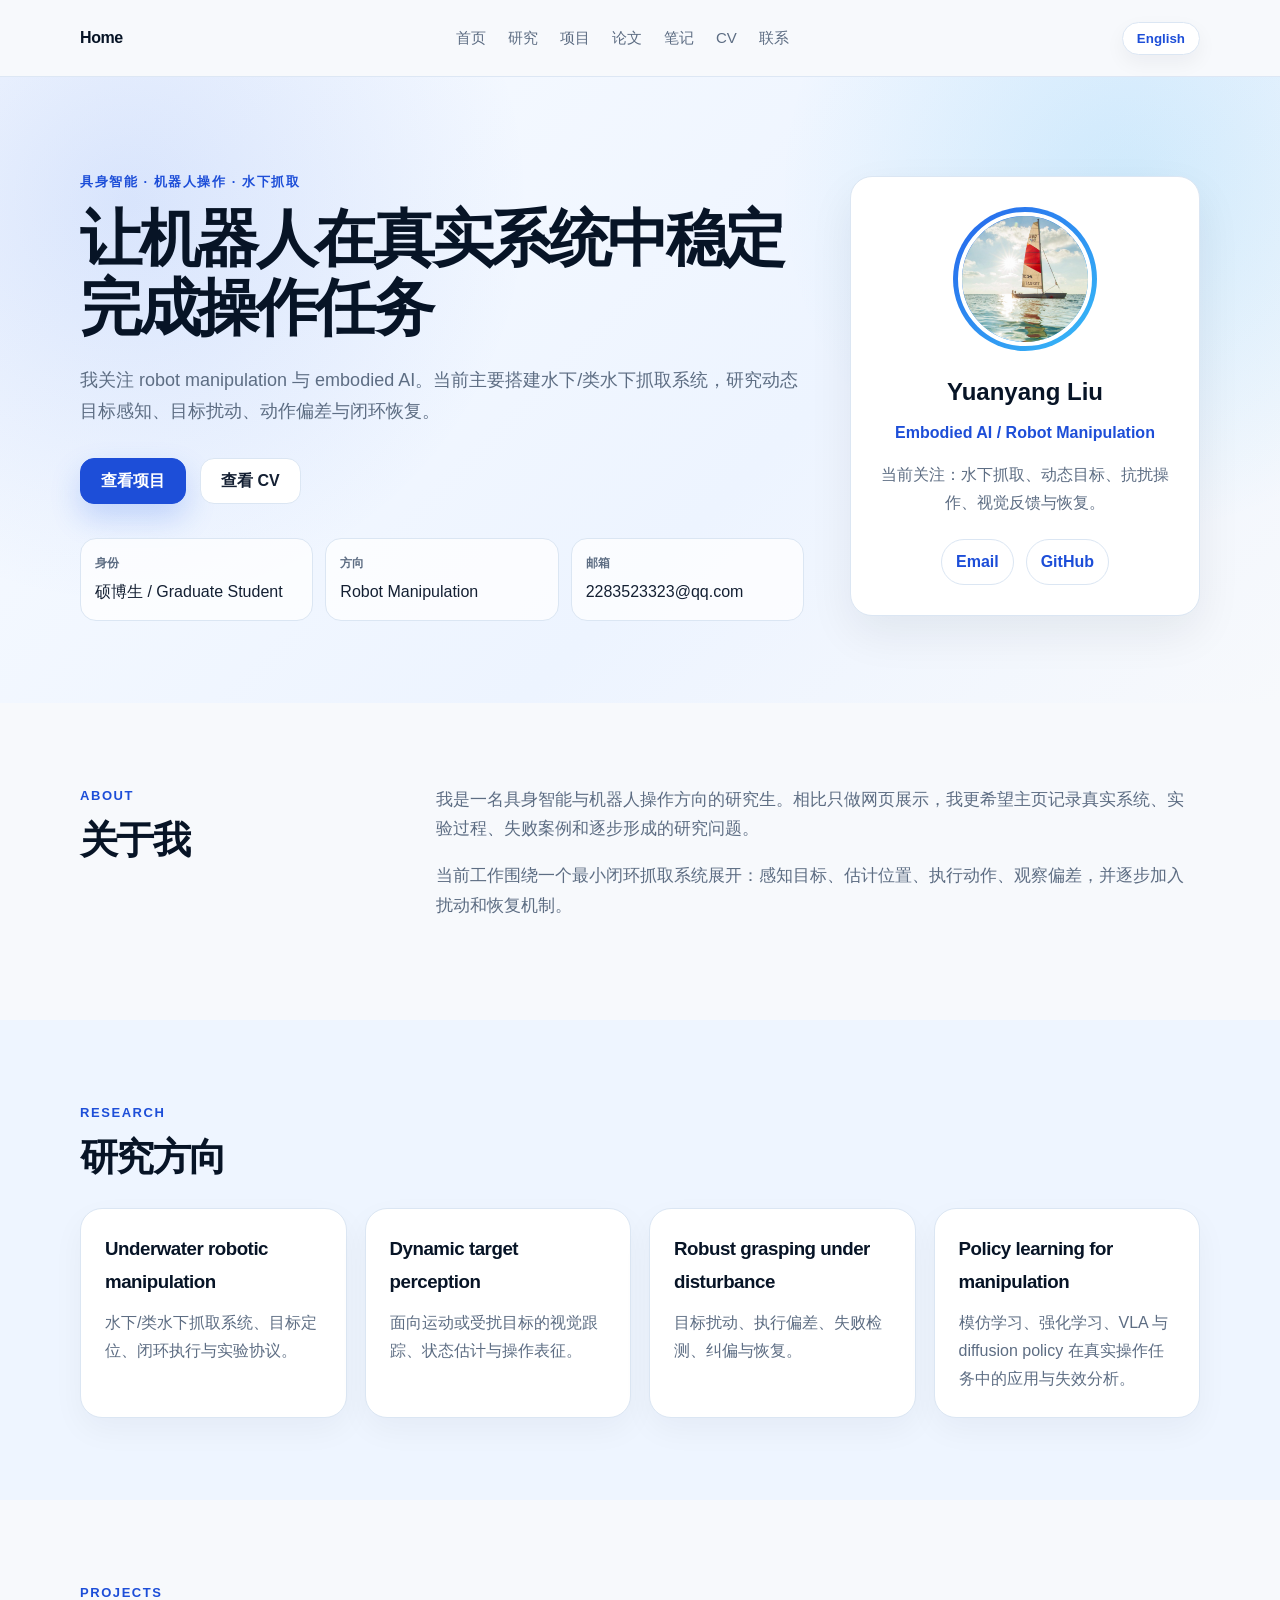
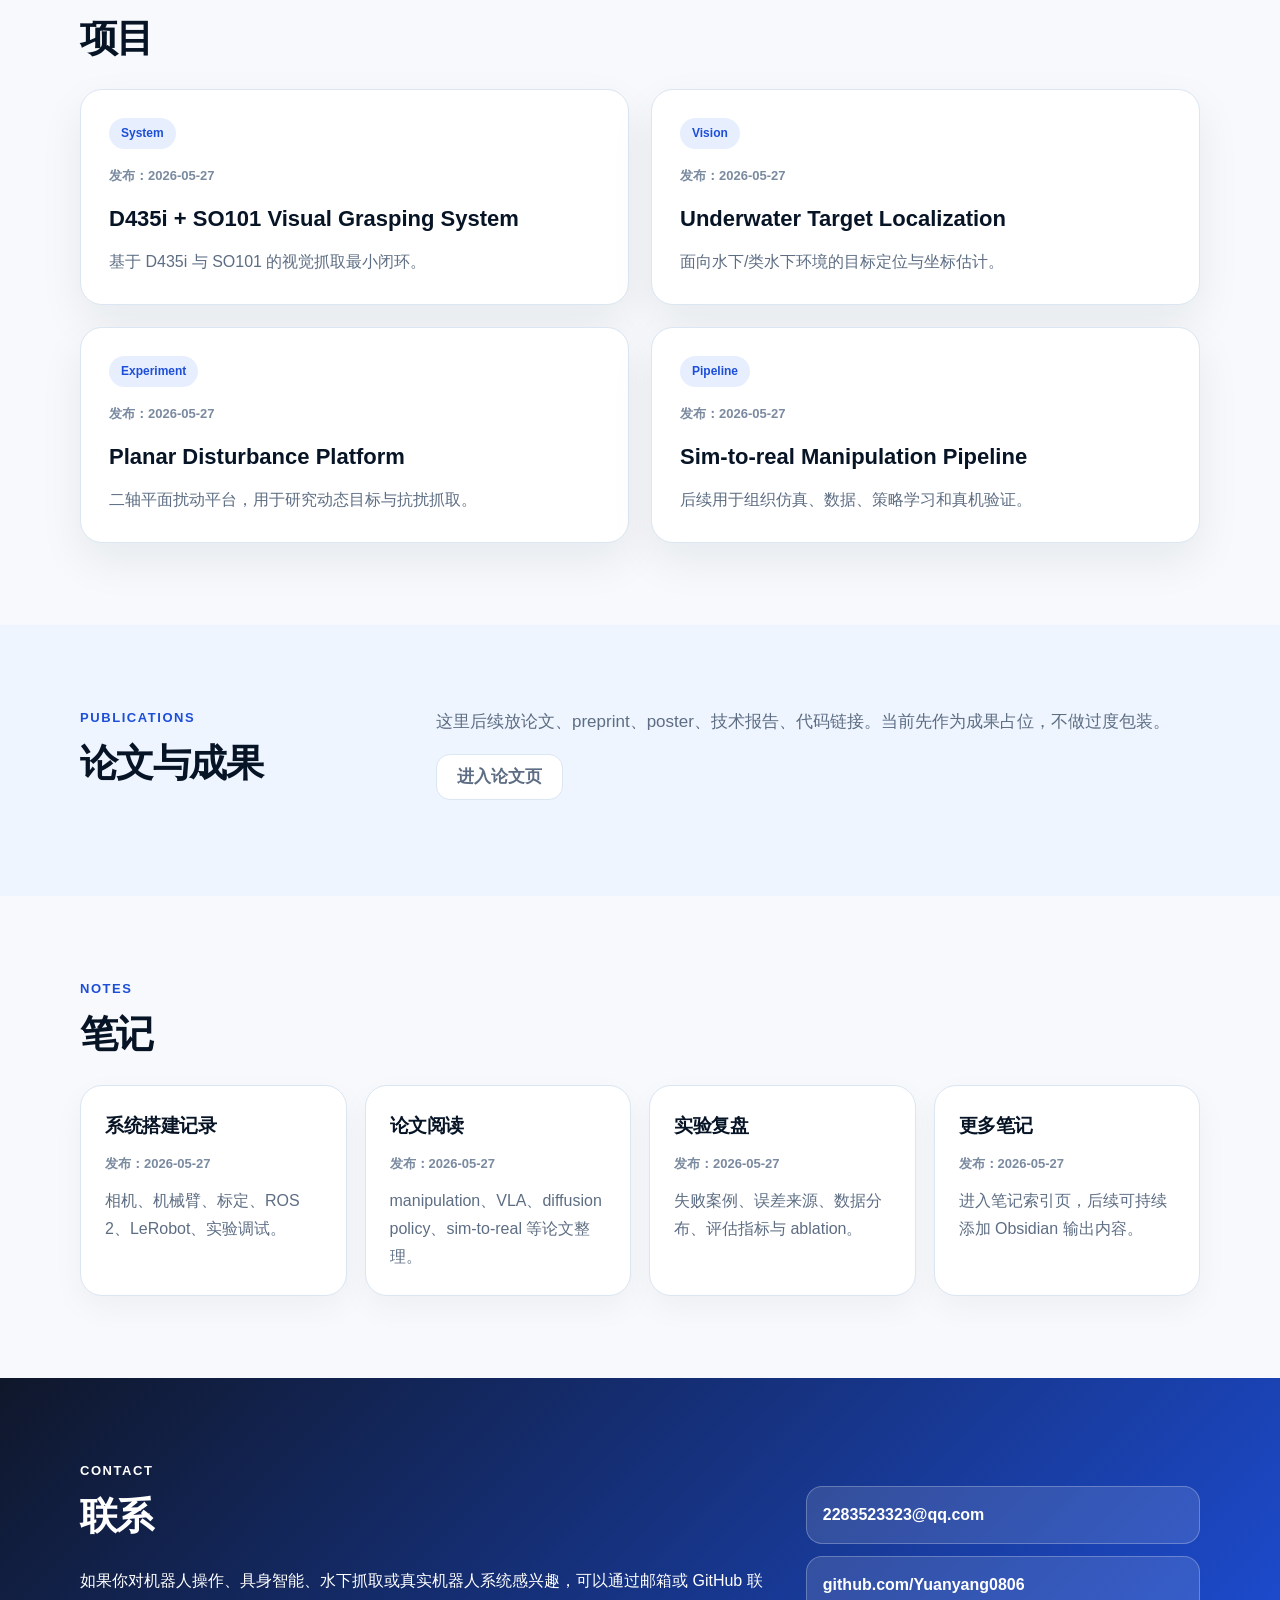
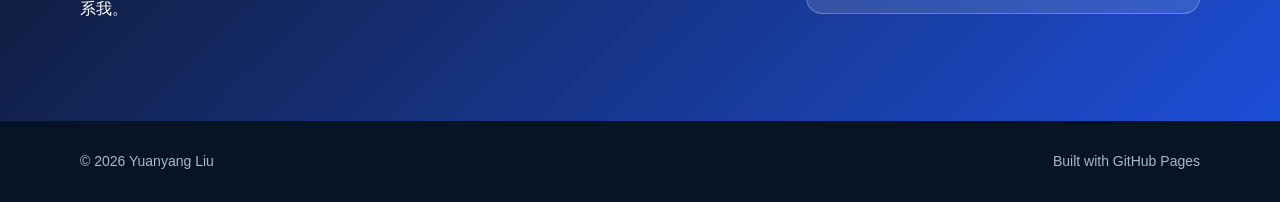
==== commit 76afc276: "Add files via upload" ====
--- a/index.html
+++ b/index.html
@@ -4,7 +4,7 @@
 <head>
 <meta charset="utf-8"/>
 <meta content="width=device-width, initial-scale=1.0" name="viewport"/>
-<title>Yuanyang Liu | Planar Disturbance Platform</title>
+<title>Yuanyang Liu | Home</title>
 <meta content="Yuanyang Liu personal homepage: embodied AI, robot manipulation, underwater grasping, projects, notes, publications, and CV." name="description"/>
 <link href="/style.css" rel="stylesheet"/>
 </head>
@@ -28,39 +28,156 @@
 </div>
 </header>
 <main>
-<section class="page-hero">
+<section class="hero">
+<div class="container hero-grid">
+<div class="hero-text">
+<p class="eyebrow" data-en="Embodied AI · Robot Manipulation · Underwater Grasping" data-zh="具身智能 · 机器人操作 · 水下抓取">具身智能 · 机器人操作 · 水下抓取</p>
+<h1 data-en="Building reliable robot manipulation systems in the real world" data-zh="让机器人在真实系统中稳定完成操作任务">让机器人在真实系统中稳定完成操作任务</h1>
+<p class="hero-description" data-en="I work on robot manipulation and embodied AI. My current focus is building underwater-inspired grasping systems and studying dynamic perception, target disturbance, action deviation, and closed-loop recovery." data-zh="我关注 robot manipulation 与 embodied AI。当前主要搭建水下/类水下抓取系统，研究动态目标感知、目标扰动、动作偏差与闭环恢复。">我关注 robot manipulation 与 embodied AI。当前主要搭建水下/类水下抓取系统，研究动态目标感知、目标扰动、动作偏差与闭环恢复。</p>
+<div class="hero-actions">
+<a class="button primary" data-en="View Projects" data-zh="查看项目" href="#projects">查看项目</a>
+<a class="button" data-en="View CV" data-zh="查看 CV" href="/cv.html">查看 CV</a>
+</div>
+<div class="quick-info">
+<div>
+<span class="quick-label" data-en="Role" data-zh="身份">身份</span>
+<span data-en="Graduate Student" data-zh="硕博生 / Graduate Student">硕博生 / Graduate Student</span>
+</div>
+<div>
+<span class="quick-label" data-en="Focus" data-zh="方向">方向</span>
+<span>Robot Manipulation</span>
+</div>
+<div>
+<span class="quick-label" data-en="Email" data-zh="邮箱">邮箱</span>
+<span>2283523323@qq.com</span>
+</div>
+</div>
+</div>
+<aside class="profile-card">
+<div class="avatar-wrap">
+<img alt="Yuanyang Liu" class="avatar" onerror="this.style.display='none'; this.parentElement.style.background='#e7efff';" src="/avatar.jpg"/>
+</div>
+<h2>Yuanyang Liu</h2>
+<p class="profile-subtitle">Embodied AI / Robot Manipulation</p>
+<p class="profile-text" data-en="Current focus: underwater grasping, dynamic targets, robust manipulation, visual feedback, and recovery." data-zh="当前关注：水下抓取、动态目标、抗扰操作、视觉反馈与恢复。">当前关注：水下抓取、动态目标、抗扰操作、视觉反馈与恢复。</p>
+<div class="profile-links">
+<a href="mailto:2283523323@qq.com">Email</a>
+<a href="https://github.com/Yuanyang0806" rel="noopener" target="_blank">GitHub</a>
+</div>
+</aside>
+</div>
+</section>
+<section class="section" id="about">
+<div class="container two-column">
+<div>
+<p class="section-kicker">About</p>
+<h2 data-en="About Me" data-zh="关于我">关于我</h2>
+</div>
+<div class="content-block">
+<p data-en="I am a graduate student working on embodied AI and robot manipulation. I use this homepage to record systems, experiments, failure cases, and research questions emerging from real robotic work." data-zh="我是一名具身智能与机器人操作方向的研究生。相比只做网页展示，我更希望主页记录真实系统、实验过程、失败案例和逐步形成的研究问题。">我是一名具身智能与机器人操作方向的研究生。相比只做网页展示，我更希望主页记录真实系统、实验过程、失败案例和逐步形成的研究问题。</p>
+<p data-en="My current work starts from a minimal closed-loop grasping system: perceive the target, estimate its position, execute actions, observe deviations, and gradually add disturbance and recovery mechanisms." data-zh="当前工作围绕一个最小闭环抓取系统展开：感知目标、估计位置、执行动作、观察偏差，并逐步加入扰动和恢复机制。">当前工作围绕一个最小闭环抓取系统展开：感知目标、估计位置、执行动作、观察偏差，并逐步加入扰动和恢复机制。</p>
+</div>
+</div>
+</section>
+<section class="section muted" id="research">
 <div class="container">
-<p class="section-kicker">Project</p>
-<h1>Planar Disturbance Platform</h1>
-<p data-en="A two-axis planar disturbance platform for dynamic targets and robust grasping." data-zh="二轴平面扰动平台，用于研究动态目标和抗扰抓取。">二轴平面扰动平台，用于研究动态目标和抗扰抓取。</p>
-<p class="page-timestamp" data-en="Published: 2026-05-27" data-zh="发布时间：2026-05-27">发布时间：2026-05-27</p></div>
+<p class="section-kicker">Research</p>
+<h2 data-en="Research Interests" data-zh="研究方向">研究方向</h2>
+<div class="card-grid">
+<article class="card">
+<h3 data-en="Underwater robotic manipulation" data-zh="Underwater robotic manipulation">Underwater robotic manipulation</h3>
+<p data-en="Underwater-inspired grasping systems, target localization, closed-loop execution, and experimental protocols." data-zh="水下/类水下抓取系统、目标定位、闭环执行与实验协议。">水下/类水下抓取系统、目标定位、闭环执行与实验协议。</p>
+</article>
+<article class="card">
+<h3 data-en="Dynamic target perception" data-zh="Dynamic target perception">Dynamic target perception</h3>
+<p data-en="Visual tracking, state estimation, and manipulation-oriented representations for moving or disturbed objects." data-zh="面向运动或受扰目标的视觉跟踪、状态估计与操作表征。">面向运动或受扰目标的视觉跟踪、状态估计与操作表征。</p>
+</article>
+<article class="card">
+<h3 data-en="Robust grasping under disturbance" data-zh="Robust grasping under disturbance">Robust grasping under disturbance</h3>
+<p data-en="Target disturbance, execution deviation, failure detection, correction, and recovery." data-zh="目标扰动、执行偏差、失败检测、纠偏与恢复。">目标扰动、执行偏差、失败检测、纠偏与恢复。</p>
+</article>
+<article class="card">
+<h3 data-en="Policy learning for manipulation" data-zh="Policy learning for manipulation">Policy learning for manipulation</h3>
+<p data-en="Imitation learning, reinforcement learning, VLA models, and diffusion policies for real manipulation tasks." data-zh="模仿学习、强化学习、VLA 与 diffusion policy 在真实操作任务中的应用与失效分析。">模仿学习、强化学习、VLA 与 diffusion policy 在真实操作任务中的应用与失效分析。</p>
+</article>
+</div>
+</div>
 </section>
-<section class="section">
-<div class="container detail-layout">
-<article class="panel">
-<a class="back-link" data-en="← Back to Projects" data-zh="← 返回项目列表" href="/index.html#projects">← 返回项目列表</a>
-<h2 data-en="Goal" data-zh="目标">目标</h2>
-<p data-en="Use controlled disturbance to replace vague environmental complexity, making dynamic target grasping measurable and reproducible." data-zh="用可控扰动替代模糊的复杂环境，让动态目标抓取变成可以量化、可以复现实验的问题。">用可控扰动替代模糊的复杂环境，让动态目标抓取变成可以量化、可以复现实验的问题。</p>
-<h2 data-en="Key Variables" data-zh="关键变量">关键变量</h2>
-<ul><li data-en="Disturbance direction: x, y, or combined motion." data-zh="扰动方向：x / y / 组合运动。">扰动方向：x / y / 组合运动。</li>
-<li data-en="Amplitude: target displacement range." data-zh="扰动幅值：目标偏移范围。">扰动幅值：目标偏移范围。</li>
-<li data-en="Frequency: target motion speed and rhythm." data-zh="扰动频率：目标运动速度和节奏。">扰动频率：目标运动速度和节奏。</li>
-<li data-en="Feedback strategy: open-loop grasping, visual feedback, prediction, and recovery." data-zh="反馈策略：开环抓取、视觉反馈、预测补偿、失败恢复。">反馈策略：开环抓取、视觉反馈、预测补偿、失败恢复。</li></ul>
-<h2 data-en="Core Question" data-zh="核心问题">核心问题</h2>
-<p data-en="When is feedback correction sufficient? When is prediction necessary? When should the system abandon the current action and replan?" data-zh="什么时候只需要反馈修正？什么时候必须预测？什么时候应该放弃当前动作并重新规划？">什么时候只需要反馈修正？什么时候必须预测？什么时候应该放弃当前动作并重新规划？</p>
-<div class="content-timestamp"><span data-en="Published: 2026-05-27" data-zh="发布时间：2026-05-27">发布时间：2026-05-27</span></div></article>
-<aside class="side-nav">
-<strong data-en="Projects" data-zh="项目切换">项目切换</strong>
-<a href="/projects/d435i-so101.html">D435i + SO101</a>
-<a href="/projects/underwater-localization.html">Underwater Localization</a>
-<a href="/projects/planar-disturbance.html">Planar Disturbance</a>
-<a href="/projects/sim-to-real.html">Sim-to-real</a>
-
-
-
-
-
-</aside>
+<section class="section" id="projects">
+<div class="container">
+<p class="section-kicker">Projects</p>
+<h2 data-en="Projects" data-zh="项目">项目</h2>
+<div class="project-grid">
+<a class="project-card" href="/projects/d435i-so101.html">
+<span class="project-meta">System</span><span class="card-date" data-en="Published: 2026-05-27" data-zh="发布：2026-05-27">发布：2026-05-27</span>
+<h3>D435i + SO101 Visual Grasping System</h3>
+<p data-en="A minimal visual grasping loop based on D435i and SO101." data-zh="基于 D435i 与 SO101 的视觉抓取最小闭环。">基于 D435i 与 SO101 的视觉抓取最小闭环。</p>
+</a>
+<a class="project-card" href="/projects/underwater-localization.html">
+<span class="project-meta">Vision</span><span class="card-date" data-en="Published: 2026-05-27" data-zh="发布：2026-05-27">发布：2026-05-27</span>
+<h3>Underwater Target Localization</h3>
+<p data-en="Target localization and coordinate estimation in underwater-inspired environments." data-zh="面向水下/类水下环境的目标定位与坐标估计。">面向水下/类水下环境的目标定位与坐标估计。</p>
+</a>
+<a class="project-card" href="/projects/planar-disturbance.html">
+<span class="project-meta">Experiment</span><span class="card-date" data-en="Published: 2026-05-27" data-zh="发布：2026-05-27">发布：2026-05-27</span>
+<h3>Planar Disturbance Platform</h3>
+<p data-en="A two-axis planar disturbance platform for dynamic targets and robust grasping." data-zh="二轴平面扰动平台，用于研究动态目标与抗扰抓取。">二轴平面扰动平台，用于研究动态目标与抗扰抓取。</p>
+</a>
+<a class="project-card" href="/projects/sim-to-real.html">
+<span class="project-meta">Pipeline</span><span class="card-date" data-en="Published: 2026-05-27" data-zh="发布：2026-05-27">发布：2026-05-27</span>
+<h3>Sim-to-real Manipulation Pipeline</h3>
+<p data-en="A future pipeline for simulation, data, policy learning, and real-robot validation." data-zh="后续用于组织仿真、数据、策略学习和真机验证。">后续用于组织仿真、数据、策略学习和真机验证。</p>
+</a>
+</div>
+</div>
+</section>
+<section class="section muted" id="publications">
+<div class="container two-column">
+<div>
+<p class="section-kicker">Publications</p>
+<h2 data-en="Publications" data-zh="论文与成果">论文与成果</h2>
+</div>
+<div class="content-block">
+<p data-en="This section will list papers, preprints, posters, technical reports, and code links. For now, it remains a clean placeholder." data-zh="这里后续放论文、preprint、poster、技术报告、代码链接。当前先作为成果占位，不做过度包装。">这里后续放论文、preprint、poster、技术报告、代码链接。当前先作为成果占位，不做过度包装。</p>
+<a class="button" data-en="Open Publications" data-zh="进入论文页" href="/publications.html">进入论文页</a>
+</div>
+</div>
+</section>
+<section class="section" id="notes">
+<div class="container">
+<p class="section-kicker">Notes</p>
+<h2 data-en="Notes" data-zh="笔记">笔记</h2>
+<div class="card-grid">
+<a class="card" href="/notes/system-setup.html">
+<h3 data-en="System Setup" data-zh="系统搭建记录">系统搭建记录</h3><span class="card-date" data-en="Published: 2026-05-27" data-zh="发布：2026-05-27">发布：2026-05-27</span>
+<p data-en="Camera, manipulator, calibration, ROS 2, LeRobot, and debugging notes." data-zh="相机、机械臂、标定、ROS 2、LeRobot、实验调试。">相机、机械臂、标定、ROS 2、LeRobot、实验调试。</p>
+</a>
+<a class="card" href="/notes/paper-reading.html">
+<h3 data-en="Paper Reading" data-zh="论文阅读">论文阅读</h3><span class="card-date" data-en="Published: 2026-05-27" data-zh="发布：2026-05-27">发布：2026-05-27</span>
+<p data-en="Notes on manipulation, VLA, diffusion policy, sim-to-real, and related topics." data-zh="manipulation、VLA、diffusion policy、sim-to-real 等论文整理。">manipulation、VLA、diffusion policy、sim-to-real 等论文整理。</p>
+</a>
+<a class="card" href="/notes/experiment-review.html">
+<h3 data-en="Experiment Review" data-zh="实验复盘">实验复盘</h3><span class="card-date" data-en="Published: 2026-05-27" data-zh="发布：2026-05-27">发布：2026-05-27</span>
+<p data-en="Failure cases, error sources, data distribution, metrics, and ablations." data-zh="失败案例、误差来源、数据分布、评估指标与 ablation。">失败案例、误差来源、数据分布、评估指标与 ablation。</p>
+</a>
+<a class="card" href="/notes.html">
+<h3 data-en="More Notes" data-zh="更多笔记">更多笔记</h3><span class="card-date" data-en="Published: 2026-05-27" data-zh="发布：2026-05-27">发布：2026-05-27</span>
+<p data-en="Open the notes index. More Obsidian-exported notes can be added later." data-zh="进入笔记索引页，后续可持续添加 Obsidian 输出内容。">进入笔记索引页，后续可持续添加 Obsidian 输出内容。</p>
+</a>
+</div>
+</div>
+</section>
+<section class="section contact-section" id="contact">
+<div class="container contact-card">
+<div>
+<p class="section-kicker">Contact</p>
+<h2 data-en="Contact" data-zh="联系">联系</h2>
+<p data-en="If you are interested in robot manipulation, embodied AI, underwater grasping, or real robotic systems, feel free to contact me by email or GitHub." data-zh="如果你对机器人操作、具身智能、水下抓取或真实机器人系统感兴趣，可以通过邮箱或 GitHub 联系我。">如果你对机器人操作、具身智能、水下抓取或真实机器人系统感兴趣，可以通过邮箱或 GitHub 联系我。</p>
+</div>
+<div class="contact-links">
+<a href="mailto:2283523323@qq.com">2283523323@qq.com</a>
+<a href="https://github.com/Yuanyang0806" rel="noopener" target="_blank">github.com/Yuanyang0806</a>
+</div>
 </div>
 </section>
 </main>
--- a/style.css
+++ b/style.css
@@ -1,63 +1,473 @@
-<!DOCTYPE html>
-
-<html lang="zh-CN">
-<head>
-<meta charset="utf-8"/>
-<meta content="width=device-width, initial-scale=1.0" name="viewport"/>
-<title>Yuanyang Liu | Publications</title>
-<meta content="Yuanyang Liu personal homepage: embodied AI, robot manipulation, underwater grasping, projects, notes, publications, and CV." name="description"/>
-<link href="/style.css" rel="stylesheet"/>
-</head>
-<body>
-<header class="site-header">
-<div class="container nav-container">
-<a class="logo" data-en="Home" data-zh="Home" href="/">Home</a>
-<nav class="nav-links" id="navLinks">
-<a data-en="Home" data-zh="首页" href="/">首页</a>
-<a data-en="Research" data-zh="研究" href="/index.html#research">研究</a>
-<a data-en="Projects" data-zh="项目" href="/index.html#projects">项目</a>
-<a data-en="Publications" data-zh="论文" href="/publications.html">论文</a>
-<a data-en="Notes" data-zh="笔记" href="/notes.html">笔记</a>
-<a data-en="CV" data-zh="CV" href="/cv.html">CV</a>
-<a data-en="Contact" data-zh="联系" href="/index.html#contact">联系</a>
-</nav>
-<div class="nav-actions">
-<button class="lang-toggle" id="langToggle">English</button>
-<button class="menu-toggle" id="menuToggle">☰</button>
-</div>
-</div>
-</header>
-<main>
-<section class="page-hero">
-<div class="container">
-<p class="section-kicker">Publications</p>
-<h1 data-en="Publications and Outputs" data-zh="论文与成果">论文与成果</h1>
-<p data-en="This page will list papers, preprints, posters, technical reports, and code links. It is currently kept as a clean placeholder." data-zh="后续这里放正式论文、预印本、poster、技术报告与代码链接。当前先保持占位，避免过度包装未完成成果。">后续这里放正式论文、预印本、poster、技术报告与代码链接。当前先保持占位，避免过度包装未完成成果。</p>
-<p class="page-timestamp" data-en="Published: 2026-05-27" data-zh="发布时间：2026-05-27">发布时间：2026-05-27</p></div>
-</section>
-<section class="section">
-<div class="container detail-layout single-column">
-<article class="panel">
-<h2 data-en="Preprints / Papers" data-zh="Preprints / Papers">Preprints / Papers</h2>
-<p data-en="Coming soon. This section will be updated when preprints, submissions, or technical reports are available." data-zh="Coming soon. 等有投稿、预印本或技术报告后再补充。">Coming soon. 等有投稿、预印本或技术报告后再补充。</p>
-<h2 data-en="Suggested Entry Format" data-zh="推荐维护格式">推荐维护格式</h2>
-<ul>
-<li data-en="Title: paper title" data-zh="Title：论文标题">Title：论文标题</li>
-<li data-en="Authors: author list" data-zh="Authors：作者列表">Authors：作者列表</li>
-<li data-en="Venue: conference, journal, or preprint server" data-zh="Venue：会议/期刊/预印本平台">Venue：会议/期刊/预印本平台</li>
-<li data-en="Links: paper / code / project / poster" data-zh="Links：paper / code / project / poster">Links：paper / code / project / poster</li>
-</ul>
-<div class="content-timestamp"><span data-en="Published: 2026-05-27" data-zh="发布时间：2026-05-27">发布时间：2026-05-27</span></div></article>
-
-</div>
-</section>
-</main>
-<footer class="footer">
-<div class="container footer-content">
-<span>© 2026 Yuanyang Liu</span>
-<span data-en="Built with GitHub Pages" data-zh="Built with GitHub Pages">Built with GitHub Pages</span>
-</div>
-</footer>
-<script src="/script.js"></script>
-</body>
-</html>
+:root {
+  --bg: #f7f9fc;
+  --bg-soft: #eef5ff;
+  --card: #ffffff;
+  --text: #142033;
+  --muted: #5d6d83;
+  --heading: #071426;
+  --primary: #1d4ed8;
+  --primary-soft: #e7efff;
+  --border: #dbe6f3;
+  --shadow: 0 18px 45px rgba(15, 23, 42, 0.07);
+  --radius: 22px;
+}
+
+* { box-sizing: border-box; }
+
+html { scroll-behavior: smooth; }
+
+body {
+  margin: 0;
+  font-family: Inter, "Segoe UI", "PingFang SC", "Microsoft YaHei", Arial, sans-serif;
+  color: var(--text);
+  background: var(--bg);
+  line-height: 1.75;
+}
+
+a { color: inherit; text-decoration: none; }
+a:hover { color: var(--primary); }
+
+.container {
+  width: min(1120px, 92%);
+  margin: 0 auto;
+}
+
+.site-header {
+  position: sticky;
+  top: 0;
+  z-index: 100;
+  background: rgba(247, 249, 252, 0.92);
+  backdrop-filter: blur(14px);
+  border-bottom: 1px solid rgba(219, 230, 243, 0.9);
+}
+
+.nav-container {
+  min-height: 76px;
+  display: flex;
+  align-items: center;
+  justify-content: space-between;
+  gap: 24px;
+}
+
+.logo {
+  font-weight: 900;
+  color: var(--heading);
+  letter-spacing: -0.025em;
+  white-space: nowrap;
+}
+
+.nav-links {
+  display: flex;
+  align-items: center;
+  gap: 22px;
+  color: var(--muted);
+  font-size: 15px;
+}
+
+.nav-actions {
+  display: flex;
+  align-items: center;
+  gap: 12px;
+}
+
+.lang-toggle {
+  border: 1px solid var(--border);
+  background: #fff;
+  color: var(--primary);
+  border-radius: 999px;
+  padding: 8px 14px;
+  cursor: pointer;
+  font-weight: 800;
+  box-shadow: 0 8px 20px rgba(15, 23, 42, 0.05);
+}
+
+.menu-toggle {
+  display: none;
+  border: 1px solid var(--border);
+  background: #fff;
+  border-radius: 10px;
+  padding: 7px 10px;
+  cursor: pointer;
+}
+
+.hero {
+  padding: 94px 0 82px;
+  background:
+    radial-gradient(circle at 10% 20%, rgba(37, 99, 235, 0.14), transparent 32%),
+    radial-gradient(circle at 88% 18%, rgba(14, 165, 233, 0.14), transparent 28%),
+    linear-gradient(135deg, #f8fbff 0%, #edf4ff 60%, #f7f9fc 100%);
+}
+
+.hero-grid {
+  display: grid;
+  grid-template-columns: minmax(0, 1.72fr) 350px;
+  gap: 46px;
+  align-items: center;
+}
+
+.eyebrow,
+.section-kicker {
+  margin: 0 0 10px;
+  color: var(--primary);
+  font-size: 13px;
+  font-weight: 900;
+  letter-spacing: 0.12em;
+  text-transform: uppercase;
+}
+
+.hero h1 {
+  margin: 0 0 22px;
+  color: var(--heading);
+  font-size: clamp(38px, 5vw, 62px);
+  line-height: 1.12;
+  letter-spacing: -0.055em;
+}
+
+.hero-description {
+  margin: 0;
+  max-width: 760px;
+  color: var(--muted);
+  font-size: 18px;
+}
+
+.hero-actions {
+  display: flex;
+  flex-wrap: wrap;
+  gap: 14px;
+  margin-top: 30px;
+}
+
+.button {
+  display: inline-flex;
+  min-height: 46px;
+  align-items: center;
+  justify-content: center;
+  padding: 0 20px;
+  border-radius: 14px;
+  font-weight: 900;
+  border: 1px solid var(--border);
+  background: #fff;
+}
+
+.button.primary {
+  border-color: var(--primary);
+  background: var(--primary);
+  color: #fff;
+  box-shadow: 0 14px 30px rgba(37, 99, 235, 0.22);
+}
+
+.button.primary:hover { color: #fff; background: #1e40af; }
+
+.quick-info {
+  display: grid;
+  grid-template-columns: repeat(3, minmax(0, 1fr));
+  gap: 12px;
+  margin-top: 34px;
+  max-width: 760px;
+}
+
+.quick-info div {
+  border: 1px solid var(--border);
+  border-radius: 16px;
+  background: rgba(255,255,255,0.76);
+  padding: 14px;
+}
+
+.quick-label {
+  display: block;
+  margin-bottom: 4px;
+  color: var(--muted);
+  font-size: 12px;
+  font-weight: 900;
+}
+
+.profile-card,
+.panel,
+.card,
+.project-card {
+  background: var(--card);
+  border: 1px solid var(--border);
+  border-radius: var(--radius);
+  box-shadow: var(--shadow);
+}
+
+.profile-card {
+  padding: 30px;
+  text-align: center;
+}
+
+.avatar-wrap {
+  width: 144px;
+  height: 144px;
+  margin: 0 auto 20px;
+  border-radius: 50%;
+  padding: 5px;
+  background: linear-gradient(135deg, #2563eb, #38bdf8);
+}
+
+.avatar {
+  width: 100%;
+  height: 100%;
+  border-radius: 50%;
+  display: block;
+  object-fit: cover;
+  background: #e2e8f0;
+  border: 4px solid #fff;
+}
+
+.profile-card h2 { margin: 0; color: var(--heading); }
+.profile-subtitle { margin: 6px 0 14px; color: var(--primary); font-weight: 900; }
+.profile-text { margin: 0; color: var(--muted); }
+
+.profile-links {
+  display: flex;
+  justify-content: center;
+  gap: 12px;
+  margin-top: 22px;
+}
+.profile-links a {
+  border: 1px solid var(--border);
+  border-radius: 999px;
+  padding: 8px 14px;
+  font-weight: 900;
+  color: var(--primary);
+  background: #fff;
+}
+
+.section { padding: 82px 0; }
+.section.muted { background: var(--bg-soft); }
+
+.section h2,
+.page-hero h1 {
+  margin: 0 0 28px;
+  color: var(--heading);
+  font-size: clamp(30px, 3vw, 44px);
+  line-height: 1.2;
+  letter-spacing: -0.04em;
+}
+
+.two-column {
+  display: grid;
+  grid-template-columns: 300px minmax(0, 1fr);
+  gap: 56px;
+}
+
+.content-block {
+  color: var(--muted);
+  font-size: 17px;
+}
+.content-block p:first-child { margin-top: 0; }
+
+.card-grid {
+  display: grid;
+  grid-template-columns: repeat(4, minmax(0, 1fr));
+  gap: 18px;
+}
+
+.card {
+  padding: 24px;
+  box-shadow: 0 12px 32px rgba(15, 23, 42, 0.045);
+}
+.card h3 { margin: 0 0 10px; color: var(--heading); letter-spacing: -0.025em; }
+.card p { margin: 0; color: var(--muted); }
+
+.project-grid {
+  display: grid;
+  grid-template-columns: repeat(2, minmax(0, 1fr));
+  gap: 22px;
+}
+.project-card {
+  display: block;
+  padding: 28px;
+  transition: transform .16s ease, box-shadow .16s ease, border-color .16s ease;
+}
+.project-card:hover {
+  transform: translateY(-2px);
+  border-color: #9eb8e8;
+  box-shadow: 0 22px 52px rgba(15, 23, 42, 0.10);
+}
+.project-meta {
+  display: inline-block;
+  margin-bottom: 12px;
+  color: var(--primary);
+  background: var(--primary-soft);
+  border-radius: 999px;
+  padding: 5px 12px;
+  font-size: 12px;
+  font-weight: 900;
+}
+.project-card h3 { margin: 0 0 10px; color: var(--heading); font-size: 22px; }
+.project-card p { margin: 0; color: var(--muted); }
+
+.page-hero {
+  padding: 74px 0 64px;
+  background: linear-gradient(135deg, #f8fbff 0%, #edf4ff 100%);
+  border-bottom: 1px solid var(--border);
+}
+.page-hero p {
+  max-width: 780px;
+  color: var(--muted);
+  font-size: 18px;
+}
+
+.panel {
+  padding: 34px;
+}
+.panel h2, .panel h3 { color: var(--heading); }
+.panel h2:first-child, .panel h3:first-child { margin-top: 0; }
+.panel p, .panel li { color: var(--muted); }
+
+.item-list {
+  display: grid;
+  gap: 18px;
+}
+.item-link {
+  display: block;
+  padding: 24px;
+  border: 1px solid var(--border);
+  border-radius: 18px;
+  background: #fff;
+}
+.item-link:hover { border-color: #9eb8e8; }
+
+.detail-layout {
+  display: grid;
+  grid-template-columns: minmax(0, 1fr) 280px;
+  gap: 28px;
+  align-items: start;
+}
+.side-nav {
+  position: sticky;
+  top: 96px;
+  padding: 20px;
+  border: 1px solid var(--border);
+  border-radius: 18px;
+  background: #fff;
+}
+.side-nav a {
+  display: block;
+  padding: 8px 0;
+  color: var(--muted);
+}
+.side-nav a:hover { color: var(--primary); }
+
+.back-link {
+  display: inline-flex;
+  margin-bottom: 18px;
+  color: var(--primary);
+  font-weight: 900;
+}
+
+.contact-section {
+  background: linear-gradient(135deg, #0f172a, #1d4ed8);
+  color: #fff;
+}
+.contact-section .section-kicker,
+.contact-section h2,
+.contact-section p { color: #fff; }
+.contact-card {
+  display: grid;
+  grid-template-columns: minmax(0, 1.4fr) minmax(280px, 0.8fr);
+  gap: 36px;
+  align-items: center;
+}
+.contact-links { display: grid; gap: 12px; }
+.contact-links a {
+  display: block;
+  border: 1px solid rgba(255,255,255,0.25);
+  border-radius: 16px;
+  background: rgba(255,255,255,0.12);
+  padding: 14px 16px;
+  font-weight: 900;
+}
+
+.footer {
+  padding: 28px 0;
+  background: #071426;
+  color: #a9b7ca;
+}
+.footer-content {
+  display: flex;
+  justify-content: space-between;
+  gap: 20px;
+  font-size: 14px;
+}
+
+@media (max-width: 980px) {
+  .hero-grid, .two-column, .contact-card, .detail-layout {
+    grid-template-columns: 1fr;
+  }
+  .card-grid { grid-template-columns: repeat(2, minmax(0, 1fr)); }
+  .profile-card { max-width: 440px; }
+  .side-nav { position: static; }
+}
+
+@media (max-width: 760px) {
+  .nav-container {
+    min-height: auto;
+    padding: 16px 0;
+    align-items: flex-start;
+  }
+  .nav-links {
+    display: none;
+    position: absolute;
+    left: 4%;
+    right: 4%;
+    top: 68px;
+    flex-direction: column;
+    align-items: flex-start;
+    gap: 10px;
+    padding: 18px;
+    border: 1px solid var(--border);
+    border-radius: 18px;
+    background: #fff;
+    box-shadow: var(--shadow);
+  }
+  .nav-links.open { display: flex; }
+  .menu-toggle { display: inline-block; }
+  .hero { padding: 64px 0; }
+  .quick-info, .project-grid { grid-template-columns: 1fr; }
+  .card-grid { grid-template-columns: 1fr; }
+  .section { padding: 64px 0; }
+  .footer-content { flex-direction: column; }
+}
+
+/* v2.4: timestamps and cleaner secondary navigation */
+.page-timestamp {
+  display: inline-flex;
+  align-items: center;
+  margin-top: 12px;
+  padding: 6px 12px;
+  border: 1px solid var(--border);
+  border-radius: 999px;
+  background: rgba(255, 255, 255, 0.72);
+  color: var(--muted);
+  font-size: 13px;
+  font-weight: 800;
+}
+
+.card-date {
+  display: block;
+  margin: 4px 0 12px;
+  color: #7a8aa0;
+  font-size: 13px;
+  font-weight: 700;
+}
+
+.content-timestamp {
+  margin-top: 34px;
+  padding-top: 18px;
+  border-top: 1px solid var(--border);
+  color: #7a8aa0;
+  font-size: 14px;
+  font-weight: 800;
+}
+
+.detail-layout.single-column {
+  grid-template-columns: minmax(0, 1fr);
+  max-width: 860px;
+}
+
+.side-nav hr {
+  display: none;
+}
